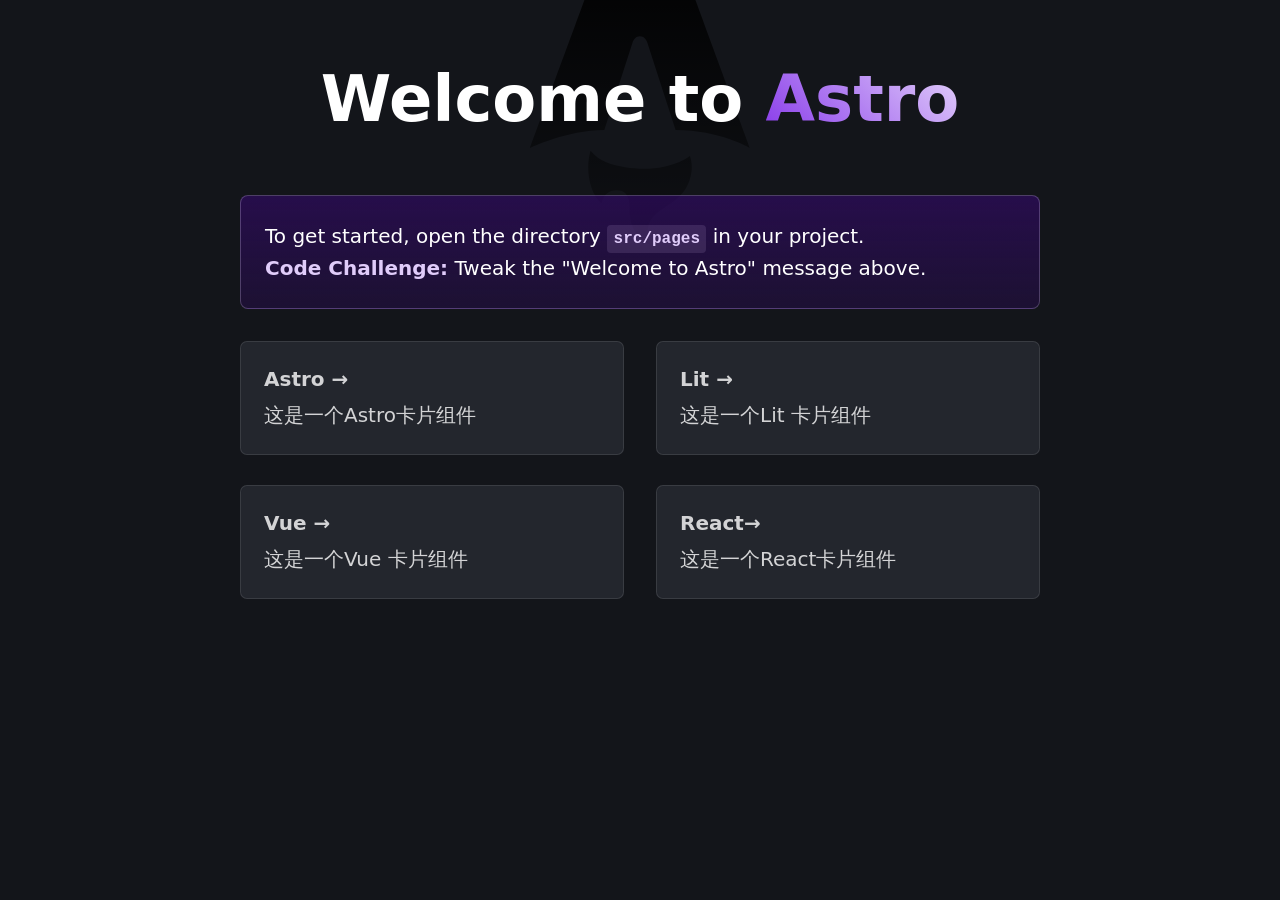
==== index.html @ 99c7bd6e "Create index.html 主页面" ====
<!DOCTYPE html><html lang="en"> <head><meta charset="UTF-8"><meta name="description" content="Astro description"><meta name="viewport" content="width=device-width"><link rel="icon" type="image/svg+xml" href="/favicon.svg"><meta name="generator" content="Astro v4.16.8"><title>Welcome to Astro.</title><style>:root{--accent: 136, 58, 234;--accent-light: 224, 204, 250;--accent-dark: 49, 10, 101;--accent-gradient: linear-gradient( 45deg, rgb(var(--accent)), rgb(var(--accent-light)) 30%, white 60% )}html{font-family:system-ui,sans-serif;background:#13151a}code{font-family:Menlo,Monaco,Lucida Console,Liberation Mono,DejaVu Sans Mono,Bitstream Vera Sans Mono,Courier New,monospace}.link-card{height:100%;list-style:none;display:flex;padding:1px;background-color:#23262d;background-image:none;background-size:400%;border-radius:7px;background-position:100%;transition:background-position .6s cubic-bezier(.22,1,.36,1);box-shadow:inset 0 0 0 1px #ffffff1a}.link-card>a{width:100%;text-decoration:none;line-height:1.4;padding:calc(1.5rem - 1px);border-radius:8px;color:#fff;background-color:#23262d;opacity:.8}h2{margin:0;font-size:1.25rem;transition:color .6s cubic-bezier(.22,1,.36,1)}p{margin-top:.5rem;margin-bottom:0}.link-card:is(:hover,:focus-within){background-position:0;background-image:var(--accent-gradient)}.link-card:is(:hover,:focus-within) h2{color:rgb(var(--accent-light))}.link-card[data-v-045e2a9b]{height:100%;list-style:none;display:flex;padding:1px;background-color:#23262d;background-image:none;background-size:400%;border-radius:7px;background-position:100%;transition:background-position .6s cubic-bezier(.22,1,.36,1);box-shadow:inset 0 0 0 1px #ffffff1a}.link-card>a[data-v-045e2a9b]{width:100%;text-decoration:none;line-height:1.4;padding:calc(1.5rem - 1px);border-radius:8px;color:#fff;background-color:#23262d;opacity:.8}h2[data-v-045e2a9b]{margin:0;font-size:1.25rem;transition:color .6s cubic-bezier(.22,1,.36,1)}p[data-v-045e2a9b]{margin-top:.5rem;margin-bottom:0}.link-card[data-v-045e2a9b]:is(:hover,:focus-within){background-position:0;background-image:var(--accent-gradient)}.link-card:is(:hover,:focus-within) h2[data-v-045e2a9b]{color:rgb(var(--accent-light))}main[data-astro-cid-j7pv25f6]{margin:auto;padding:1rem;width:800px;max-width:calc(100% - 2rem);color:#fff;font-size:20px;line-height:1.6}.astro-a[data-astro-cid-j7pv25f6]{position:absolute;top:-32px;left:50%;transform:translate(-50%);width:220px;height:auto;z-index:-1}h1[data-astro-cid-j7pv25f6]{font-size:4rem;font-weight:700;line-height:1;text-align:center;margin-bottom:1em}.text-gradient[data-astro-cid-j7pv25f6]{background-image:var(--accent-gradient);-webkit-background-clip:text;-webkit-text-fill-color:transparent;background-size:400%;background-position:0%}.instructions[data-astro-cid-j7pv25f6]{margin-bottom:2rem;border:1px solid rgba(var(--accent-light),25%);background:linear-gradient(rgba(var(--accent-dark),66%),rgba(var(--accent-dark),33%));padding:1.5rem;border-radius:8px}.instructions[data-astro-cid-j7pv25f6] code[data-astro-cid-j7pv25f6]{font-size:.8em;font-weight:700;background:rgba(var(--accent-light),12%);color:rgb(var(--accent-light));border-radius:4px;padding:.3em .4em}.instructions[data-astro-cid-j7pv25f6] strong[data-astro-cid-j7pv25f6]{color:rgb(var(--accent-light))}.link-card-grid[data-astro-cid-j7pv25f6]{display:grid;grid-template-columns:repeat(auto-fit,minmax(24ch,1fr));gap:2rem;padding:0}
</style><script>/** @license Copyright 2020 Google LLC (BSD-3-Clause) */
/** Bundled JS generated from "@astrojs/lit/client-shim.js" */
var N = Object.defineProperty;
var i = (t, n) => () => (t && (n = t((t = 0))), n);
var b = (t, n) => {
	for (var a in n) N(t, a, { get: n[a], enumerable: !0 });
};
function s() {
	if (d === void 0) {
		let t = document.createElement('div');
		(t.innerHTML = '<div><template shadowrootmode="open"></template></div>'),
			(d = !!t.firstElementChild.shadowRoot);
	}
	return d;
}
var d,
	m = i(() => {});
var p,
	c,
	f,
	u = i(() => {
		(p = (t) => t.parentElement === null),
			(c = (t) => t.tagName === 'TEMPLATE'),
			(f = (t) => t.nodeType === Node.ELEMENT_NODE);
	});
var h,
	E = i(() => {
		m();
		u();
		h = (t) => {
			var n;
			if (s()) return;
			let a = [],
				e = t.firstElementChild;
			for (; e !== t && e !== null; )
				if (c(e)) a.push(e), (e = e.content);
				else if (e.firstElementChild !== null) e = e.firstElementChild;
				else if (f(e) && e.nextElementSibling !== null) e = e.nextElementSibling;
				else {
					let o;
					for (; e !== t && e !== null; )
						if (p(e)) {
							o = a.pop();
							let r = o.parentElement,
								l = o.getAttribute('shadowroot');
							if (((e = o), l === 'open' || l === 'closed')) {
								let y = o.hasAttribute('shadowrootdelegatesfocus');
								try {
									r.attachShadow({ mode: l, delegatesFocus: y }).append(o.content);
								} catch {}
							} else o = void 0;
						} else {
							let r = e.nextElementSibling;
							if (r != null) {
								(e = r), o !== void 0 && o.parentElement.removeChild(o);
								break;
							}
							let l =
								(n = e.parentElement) === null || n === void 0 ? void 0 : n.nextElementSibling;
							if (l != null) {
								(e = l), o !== void 0 && o.parentElement.removeChild(o);
								break;
							}
							(e = e.parentElement), o !== void 0 && (o.parentElement.removeChild(o), (o = void 0));
						}
				}
		};
	});
var w = i(() => {
	E();
});
var v = {};
b(v, { hasNativeDeclarativeShadowRoots: () => s, hydrateShadowRoots: () => h });
var S = i(() => {
	m();
	w();
});
async function g() {
	let { hydrateShadowRoots: t } = await Promise.resolve().then(() => (S(), v));
	window.addEventListener('DOMContentLoaded', () => t(document.body), { once: true });
}
var x = Document.parseHTMLUnsafe(
	'<p><template shadowrootmode="open"></template></p>'
).querySelector('p');
(!x || !x.shadowRoot) && g();
</script></head> <body>  <main data-astro-cid-j7pv25f6> <svg class="astro-a" width="495" height="623" viewBox="0 0 495 623" fill="none" xmlns="http://www.w3.org/2000/svg" aria-hidden="true" data-astro-cid-j7pv25f6> <path fill-rule="evenodd" clip-rule="evenodd" d="M167.19 364.254C83.4786 364.254 0 404.819 0 404.819C0 404.819 141.781 19.4876 142.087 18.7291C146.434 7.33701 153.027 0 162.289 0H332.441C341.703 0 348.574 7.33701 352.643 18.7291C352.92 19.5022 494.716 404.819 494.716 404.819C494.716 404.819 426.67 364.254 327.525 364.254L264.41 169.408C262.047 159.985 255.147 153.581 247.358 153.581C239.569 153.581 232.669 159.985 230.306 169.408L167.19 364.254ZM160.869 530.172C160.877 530.18 160.885 530.187 160.894 530.195L160.867 530.181C160.868 530.178 160.868 530.175 160.869 530.172ZM136.218 411.348C124.476 450.467 132.698 504.458 160.869 530.172C160.997 529.696 161.125 529.242 161.248 528.804C161.502 527.907 161.737 527.073 161.917 526.233C165.446 509.895 178.754 499.52 195.577 500.01C211.969 500.487 220.67 508.765 223.202 527.254C224.141 534.12 224.23 541.131 224.319 548.105C224.328 548.834 224.337 549.563 224.347 550.291C224.563 566.098 228.657 580.707 237.264 593.914C245.413 606.426 256.108 615.943 270.749 622.478C270.593 621.952 270.463 621.508 270.35 621.126C270.045 620.086 269.872 619.499 269.685 618.911C258.909 585.935 266.668 563.266 295.344 543.933C298.254 541.971 301.187 540.041 304.12 538.112C310.591 533.854 317.059 529.599 323.279 525.007C345.88 508.329 360.09 486.327 363.431 457.844C364.805 446.148 363.781 434.657 359.848 423.275C358.176 424.287 356.587 425.295 355.042 426.275C351.744 428.366 348.647 430.33 345.382 431.934C303.466 452.507 259.152 455.053 214.03 448.245C184.802 443.834 156.584 436.019 136.218 411.348Z" fill="url(#paint0_linear_1805_24383)" data-astro-cid-j7pv25f6></path> <defs data-astro-cid-j7pv25f6> <linearGradient id="paint0_linear_1805_24383" x1="247.358" y1="0" x2="247.358" y2="622.479" gradientUnits="userSpaceOnUse" data-astro-cid-j7pv25f6> <stop stop-opacity="0.9" data-astro-cid-j7pv25f6></stop> <stop offset="1" stop-opacity="0.2" data-astro-cid-j7pv25f6></stop> </linearGradient> </defs> </svg> <h1 data-astro-cid-j7pv25f6>Welcome to <span class="text-gradient" data-astro-cid-j7pv25f6>Astro</span></h1> <p class="instructions" data-astro-cid-j7pv25f6>
To get started, open the directory <code data-astro-cid-j7pv25f6>src/pages</code> in your project.<br data-astro-cid-j7pv25f6> <strong data-astro-cid-j7pv25f6>Code Challenge:</strong> Tweak the "Welcome to Astro" message above.
</p> <ul role="list" class="link-card-grid" data-astro-cid-j7pv25f6> <li class="link-card"> <a href="https://docs.astro.build/"> <h2> Astro <span>&rarr;</span> </h2> <p> 这是一个Astro卡片组件 </p> </a> </li> <!-- 不能将类型“{ href: string; title: string; body: string; }”分配给类型“IntrinsicAttributes”。
  类型“IntrinsicAttributes”上不存在属性“href”。ts(2322) --> <lit-card defer-hydration data-astro-cid-j7pv25f6="true"><template shadowroot="open" shadowrootmode="open"><style>.link-card{height:100%;list-style:none;display:flex;padding:1px;background-color:#23262d;background-image:none;background-size:400%;border-radius:7px;background-position:100%;transition:background-position .6s cubic-bezier(.22,1,.36,1);box-shadow:inset 0 0 0 1px #ffffff1a}.link-card>a{width:100%;text-decoration:none;line-height:1.4;padding:calc(1.5rem - 1px);border-radius:8px;color:#fff;background-color:#23262d;opacity:.8}h2{margin:0;font-size:1.25rem;transition:color .6s cubic-bezier(.22,1,.36,1)}p{margin-top:.5rem;margin-bottom:0}.link-card:is(:hover,:focus-within){background-position:0;background-image:var(--accent-gradient)}.link-card:is(:hover,:focus-within) h2{color:rgb(var(--accent-light))}</style><!--lit-part H5HAldAsXyQ=-->
      <li class="link-card">
        <!--lit-node 1--><a href="https://lit.dev/">
          <h2>
            <!--lit-part-->Lit<!--/lit-part-->
            <span>&rarr;</span>
          </h2>
          <p><!--lit-part-->这是一个Lit  卡片组件<!--/lit-part--></p>
        </a>
      </li>
    <!--/lit-part--></template></lit-card> <li class="link-card" data-astro-cid-j7pv25f6="true" data-v-045e2a9b><a href="https://cn.vuejs.org/https://cn.vuejs.org/" data-v-045e2a9b><h2 data-v-045e2a9b>Vue <span data-v-045e2a9b>→</span></h2><p data-v-045e2a9b>这是一个Vue  卡片组件</p></a></li> <li class="link-card"><a href="https://zh-hans.react.dev/learn"><h2>React<span>→</span></h2><p>这是一个React卡片组件</p></a></li> </ul> </main>  </body></html>
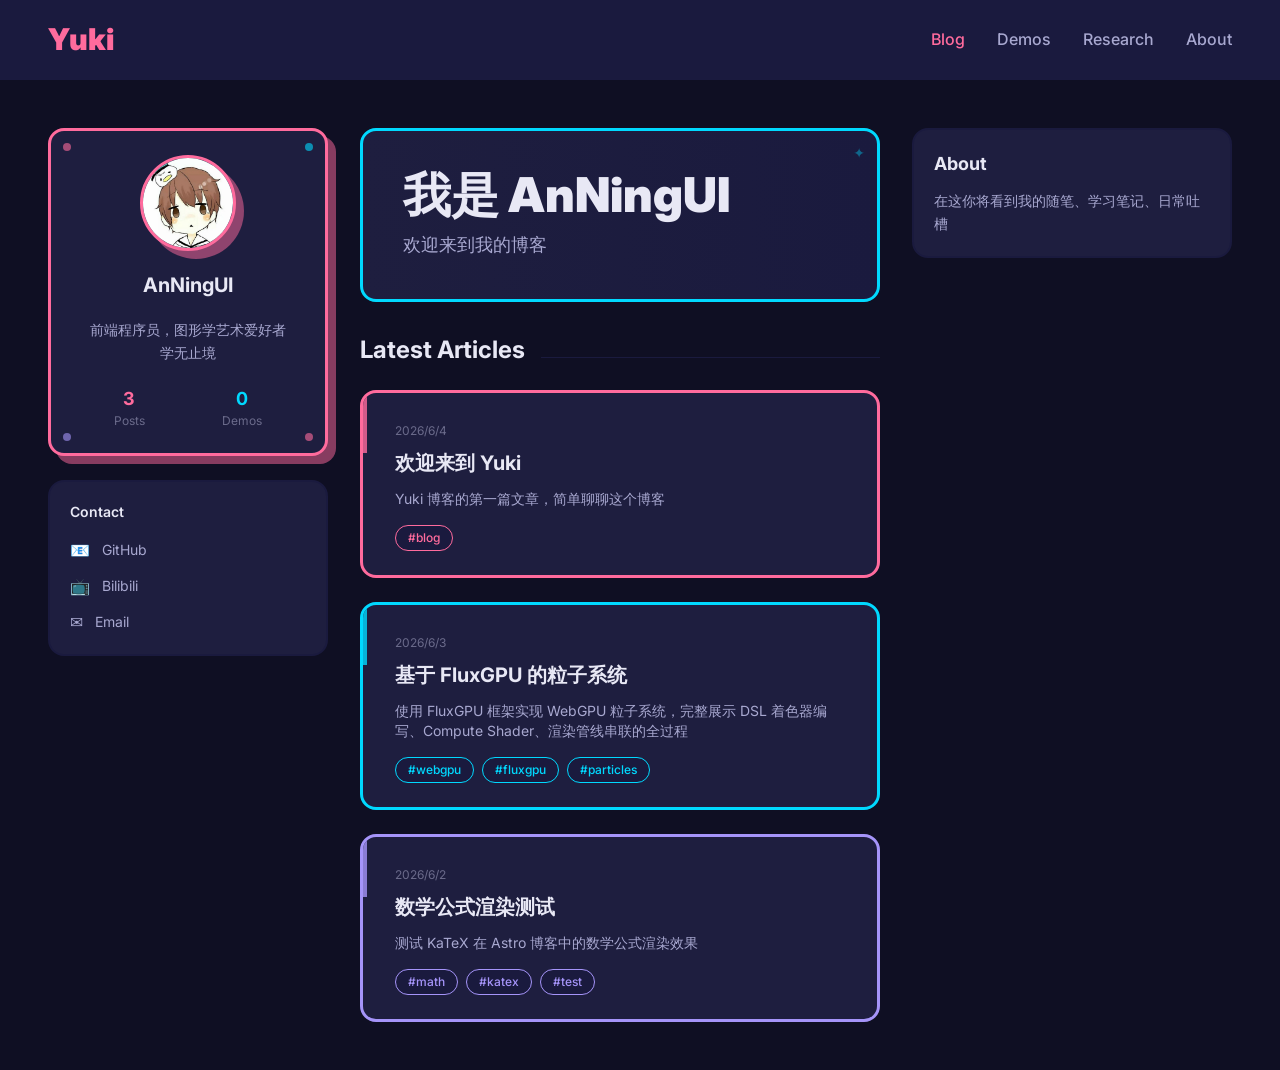
==== commit fa0c49d9: "更新博客" ====
--- a/index.html
+++ b/index.html
@@ -1,100 +1,20 @@
-<!DOCTYPE html><html lang="en"> <head><meta charset="UTF-8"><meta name="description" content="Astro description"><meta name="viewport" content="width=device-width"><link rel="icon" type="image/svg+xml" href="/favicon.svg"><meta name="generator" content="Astro v4.16.8"><title>Welcome to Astro.</title><style>:root{--accent: 136, 58, 234;--accent-light: 224, 204, 250;--accent-dark: 49, 10, 101;--accent-gradient: linear-gradient( 45deg, rgb(var(--accent)), rgb(var(--accent-light)) 30%, white 60% )}html{font-family:system-ui,sans-serif;background:#13151a}code{font-family:Menlo,Monaco,Lucida Console,Liberation Mono,DejaVu Sans Mono,Bitstream Vera Sans Mono,Courier New,monospace}.link-card{height:100%;list-style:none;display:flex;padding:1px;background-color:#23262d;background-image:none;background-size:400%;border-radius:7px;background-position:100%;transition:background-position .6s cubic-bezier(.22,1,.36,1);box-shadow:inset 0 0 0 1px #ffffff1a}.link-card>a{width:100%;text-decoration:none;line-height:1.4;padding:calc(1.5rem - 1px);border-radius:8px;color:#fff;background-color:#23262d;opacity:.8}h2{margin:0;font-size:1.25rem;transition:color .6s cubic-bezier(.22,1,.36,1)}p{margin-top:.5rem;margin-bottom:0}.link-card:is(:hover,:focus-within){background-position:0;background-image:var(--accent-gradient)}.link-card:is(:hover,:focus-within) h2{color:rgb(var(--accent-light))}.link-card[data-v-045e2a9b]{height:100%;list-style:none;display:flex;padding:1px;background-color:#23262d;background-image:none;background-size:400%;border-radius:7px;background-position:100%;transition:background-position .6s cubic-bezier(.22,1,.36,1);box-shadow:inset 0 0 0 1px #ffffff1a}.link-card>a[data-v-045e2a9b]{width:100%;text-decoration:none;line-height:1.4;padding:calc(1.5rem - 1px);border-radius:8px;color:#fff;background-color:#23262d;opacity:.8}h2[data-v-045e2a9b]{margin:0;font-size:1.25rem;transition:color .6s cubic-bezier(.22,1,.36,1)}p[data-v-045e2a9b]{margin-top:.5rem;margin-bottom:0}.link-card[data-v-045e2a9b]:is(:hover,:focus-within){background-position:0;background-image:var(--accent-gradient)}.link-card:is(:hover,:focus-within) h2[data-v-045e2a9b]{color:rgb(var(--accent-light))}main[data-astro-cid-j7pv25f6]{margin:auto;padding:1rem;width:800px;max-width:calc(100% - 2rem);color:#fff;font-size:20px;line-height:1.6}.astro-a[data-astro-cid-j7pv25f6]{position:absolute;top:-32px;left:50%;transform:translate(-50%);width:220px;height:auto;z-index:-1}h1[data-astro-cid-j7pv25f6]{font-size:4rem;font-weight:700;line-height:1;text-align:center;margin-bottom:1em}.text-gradient[data-astro-cid-j7pv25f6]{background-image:var(--accent-gradient);-webkit-background-clip:text;-webkit-text-fill-color:transparent;background-size:400%;background-position:0%}.instructions[data-astro-cid-j7pv25f6]{margin-bottom:2rem;border:1px solid rgba(var(--accent-light),25%);background:linear-gradient(rgba(var(--accent-dark),66%),rgba(var(--accent-dark),33%));padding:1.5rem;border-radius:8px}.instructions[data-astro-cid-j7pv25f6] code[data-astro-cid-j7pv25f6]{font-size:.8em;font-weight:700;background:rgba(var(--accent-light),12%);color:rgb(var(--accent-light));border-radius:4px;padding:.3em .4em}.instructions[data-astro-cid-j7pv25f6] strong[data-astro-cid-j7pv25f6]{color:rgb(var(--accent-light))}.link-card-grid[data-astro-cid-j7pv25f6]{display:grid;grid-template-columns:repeat(auto-fit,minmax(24ch,1fr));gap:2rem;padding:0}
-</style><script>/** @license Copyright 2020 Google LLC (BSD-3-Clause) */
-/** Bundled JS generated from "@astrojs/lit/client-shim.js" */
-var N = Object.defineProperty;
-var i = (t, n) => () => (t && (n = t((t = 0))), n);
-var b = (t, n) => {
-	for (var a in n) N(t, a, { get: n[a], enumerable: !0 });
-};
-function s() {
-	if (d === void 0) {
-		let t = document.createElement('div');
-		(t.innerHTML = '<div><template shadowrootmode="open"></template></div>'),
-			(d = !!t.firstElementChild.shadowRoot);
-	}
-	return d;
-}
-var d,
-	m = i(() => {});
-var p,
-	c,
-	f,
-	u = i(() => {
-		(p = (t) => t.parentElement === null),
-			(c = (t) => t.tagName === 'TEMPLATE'),
-			(f = (t) => t.nodeType === Node.ELEMENT_NODE);
-	});
-var h,
-	E = i(() => {
-		m();
-		u();
-		h = (t) => {
-			var n;
-			if (s()) return;
-			let a = [],
-				e = t.firstElementChild;
-			for (; e !== t && e !== null; )
-				if (c(e)) a.push(e), (e = e.content);
-				else if (e.firstElementChild !== null) e = e.firstElementChild;
-				else if (f(e) && e.nextElementSibling !== null) e = e.nextElementSibling;
-				else {
-					let o;
-					for (; e !== t && e !== null; )
-						if (p(e)) {
-							o = a.pop();
-							let r = o.parentElement,
-								l = o.getAttribute('shadowroot');
-							if (((e = o), l === 'open' || l === 'closed')) {
-								let y = o.hasAttribute('shadowrootdelegatesfocus');
-								try {
-									r.attachShadow({ mode: l, delegatesFocus: y }).append(o.content);
-								} catch {}
-							} else o = void 0;
-						} else {
-							let r = e.nextElementSibling;
-							if (r != null) {
-								(e = r), o !== void 0 && o.parentElement.removeChild(o);
-								break;
-							}
-							let l =
-								(n = e.parentElement) === null || n === void 0 ? void 0 : n.nextElementSibling;
-							if (l != null) {
-								(e = l), o !== void 0 && o.parentElement.removeChild(o);
-								break;
-							}
-							(e = e.parentElement), o !== void 0 && (o.parentElement.removeChild(o), (o = void 0));
-						}
-				}
-		};
-	});
-var w = i(() => {
-	E();
-});
-var v = {};
-b(v, { hasNativeDeclarativeShadowRoots: () => s, hydrateShadowRoots: () => h });
-var S = i(() => {
-	m();
-	w();
-});
-async function g() {
-	let { hydrateShadowRoots: t } = await Promise.resolve().then(() => (S(), v));
-	window.addEventListener('DOMContentLoaded', () => t(document.body), { once: true });
-}
-var x = Document.parseHTMLUnsafe(
-	'<p><template shadowrootmode="open"></template></p>'
-).querySelector('p');
-(!x || !x.shadowRoot) && g();
-</script></head> <body>  <main data-astro-cid-j7pv25f6> <svg class="astro-a" width="495" height="623" viewBox="0 0 495 623" fill="none" xmlns="http://www.w3.org/2000/svg" aria-hidden="true" data-astro-cid-j7pv25f6> <path fill-rule="evenodd" clip-rule="evenodd" d="M167.19 364.254C83.4786 364.254 0 404.819 0 404.819C0 404.819 141.781 19.4876 142.087 18.7291C146.434 7.33701 153.027 0 162.289 0H332.441C341.703 0 348.574 7.33701 352.643 18.7291C352.92 19.5022 494.716 404.819 494.716 404.819C494.716 404.819 426.67 364.254 327.525 364.254L264.41 169.408C262.047 159.985 255.147 153.581 247.358 153.581C239.569 153.581 232.669 159.985 230.306 169.408L167.19 364.254ZM160.869 530.172C160.877 530.18 160.885 530.187 160.894 530.195L160.867 530.181C160.868 530.178 160.868 530.175 160.869 530.172ZM136.218 411.348C124.476 450.467 132.698 504.458 160.869 530.172C160.997 529.696 161.125 529.242 161.248 528.804C161.502 527.907 161.737 527.073 161.917 526.233C165.446 509.895 178.754 499.52 195.577 500.01C211.969 500.487 220.67 508.765 223.202 527.254C224.141 534.12 224.23 541.131 224.319 548.105C224.328 548.834 224.337 549.563 224.347 550.291C224.563 566.098 228.657 580.707 237.264 593.914C245.413 606.426 256.108 615.943 270.749 622.478C270.593 621.952 270.463 621.508 270.35 621.126C270.045 620.086 269.872 619.499 269.685 618.911C258.909 585.935 266.668 563.266 295.344 543.933C298.254 541.971 301.187 540.041 304.12 538.112C310.591 533.854 317.059 529.599 323.279 525.007C345.88 508.329 360.09 486.327 363.431 457.844C364.805 446.148 363.781 434.657 359.848 423.275C358.176 424.287 356.587 425.295 355.042 426.275C351.744 428.366 348.647 430.33 345.382 431.934C303.466 452.507 259.152 455.053 214.03 448.245C184.802 443.834 156.584 436.019 136.218 411.348Z" fill="url(#paint0_linear_1805_24383)" data-astro-cid-j7pv25f6></path> <defs data-astro-cid-j7pv25f6> <linearGradient id="paint0_linear_1805_24383" x1="247.358" y1="0" x2="247.358" y2="622.479" gradientUnits="userSpaceOnUse" data-astro-cid-j7pv25f6> <stop stop-opacity="0.9" data-astro-cid-j7pv25f6></stop> <stop offset="1" stop-opacity="0.2" data-astro-cid-j7pv25f6></stop> </linearGradient> </defs> </svg> <h1 data-astro-cid-j7pv25f6>Welcome to <span class="text-gradient" data-astro-cid-j7pv25f6>Astro</span></h1> <p class="instructions" data-astro-cid-j7pv25f6>
-To get started, open the directory <code data-astro-cid-j7pv25f6>src/pages</code> in your project.<br data-astro-cid-j7pv25f6> <strong data-astro-cid-j7pv25f6>Code Challenge:</strong> Tweak the "Welcome to Astro" message above.
-</p> <ul role="list" class="link-card-grid" data-astro-cid-j7pv25f6> <li class="link-card"> <a href="https://docs.astro.build/"> <h2> Astro <span>&rarr;</span> </h2> <p> 这是一个Astro卡片组件 </p> </a> </li> <!-- 不能将类型“{ href: string; title: string; body: string; }”分配给类型“IntrinsicAttributes”。
-  类型“IntrinsicAttributes”上不存在属性“href”。ts(2322) --> <lit-card defer-hydration data-astro-cid-j7pv25f6="true"><template shadowroot="open" shadowrootmode="open"><style>.link-card{height:100%;list-style:none;display:flex;padding:1px;background-color:#23262d;background-image:none;background-size:400%;border-radius:7px;background-position:100%;transition:background-position .6s cubic-bezier(.22,1,.36,1);box-shadow:inset 0 0 0 1px #ffffff1a}.link-card>a{width:100%;text-decoration:none;line-height:1.4;padding:calc(1.5rem - 1px);border-radius:8px;color:#fff;background-color:#23262d;opacity:.8}h2{margin:0;font-size:1.25rem;transition:color .6s cubic-bezier(.22,1,.36,1)}p{margin-top:.5rem;margin-bottom:0}.link-card:is(:hover,:focus-within){background-position:0;background-image:var(--accent-gradient)}.link-card:is(:hover,:focus-within) h2{color:rgb(var(--accent-light))}</style><!--lit-part H5HAldAsXyQ=-->
-      <li class="link-card">
-        <!--lit-node 1--><a href="https://lit.dev/">
-          <h2>
-            <!--lit-part-->Lit<!--/lit-part-->
-            <span>&rarr;</span>
-          </h2>
-          <p><!--lit-part-->这是一个Lit  卡片组件<!--/lit-part--></p>
-        </a>
-      </li>
-    <!--/lit-part--></template></lit-card> <li class="link-card" data-astro-cid-j7pv25f6="true" data-v-045e2a9b><a href="https://cn.vuejs.org/https://cn.vuejs.org/" data-v-045e2a9b><h2 data-v-045e2a9b>Vue <span data-v-045e2a9b>→</span></h2><p data-v-045e2a9b>这是一个Vue  卡片组件</p></a></li> <li class="link-card"><a href="https://zh-hans.react.dev/learn"><h2>React<span>→</span></h2><p>这是一个React卡片组件</p></a></li> </ul> </main>  </body></html> 
+<!DOCTYPE html><html lang="zh-CN"> <head><meta charset="UTF-8"><meta name="description" content="Yuki - WebGPU Graphics Programming"><meta name="viewport" content="width=device-width"><link rel="icon" type="image/svg+xml" href="/favicon.svg"><meta name="generator" content="Astro v5.18.2"><title>Yuki</title><!-- Inter Font --><link rel="preconnect" href="https://fonts.googleapis.com"><link rel="preconnect" href="https://fonts.gstatic.com" crossorigin><link href="https://fonts.googleapis.com/css2?family=Inter:wght@400;500;600;700;900&display=swap" rel="stylesheet"><link rel="stylesheet" href="/_astro/about.8AnMRzg2.css">
+<link rel="stylesheet" href="/_astro/_slug_.TMcBkz2U.css"></head> <body class="min-h-screen bg-bg-dark text-text-primary"> <header class="w-full h-16 lg:h-20 bg-bg-elevated border-b-2 border-stroke-dark relative"> <div class="h-full px-4 sm:px-8 lg:px-12 flex items-center gap-4 lg:gap-8"> <!-- Logo --> <a href="/" class="text-xl lg:text-3xl font-black text-primary hover:opacity-80 transition-opacity">
+Yuki
+</a> <!-- Spacer --> <div class="flex-1"></div> <!-- Navigation (hidden on mobile) --> <nav class="hidden md:flex gap-6 lg:gap-8"> <a href="/" class="text-sm lg:text-base font-medium transition-colors text-primary"> Blog </a><a href="/demos" class="text-sm lg:text-base font-medium transition-colors text-text-secondary hover:text-text-primary"> Demos </a><a href="/research" class="text-sm lg:text-base font-medium transition-colors text-text-secondary hover:text-text-primary"> Research </a><a href="/about" class="text-sm lg:text-base font-medium transition-colors text-text-secondary hover:text-text-primary"> About </a> </nav> <!-- Mobile Menu Icon --> <button id="mobile-menu-button" class="md:hidden flex flex-col gap-1 w-8 h-8 items-center justify-center" aria-label="Menu"> <div class="w-5 h-0.5 bg-text-primary rounded-full transition-transform duration-200"></div> <div class="w-5 h-0.5 bg-text-primary rounded-full transition-opacity duration-200"></div> <div class="w-5 h-0.5 bg-text-primary rounded-full transition-transform duration-200"></div> </button> </div> <!-- Mobile Menu Dropdown --> <nav id="mobile-menu" class="md:hidden absolute top-full left-0 w-full bg-bg-elevated border-b-2 border-stroke-dark transform origin-top scale-y-0 opacity-0 transition-all duration-200 ease-out z-50"> <div class="flex flex-col py-4"> <a href="/" class="px-6 py-3 text-base font-medium transition-colors text-primary bg-primary bg-opacity-10"> Blog </a><a href="/demos" class="px-6 py-3 text-base font-medium transition-colors text-text-secondary hover:text-text-primary hover:bg-bg-card"> Demos </a><a href="/research" class="px-6 py-3 text-base font-medium transition-colors text-text-secondary hover:text-text-primary hover:bg-bg-card"> Research </a><a href="/about" class="px-6 py-3 text-base font-medium transition-colors text-text-secondary hover:text-text-primary hover:bg-bg-card"> About </a> </div> </nav> </header> <script type="module">const s=document.getElementById("mobile-menu-button"),e=document.getElementById("mobile-menu");let a=!1;s?.addEventListener("click",()=>{if(a=!a,a){e?.classList.remove("scale-y-0","opacity-0"),e?.classList.add("scale-y-100","opacity-100");const t=s.querySelectorAll("div");t[0]?.classList.add("rotate-45","translate-y-[6px]"),t[1]?.classList.add("opacity-0"),t[2]?.classList.add("-rotate-45","-translate-y-[6px]")}else{e?.classList.remove("scale-y-100","opacity-100"),e?.classList.add("scale-y-0","opacity-0");const t=s.querySelectorAll("div");t[0]?.classList.remove("rotate-45","translate-y-[6px]"),t[1]?.classList.remove("opacity-0"),t[2]?.classList.remove("-rotate-45","-translate-y-[6px]")}});document.addEventListener("click",t=>{a&&!s?.contains(t.target)&&!e?.contains(t.target)&&s?.click()});</script>  <main class="w-full flex flex-col lg:flex-row px-4 sm:px-6 lg:px-12 py-6 lg:py-12 gap-6 lg:gap-8"> <!-- Left Sidebar: Profile (hidden on mobile/tablet) --> <div class="hidden lg:block"> <aside class="w-[280px] flex flex-col gap-6"> <!-- Profile Card --> <div class="relative bg-bg-card rounded-2xl border-[3px] border-primary shadow-celluloid-pink p-6 flex flex-col items-center gap-5"> <!-- 四角装饰点 --> <div class="absolute top-3 left-3 w-2 h-2 rounded-full bg-primary opacity-60"></div> <div class="absolute top-3 right-3 w-2 h-2 rounded-full bg-secondary opacity-60"></div> <div class="absolute bottom-3 left-3 w-2 h-2 rounded-full bg-accent opacity-60"></div> <div class="absolute bottom-3 right-3 w-2 h-2 rounded-full bg-primary opacity-60"></div> <!-- Avatar --> <div class="w-24 h-24 rounded-full border-[3px] border-primary shadow-celluloid-pink overflow-hidden bg-bg-elevated"> <img src="/images/avatar.jpg" alt="Avatar" class="w-full h-full object-cover"> </div> <!-- Name --> <h2 class="text-xl font-bold text-text-primary">AnNingUI</h2> <!-- Bio --> <p class="text-sm text-center text-text-secondary leading-relaxed">
+前端程序员，图形学艺术爱好者<br>
+学无止境
+</p> <!-- Stats --> <div class="w-full flex justify-around text-center"> <div> <div class="text-lg font-bold text-primary">3</div> <div class="text-xs text-text-muted">Posts</div> </div> <div> <div class="text-lg font-bold text-secondary">0</div> <div class="text-xs text-text-muted">Demos</div> </div> </div> </div> <!-- Social Links --> <div class="bg-bg-card rounded-2xl border-2 border-stroke-dark p-5 flex flex-col gap-3"> <h3 class="text-sm font-semibold text-text-primary mb-1">Contact</h3> <a href="https://github.com/AnNingUI" target="_blank" rel="noopener noreferrer" class="flex items-center gap-3 text-sm text-text-secondary hover:text-primary transition-colors"> <span class="text-base">📧</span> <span>GitHub</span> </a> <a href="https://space.bilibili.com/605013808" target="_blank" rel="noopener noreferrer" class="flex items-center gap-3 text-sm text-text-secondary hover:text-secondary transition-colors"> <span class="text-base">📺</span> <span>Bilibili</span> </a> <a href="mailto:an3533581512@gmail.com" class="flex items-center gap-3 text-sm text-text-secondary hover:text-accent transition-colors"> <span class="text-base">✉️</span> <span>Email</span> </a> </div> </aside> </div> <!-- Center Column: Main Content --> <div class="flex-1 flex flex-col gap-5 lg:gap-8 min-w-0"> <!-- Hero Banner --> <section class="relative bg-gradient-to-r from-bg-card to-bg-elevated rounded-2xl border-2 lg:border-[3px] border-secondary p-6 lg:p-10"> <div class="absolute top-3 right-3 text-secondary opacity-40 text-sm hidden sm:block">✦</div> <h1 class="text-3xl sm:text-4xl lg:text-5xl font-black text-text-primary mb-3 leading-tight">
+我是 AnNingUI
+</h1> <p class="text-base lg:text-lg text-text-secondary">
+欢迎来到我的博客
+</p> </section> <!-- Articles --> <section class="flex flex-col gap-4 lg:gap-6"> <div class="flex items-baseline gap-3 lg:gap-4"> <h2 class="text-lg lg:text-2xl font-bold text-text-primary">Latest Articles</h2> <div class="flex-1 h-px bg-stroke-dark"></div> </div> <div class="grid gap-3 lg:gap-6"> <article class="relative bg-bg-card rounded-2xl border-2 lg:border-[3px] overflow-hidden transition-shadow hover:shadow-celluloid-pink border-primary"> <!-- 左侧色块标记 --> <div class="absolute left-0 top-0 w-0.5 lg:w-1 h-[50px] lg:h-[60px] bg-primary opacity-80"></div> <a href="/posts/yuki-intro" class="block p-4 lg:p-6 pl-6 lg:pl-8"> <!-- Date --> <time class="text-xs text-text-muted">2026/6/4</time> <!-- Title --> <h3 class="text-base lg:text-xl font-bold text-text-primary mt-2 mb-2 lg:mb-3 hover:text-primary transition-colors line-clamp-2"> 欢迎来到 Yuki </h3> <!-- Description --> <p class="text-xs lg:text-sm text-text-secondary leading-relaxed mb-3 lg:mb-4 line-clamp-2"> Yuki 博客的第一篇文章，简单聊聊这个博客 </p> <!-- Tags --> <div class="flex flex-wrap gap-1.5 lg:gap-2"> <span class="px-2 lg:px-3 py-0.5 lg:py-1 text-[10px] lg:text-xs font-medium bg-bg-elevated rounded-full border text-primary border-primary">
+#blog </span> </div> </a> </article><article class="relative bg-bg-card rounded-2xl border-2 lg:border-[3px] overflow-hidden transition-shadow hover:shadow-celluloid-pink border-secondary"> <!-- 左侧色块标记 --> <div class="absolute left-0 top-0 w-0.5 lg:w-1 h-[50px] lg:h-[60px] bg-secondary opacity-80"></div> <a href="/posts/fluxgpu-particle-demo" class="block p-4 lg:p-6 pl-6 lg:pl-8"> <!-- Date --> <time class="text-xs text-text-muted">2026/6/3</time> <!-- Title --> <h3 class="text-base lg:text-xl font-bold text-text-primary mt-2 mb-2 lg:mb-3 hover:text-primary transition-colors line-clamp-2"> 基于 FluxGPU 的粒子系统 </h3> <!-- Description --> <p class="text-xs lg:text-sm text-text-secondary leading-relaxed mb-3 lg:mb-4 line-clamp-2"> 使用 FluxGPU 框架实现 WebGPU 粒子系统，完整展示 DSL 着色器编写、Compute Shader、渲染管线串联的全过程 </p> <!-- Tags --> <div class="flex flex-wrap gap-1.5 lg:gap-2"> <span class="px-2 lg:px-3 py-0.5 lg:py-1 text-[10px] lg:text-xs font-medium bg-bg-elevated rounded-full border text-secondary border-secondary">
+#webgpu </span><span class="px-2 lg:px-3 py-0.5 lg:py-1 text-[10px] lg:text-xs font-medium bg-bg-elevated rounded-full border text-secondary border-secondary">
+#fluxgpu </span><span class="px-2 lg:px-3 py-0.5 lg:py-1 text-[10px] lg:text-xs font-medium bg-bg-elevated rounded-full border text-secondary border-secondary">
+#particles </span> </div> </a> </article><article class="relative bg-bg-card rounded-2xl border-2 lg:border-[3px] overflow-hidden transition-shadow hover:shadow-celluloid-pink border-accent"> <!-- 左侧色块标记 --> <div class="absolute left-0 top-0 w-0.5 lg:w-1 h-[50px] lg:h-[60px] bg-accent opacity-80"></div> <a href="/posts/math-test" class="block p-4 lg:p-6 pl-6 lg:pl-8"> <!-- Date --> <time class="text-xs text-text-muted">2026/6/2</time> <!-- Title --> <h3 class="text-base lg:text-xl font-bold text-text-primary mt-2 mb-2 lg:mb-3 hover:text-primary transition-colors line-clamp-2"> 数学公式渲染测试 </h3> <!-- Description --> <p class="text-xs lg:text-sm text-text-secondary leading-relaxed mb-3 lg:mb-4 line-clamp-2"> 测试 KaTeX 在 Astro 博客中的数学公式渲染效果 </p> <!-- Tags --> <div class="flex flex-wrap gap-1.5 lg:gap-2"> <span class="px-2 lg:px-3 py-0.5 lg:py-1 text-[10px] lg:text-xs font-medium bg-bg-elevated rounded-full border text-accent border-accent">
+#math </span><span class="px-2 lg:px-3 py-0.5 lg:py-1 text-[10px] lg:text-xs font-medium bg-bg-elevated rounded-full border text-accent border-accent">
+#katex </span><span class="px-2 lg:px-3 py-0.5 lg:py-1 text-[10px] lg:text-xs font-medium bg-bg-elevated rounded-full border text-accent border-accent">
+#test </span> </div> </a> </article> </div> </section>  </div> <!-- Right Sidebar (hidden on mobile/tablet) --> <aside class="hidden xl:flex w-[320px] flex-col gap-6"> <div class="bg-bg-card rounded-2xl border-2 border-stroke-dark p-5"> <h3 class="text-lg font-bold text-text-primary mb-3">About</h3> <p class="text-sm text-text-secondary leading-relaxed">
+在这你将看到我的随笔、学习笔记、日常吐槽
+</p> </div> </aside> </main>  </body></html>
--- a/_astro/about.8AnMRzg2.css
+++ b/_astro/about.8AnMRzg2.css
@@ -0,0 +1 @@
+*,:before,:after{--tw-border-spacing-x: 0;--tw-border-spacing-y: 0;--tw-translate-x: 0;--tw-translate-y: 0;--tw-rotate: 0;--tw-skew-x: 0;--tw-skew-y: 0;--tw-scale-x: 1;--tw-scale-y: 1;--tw-pan-x: ;--tw-pan-y: ;--tw-pinch-zoom: ;--tw-scroll-snap-strictness: proximity;--tw-gradient-from-position: ;--tw-gradient-via-position: ;--tw-gradient-to-position: ;--tw-ordinal: ;--tw-slashed-zero: ;--tw-numeric-figure: ;--tw-numeric-spacing: ;--tw-numeric-fraction: ;--tw-ring-inset: ;--tw-ring-offset-width: 0px;--tw-ring-offset-color: #fff;--tw-ring-color: rgb(59 130 246 / .5);--tw-ring-offset-shadow: 0 0 #0000;--tw-ring-shadow: 0 0 #0000;--tw-shadow: 0 0 #0000;--tw-shadow-colored: 0 0 #0000;--tw-blur: ;--tw-brightness: ;--tw-contrast: ;--tw-grayscale: ;--tw-hue-rotate: ;--tw-invert: ;--tw-saturate: ;--tw-sepia: ;--tw-drop-shadow: ;--tw-backdrop-blur: ;--tw-backdrop-brightness: ;--tw-backdrop-contrast: ;--tw-backdrop-grayscale: ;--tw-backdrop-hue-rotate: ;--tw-backdrop-invert: ;--tw-backdrop-opacity: ;--tw-backdrop-saturate: ;--tw-backdrop-sepia: ;--tw-contain-size: ;--tw-contain-layout: ;--tw-contain-paint: ;--tw-contain-style: }::backdrop{--tw-border-spacing-x: 0;--tw-border-spacing-y: 0;--tw-translate-x: 0;--tw-translate-y: 0;--tw-rotate: 0;--tw-skew-x: 0;--tw-skew-y: 0;--tw-scale-x: 1;--tw-scale-y: 1;--tw-pan-x: ;--tw-pan-y: ;--tw-pinch-zoom: ;--tw-scroll-snap-strictness: proximity;--tw-gradient-from-position: ;--tw-gradient-via-position: ;--tw-gradient-to-position: ;--tw-ordinal: ;--tw-slashed-zero: ;--tw-numeric-figure: ;--tw-numeric-spacing: ;--tw-numeric-fraction: ;--tw-ring-inset: ;--tw-ring-offset-width: 0px;--tw-ring-offset-color: #fff;--tw-ring-color: rgb(59 130 246 / .5);--tw-ring-offset-shadow: 0 0 #0000;--tw-ring-shadow: 0 0 #0000;--tw-shadow: 0 0 #0000;--tw-shadow-colored: 0 0 #0000;--tw-blur: ;--tw-brightness: ;--tw-contrast: ;--tw-grayscale: ;--tw-hue-rotate: ;--tw-invert: ;--tw-saturate: ;--tw-sepia: ;--tw-drop-shadow: ;--tw-backdrop-blur: ;--tw-backdrop-brightness: ;--tw-backdrop-contrast: ;--tw-backdrop-grayscale: ;--tw-backdrop-hue-rotate: ;--tw-backdrop-invert: ;--tw-backdrop-opacity: ;--tw-backdrop-saturate: ;--tw-backdrop-sepia: ;--tw-contain-size: ;--tw-contain-layout: ;--tw-contain-paint: ;--tw-contain-style: }*,:before,:after{box-sizing:border-box;border-width:0;border-style:solid;border-color:#e5e7eb}:before,:after{--tw-content: ""}html,:host{line-height:1.5;-webkit-text-size-adjust:100%;-moz-tab-size:4;-o-tab-size:4;tab-size:4;font-family:Inter,system-ui,sans-serif;font-feature-settings:normal;font-variation-settings:normal;-webkit-tap-highlight-color:transparent}body{margin:0;line-height:inherit}hr{height:0;color:inherit;border-top-width:1px}abbr:where([title]){-webkit-text-decoration:underline dotted;text-decoration:underline dotted}h1,h2,h3,h4,h5,h6{font-size:inherit;font-weight:inherit}a{color:inherit;text-decoration:inherit}b,strong{font-weight:bolder}code,kbd,samp,pre{font-family:ui-monospace,SFMono-Regular,Menlo,Monaco,Consolas,Liberation Mono,Courier New,monospace;font-feature-settings:normal;font-variation-settings:normal;font-size:1em}small{font-size:80%}sub,sup{font-size:75%;line-height:0;position:relative;vertical-align:baseline}sub{bottom:-.25em}sup{top:-.5em}table{text-indent:0;border-color:inherit;border-collapse:collapse}button,input,optgroup,select,textarea{font-family:inherit;font-feature-settings:inherit;font-variation-settings:inherit;font-size:100%;font-weight:inherit;line-height:inherit;letter-spacing:inherit;color:inherit;margin:0;padding:0}button,select{text-transform:none}button,input:where([type=button]),input:where([type=reset]),input:where([type=submit]){-webkit-appearance:button;background-color:transparent;background-image:none}:-moz-focusring{outline:auto}:-moz-ui-invalid{box-shadow:none}progress{vertical-align:baseline}::-webkit-inner-spin-button,::-webkit-outer-spin-button{height:auto}[type=search]{-webkit-appearance:textfield;outline-offset:-2px}::-webkit-search-decoration{-webkit-appearance:none}::-webkit-file-upload-button{-webkit-appearance:button;font:inherit}summary{display:list-item}blockquote,dl,dd,h1,h2,h3,h4,h5,h6,hr,figure,p,pre{margin:0}fieldset{margin:0;padding:0}legend{padding:0}ol,ul,menu{list-style:none;margin:0;padding:0}dialog{padding:0}textarea{resize:vertical}input::-moz-placeholder,textarea::-moz-placeholder{opacity:1;color:#9ca3af}input::placeholder,textarea::placeholder{opacity:1;color:#9ca3af}button,[role=button]{cursor:pointer}:disabled{cursor:default}img,svg,video,canvas,audio,iframe,embed,object{display:block;vertical-align:middle}img,video{max-width:100%;height:auto}[hidden]:where(:not([hidden=until-found])){display:none}.absolute{position:absolute}.relative{position:relative}.bottom-3{bottom:.75rem}.left-0{left:0}.left-3{left:.75rem}.right-3{right:.75rem}.top-0{top:0}.top-3{top:.75rem}.top-full{top:100%}.z-50{z-index:50}.mx-auto{margin-left:auto;margin-right:auto}.my-4{margin-top:1rem;margin-bottom:1rem}.my-6{margin-top:1.5rem;margin-bottom:1.5rem}.mb-1{margin-bottom:.25rem}.mb-2{margin-bottom:.5rem}.mb-3{margin-bottom:.75rem}.mb-4{margin-bottom:1rem}.mb-6{margin-bottom:1.5rem}.mb-8{margin-bottom:2rem}.mr-2{margin-right:.5rem}.mt-1{margin-top:.25rem}.mt-10{margin-top:2.5rem}.mt-2{margin-top:.5rem}.mt-4{margin-top:1rem}.mt-6{margin-top:1.5rem}.mt-8{margin-top:2rem}.line-clamp-2{overflow:hidden;display:-webkit-box;-webkit-box-orient:vertical;-webkit-line-clamp:2}.block{display:block}.flex{display:flex}.table{display:table}.grid{display:grid}.hidden{display:none}.h-0\.5{height:.125rem}.h-16{height:4rem}.h-2{height:.5rem}.h-24{height:6rem}.h-3{height:.75rem}.h-32{height:8rem}.h-8{height:2rem}.h-\[160px\]{height:160px}.h-\[450px\]{height:450px}.h-\[50px\]{height:50px}.h-full{height:100%}.h-px{height:1px}.min-h-screen{min-height:100vh}.w-0\.5{width:.125rem}.w-2{width:.5rem}.w-24{width:6rem}.w-3{width:.75rem}.w-32{width:8rem}.w-5{width:1.25rem}.w-6{width:1.5rem}.w-8{width:2rem}.w-\[280px\]{width:280px}.w-\[320px\]{width:320px}.w-full{width:100%}.min-w-0{min-width:0px}.max-w-4xl{max-width:56rem}.max-w-\[800px\]{max-width:800px}.max-w-full{max-width:100%}.max-w-none{max-width:none}.flex-1{flex:1 1 0%}.shrink-0{flex-shrink:0}.origin-top{transform-origin:top}.-translate-y-\[6px\]{--tw-translate-y: -6px;transform:translate(var(--tw-translate-x),var(--tw-translate-y)) rotate(var(--tw-rotate)) skew(var(--tw-skew-x)) skewY(var(--tw-skew-y)) scaleX(var(--tw-scale-x)) scaleY(var(--tw-scale-y))}.translate-y-\[6px\]{--tw-translate-y: 6px;transform:translate(var(--tw-translate-x),var(--tw-translate-y)) rotate(var(--tw-rotate)) skew(var(--tw-skew-x)) skewY(var(--tw-skew-y)) scaleX(var(--tw-scale-x)) scaleY(var(--tw-scale-y))}.-rotate-45{--tw-rotate: -45deg;transform:translate(var(--tw-translate-x),var(--tw-translate-y)) rotate(var(--tw-rotate)) skew(var(--tw-skew-x)) skewY(var(--tw-skew-y)) scaleX(var(--tw-scale-x)) scaleY(var(--tw-scale-y))}.rotate-45{--tw-rotate: 45deg;transform:translate(var(--tw-translate-x),var(--tw-translate-y)) rotate(var(--tw-rotate)) skew(var(--tw-skew-x)) skewY(var(--tw-skew-y)) scaleX(var(--tw-scale-x)) scaleY(var(--tw-scale-y))}.scale-y-0{--tw-scale-y: 0;transform:translate(var(--tw-translate-x),var(--tw-translate-y)) rotate(var(--tw-rotate)) skew(var(--tw-skew-x)) skewY(var(--tw-skew-y)) scaleX(var(--tw-scale-x)) scaleY(var(--tw-scale-y))}.scale-y-100{--tw-scale-y: 1;transform:translate(var(--tw-translate-x),var(--tw-translate-y)) rotate(var(--tw-rotate)) skew(var(--tw-skew-x)) skewY(var(--tw-skew-y)) scaleX(var(--tw-scale-x)) scaleY(var(--tw-scale-y))}.transform{transform:translate(var(--tw-translate-x),var(--tw-translate-y)) rotate(var(--tw-rotate)) skew(var(--tw-skew-x)) skewY(var(--tw-skew-y)) scaleX(var(--tw-scale-x)) scaleY(var(--tw-scale-y))}.grid-cols-1{grid-template-columns:repeat(1,minmax(0,1fr))}.grid-cols-2{grid-template-columns:repeat(2,minmax(0,1fr))}.grid-cols-\[160px_1fr\]{grid-template-columns:160px 1fr}.flex-col{flex-direction:column}.flex-wrap{flex-wrap:wrap}.items-center{align-items:center}.items-baseline{align-items:baseline}.justify-center{justify-content:center}.justify-around{justify-content:space-around}.gap-1{gap:.25rem}.gap-1\.5{gap:.375rem}.gap-2{gap:.5rem}.gap-3{gap:.75rem}.gap-4{gap:1rem}.gap-5{gap:1.25rem}.gap-6{gap:1.5rem}.gap-8{gap:2rem}.space-y-0>:not([hidden])~:not([hidden]){--tw-space-y-reverse: 0;margin-top:calc(0px * calc(1 - var(--tw-space-y-reverse)));margin-bottom:calc(0px * var(--tw-space-y-reverse))}.space-y-0\.5>:not([hidden])~:not([hidden]){--tw-space-y-reverse: 0;margin-top:calc(.125rem * calc(1 - var(--tw-space-y-reverse)));margin-bottom:calc(.125rem * var(--tw-space-y-reverse))}.space-y-3>:not([hidden])~:not([hidden]){--tw-space-y-reverse: 0;margin-top:calc(.75rem * calc(1 - var(--tw-space-y-reverse)));margin-bottom:calc(.75rem * var(--tw-space-y-reverse))}.overflow-hidden{overflow:hidden}.overflow-x-auto{overflow-x:auto}.break-all{word-break:break-all}.rounded{border-radius:.25rem}.rounded-2xl{border-radius:1rem}.rounded-full{border-radius:9999px}.rounded-lg{border-radius:.5rem}.rounded-xl{border-radius:.75rem}.rounded-r-xl{border-top-right-radius:.75rem;border-bottom-right-radius:.75rem}.border{border-width:1px}.border-0{border-width:0px}.border-2{border-width:2px}.border-4{border-width:4px}.border-\[3px\]{border-width:3px}.border-b{border-bottom-width:1px}.border-b-2{border-bottom-width:2px}.border-l-4{border-left-width:4px}.border-t{border-top-width:1px}.border-accent{--tw-border-opacity: 1;border-color:rgb(165 148 249 / var(--tw-border-opacity, 1))}.border-accent\/30{border-color:#a594f94d}.border-primary{--tw-border-opacity: 1;border-color:rgb(255 107 157 / var(--tw-border-opacity, 1))}.border-secondary{--tw-border-opacity: 1;border-color:rgb(0 217 255 / var(--tw-border-opacity, 1))}.border-stroke-dark{--tw-border-opacity: 1;border-color:rgb(26 26 62 / var(--tw-border-opacity, 1))}.bg-accent{--tw-bg-opacity: 1;background-color:rgb(165 148 249 / var(--tw-bg-opacity, 1))}.bg-accent\/20{background-color:#a594f933}.bg-bg-card{--tw-bg-opacity: 1;background-color:rgb(30 30 63 / var(--tw-bg-opacity, 1))}.bg-bg-dark{--tw-bg-opacity: 1;background-color:rgb(15 15 35 / var(--tw-bg-opacity, 1))}.bg-bg-dark\/80{background-color:#0f0f23cc}.bg-bg-elevated{--tw-bg-opacity: 1;background-color:rgb(26 26 62 / var(--tw-bg-opacity, 1))}.bg-primary{--tw-bg-opacity: 1;background-color:rgb(255 107 157 / var(--tw-bg-opacity, 1))}.bg-primary\/30{background-color:#ff6b9d4d}.bg-secondary{--tw-bg-opacity: 1;background-color:rgb(0 217 255 / var(--tw-bg-opacity, 1))}.bg-stroke-dark{--tw-bg-opacity: 1;background-color:rgb(26 26 62 / var(--tw-bg-opacity, 1))}.bg-text-primary{--tw-bg-opacity: 1;background-color:rgb(232 232 245 / var(--tw-bg-opacity, 1))}.bg-transparent{background-color:transparent}.bg-opacity-10{--tw-bg-opacity: .1}.bg-gradient-to-r{background-image:linear-gradient(to right,var(--tw-gradient-stops))}.from-bg-card{--tw-gradient-from: #1E1E3F var(--tw-gradient-from-position);--tw-gradient-to: rgb(30 30 63 / 0) var(--tw-gradient-to-position);--tw-gradient-stops: var(--tw-gradient-from), var(--tw-gradient-to)}.to-bg-elevated{--tw-gradient-to: #1A1A3E var(--tw-gradient-to-position)}.object-cover{-o-object-fit:cover;object-fit:cover}.p-0{padding:0}.p-4{padding:1rem}.p-5{padding:1.25rem}.p-6{padding:1.5rem}.px-1\.5{padding-left:.375rem;padding-right:.375rem}.px-2{padding-left:.5rem;padding-right:.5rem}.px-2\.5{padding-left:.625rem;padding-right:.625rem}.px-3{padding-left:.75rem;padding-right:.75rem}.px-4{padding-left:1rem;padding-right:1rem}.px-6{padding-left:1.5rem;padding-right:1.5rem}.py-0\.5{padding-top:.125rem;padding-bottom:.125rem}.py-1{padding-top:.25rem;padding-bottom:.25rem}.py-1\.5{padding-top:.375rem;padding-bottom:.375rem}.py-16{padding-top:4rem;padding-bottom:4rem}.py-2{padding-top:.5rem;padding-bottom:.5rem}.py-2\.5{padding-top:.625rem;padding-bottom:.625rem}.py-20{padding-top:5rem;padding-bottom:5rem}.py-3{padding-top:.75rem;padding-bottom:.75rem}.py-4{padding-top:1rem;padding-bottom:1rem}.py-6{padding-top:1.5rem;padding-bottom:1.5rem}.py-8{padding-top:2rem;padding-bottom:2rem}.pb-2{padding-bottom:.5rem}.pb-5{padding-bottom:1.25rem}.pb-6{padding-bottom:1.5rem}.pl-3{padding-left:.75rem}.pl-4{padding-left:1rem}.pl-6{padding-left:1.5rem}.pl-8{padding-left:2rem}.text-left{text-align:left}.text-center{text-align:center}.font-mono{font-family:ui-monospace,SFMono-Regular,Menlo,Monaco,Consolas,Liberation Mono,Courier New,monospace}.text-2xl{font-size:1.5rem;line-height:2rem}.text-3xl{font-size:1.875rem;line-height:2.25rem}.text-5xl{font-size:3rem;line-height:1}.text-6xl{font-size:3.75rem;line-height:1}.text-\[10px\]{font-size:10px}.text-base{font-size:1rem;line-height:1.5rem}.text-lg{font-size:1.125rem;line-height:1.75rem}.text-sm{font-size:.875rem;line-height:1.25rem}.text-xl{font-size:1.25rem;line-height:1.75rem}.text-xs{font-size:.75rem;line-height:1rem}.font-black{font-weight:900}.font-bold{font-weight:700}.font-medium{font-weight:500}.font-semibold{font-weight:600}.italic{font-style:italic}.leading-relaxed{line-height:1.625}.leading-tight{line-height:1.25}.text-accent{--tw-text-opacity: 1;color:rgb(165 148 249 / var(--tw-text-opacity, 1))}.text-bg-dark{--tw-text-opacity: 1;color:rgb(15 15 35 / var(--tw-text-opacity, 1))}.text-primary{--tw-text-opacity: 1;color:rgb(255 107 157 / var(--tw-text-opacity, 1))}.text-secondary{--tw-text-opacity: 1;color:rgb(0 217 255 / var(--tw-text-opacity, 1))}.text-text-muted{--tw-text-opacity: 1;color:rgb(107 107 139 / var(--tw-text-opacity, 1))}.text-text-primary{--tw-text-opacity: 1;color:rgb(232 232 245 / var(--tw-text-opacity, 1))}.text-text-secondary{--tw-text-opacity: 1;color:rgb(168 168 208 / var(--tw-text-opacity, 1))}.underline{text-decoration-line:underline}.decoration-secondary\/50{text-decoration-color:#00d9ff80}.decoration-2{text-decoration-thickness:2px}.accent-accent{accent-color:#A594F9}.accent-secondary{accent-color:#00D9FF}.opacity-0{opacity:0}.opacity-100{opacity:1}.opacity-40{opacity:.4}.opacity-60{opacity:.6}.opacity-80{opacity:.8}.shadow{--tw-shadow: 0 1px 3px 0 rgb(0 0 0 / .1), 0 1px 2px -1px rgb(0 0 0 / .1);--tw-shadow-colored: 0 1px 3px 0 var(--tw-shadow-color), 0 1px 2px -1px var(--tw-shadow-color);box-shadow:var(--tw-ring-offset-shadow, 0 0 #0000),var(--tw-ring-shadow, 0 0 #0000),var(--tw-shadow)}.shadow-celluloid-cyan{--tw-shadow: 8px 8px 0 0 rgba(0, 217, 255, .5);--tw-shadow-colored: 8px 8px 0 0 var(--tw-shadow-color);box-shadow:var(--tw-ring-offset-shadow, 0 0 #0000),var(--tw-ring-shadow, 0 0 #0000),var(--tw-shadow)}.shadow-celluloid-pink{--tw-shadow: 8px 8px 0 0 rgba(255, 107, 157, .5);--tw-shadow-colored: 8px 8px 0 0 var(--tw-shadow-color);box-shadow:var(--tw-ring-offset-shadow, 0 0 #0000),var(--tw-ring-shadow, 0 0 #0000),var(--tw-shadow)}.shadow-celluloid-pink-lg{--tw-shadow: 12px 12px 0 0 rgba(255, 107, 157, .5);--tw-shadow-colored: 12px 12px 0 0 var(--tw-shadow-color);box-shadow:var(--tw-ring-offset-shadow, 0 0 #0000),var(--tw-ring-shadow, 0 0 #0000),var(--tw-shadow)}.filter{filter:var(--tw-blur) var(--tw-brightness) var(--tw-contrast) var(--tw-grayscale) var(--tw-hue-rotate) var(--tw-invert) var(--tw-saturate) var(--tw-sepia) var(--tw-drop-shadow)}.backdrop-blur{--tw-backdrop-blur: blur(8px);backdrop-filter:var(--tw-backdrop-blur) var(--tw-backdrop-brightness) var(--tw-backdrop-contrast) var(--tw-backdrop-grayscale) var(--tw-backdrop-hue-rotate) var(--tw-backdrop-invert) var(--tw-backdrop-opacity) var(--tw-backdrop-saturate) var(--tw-backdrop-sepia)}.transition-all{transition-property:all;transition-timing-function:cubic-bezier(.4,0,.2,1);transition-duration:.15s}.transition-colors{transition-property:color,background-color,border-color,text-decoration-color,fill,stroke;transition-timing-function:cubic-bezier(.4,0,.2,1);transition-duration:.15s}.transition-opacity{transition-property:opacity;transition-timing-function:cubic-bezier(.4,0,.2,1);transition-duration:.15s}.transition-shadow{transition-property:box-shadow;transition-timing-function:cubic-bezier(.4,0,.2,1);transition-duration:.15s}.transition-transform{transition-property:transform;transition-timing-function:cubic-bezier(.4,0,.2,1);transition-duration:.15s}.duration-200{transition-duration:.2s}.ease-out{transition-timing-function:cubic-bezier(0,0,.2,1)}.hover\:scale-\[1\.02\]:hover{--tw-scale-x: 1.02;--tw-scale-y: 1.02;transform:translate(var(--tw-translate-x),var(--tw-translate-y)) rotate(var(--tw-rotate)) skew(var(--tw-skew-x)) skewY(var(--tw-skew-y)) scaleX(var(--tw-scale-x)) scaleY(var(--tw-scale-y))}.hover\:bg-accent:hover{--tw-bg-opacity: 1;background-color:rgb(165 148 249 / var(--tw-bg-opacity, 1))}.hover\:bg-bg-card:hover{--tw-bg-opacity: 1;background-color:rgb(30 30 63 / var(--tw-bg-opacity, 1))}.hover\:bg-primary:hover{--tw-bg-opacity: 1;background-color:rgb(255 107 157 / var(--tw-bg-opacity, 1))}.hover\:bg-opacity-10:hover{--tw-bg-opacity: .1}.hover\:text-accent:hover{--tw-text-opacity: 1;color:rgb(165 148 249 / var(--tw-text-opacity, 1))}.hover\:text-bg-dark:hover{--tw-text-opacity: 1;color:rgb(15 15 35 / var(--tw-text-opacity, 1))}.hover\:text-primary:hover{--tw-text-opacity: 1;color:rgb(255 107 157 / var(--tw-text-opacity, 1))}.hover\:text-secondary:hover{--tw-text-opacity: 1;color:rgb(0 217 255 / var(--tw-text-opacity, 1))}.hover\:text-text-primary:hover{--tw-text-opacity: 1;color:rgb(232 232 245 / var(--tw-text-opacity, 1))}.hover\:underline:hover{text-decoration-line:underline}.hover\:decoration-secondary:hover{text-decoration-color:#00d9ff}.hover\:opacity-80:hover{opacity:.8}.hover\:opacity-90:hover{opacity:.9}.hover\:shadow-celluloid-pink:hover{--tw-shadow: 8px 8px 0 0 rgba(255, 107, 157, .5);--tw-shadow-colored: 8px 8px 0 0 var(--tw-shadow-color);box-shadow:var(--tw-ring-offset-shadow, 0 0 #0000),var(--tw-ring-shadow, 0 0 #0000),var(--tw-shadow)}@media(min-width:640px){.sm\:block{display:block}.sm\:grid-cols-2{grid-template-columns:repeat(2,minmax(0,1fr))}.sm\:flex-row{flex-direction:row}.sm\:items-center{align-items:center}.sm\:justify-between{justify-content:space-between}.sm\:gap-4{gap:1rem}.sm\:px-6{padding-left:1.5rem;padding-right:1.5rem}.sm\:px-8{padding-left:2rem;padding-right:2rem}.sm\:pl-0{padding-left:0}.sm\:text-4xl{font-size:2.25rem;line-height:2.5rem}.sm\:text-lg{font-size:1.125rem;line-height:1.75rem}}@media(min-width:768px){.md\:flex{display:flex}.md\:hidden{display:none}}@media(min-width:1024px){.lg\:mb-12{margin-bottom:3rem}.lg\:mb-3{margin-bottom:.75rem}.lg\:mb-4{margin-bottom:1rem}.lg\:mb-6{margin-bottom:1.5rem}.lg\:mb-8{margin-bottom:2rem}.lg\:block{display:block}.lg\:h-20{height:5rem}.lg\:h-40{height:10rem}.lg\:h-\[180px\]{height:180px}.lg\:h-\[60px\]{height:60px}.lg\:w-1{width:.25rem}.lg\:w-40{width:10rem}.lg\:w-\[380px\]{width:380px}.lg\:grid-cols-3{grid-template-columns:repeat(3,minmax(0,1fr))}.lg\:flex-row{flex-direction:row}.lg\:gap-12{gap:3rem}.lg\:gap-2{gap:.5rem}.lg\:gap-4{gap:1rem}.lg\:gap-5{gap:1.25rem}.lg\:gap-6{gap:1.5rem}.lg\:gap-8{gap:2rem}.lg\:space-y-4>:not([hidden])~:not([hidden]){--tw-space-y-reverse: 0;margin-top:calc(1rem * calc(1 - var(--tw-space-y-reverse)));margin-bottom:calc(1rem * var(--tw-space-y-reverse))}.lg\:border-\[3px\]{border-width:3px}.lg\:p-10{padding:2.5rem}.lg\:p-6{padding:1.5rem}.lg\:p-8{padding:2rem}.lg\:px-12{padding-left:3rem;padding-right:3rem}.lg\:px-3{padding-left:.75rem;padding-right:.75rem}.lg\:px-4{padding-left:1rem;padding-right:1rem}.lg\:px-5{padding-left:1.25rem;padding-right:1.25rem}.lg\:px-6{padding-left:1.5rem;padding-right:1.5rem}.lg\:px-8{padding-left:2rem;padding-right:2rem}.lg\:py-1{padding-top:.25rem;padding-bottom:.25rem}.lg\:py-1\.5{padding-top:.375rem;padding-bottom:.375rem}.lg\:py-12{padding-top:3rem;padding-bottom:3rem}.lg\:py-16{padding-top:4rem;padding-bottom:4rem}.lg\:py-2{padding-top:.5rem;padding-bottom:.5rem}.lg\:py-2\.5{padding-top:.625rem;padding-bottom:.625rem}.lg\:py-20{padding-top:5rem;padding-bottom:5rem}.lg\:py-3{padding-top:.75rem;padding-bottom:.75rem}.lg\:py-32{padding-top:8rem;padding-bottom:8rem}.lg\:py-4{padding-top:1rem;padding-bottom:1rem}.lg\:pb-8{padding-bottom:2rem}.lg\:pl-8{padding-left:2rem}.lg\:text-2xl{font-size:1.5rem;line-height:2rem}.lg\:text-3xl{font-size:1.875rem;line-height:2.25rem}.lg\:text-5xl{font-size:3rem;line-height:1}.lg\:text-6xl{font-size:3.75rem;line-height:1}.lg\:text-7xl{font-size:4.5rem;line-height:1}.lg\:text-8xl{font-size:6rem;line-height:1}.lg\:text-base{font-size:1rem;line-height:1.5rem}.lg\:text-lg{font-size:1.125rem;line-height:1.75rem}.lg\:text-sm{font-size:.875rem;line-height:1.25rem}.lg\:text-xl{font-size:1.25rem;line-height:1.75rem}.lg\:text-xs{font-size:.75rem;line-height:1rem}}@media(min-width:1280px){.xl\:flex{display:flex}}
--- a/_astro/_slug_.TMcBkz2U.css
+++ b/_astro/_slug_.TMcBkz2U.css
@@ -0,0 +1 @@
+*,:before,:after{--tw-border-spacing-x: 0;--tw-border-spacing-y: 0;--tw-translate-x: 0;--tw-translate-y: 0;--tw-rotate: 0;--tw-skew-x: 0;--tw-skew-y: 0;--tw-scale-x: 1;--tw-scale-y: 1;--tw-pan-x: ;--tw-pan-y: ;--tw-pinch-zoom: ;--tw-scroll-snap-strictness: proximity;--tw-gradient-from-position: ;--tw-gradient-via-position: ;--tw-gradient-to-position: ;--tw-ordinal: ;--tw-slashed-zero: ;--tw-numeric-figure: ;--tw-numeric-spacing: ;--tw-numeric-fraction: ;--tw-ring-inset: ;--tw-ring-offset-width: 0px;--tw-ring-offset-color: #fff;--tw-ring-color: rgb(59 130 246 / .5);--tw-ring-offset-shadow: 0 0 #0000;--tw-ring-shadow: 0 0 #0000;--tw-shadow: 0 0 #0000;--tw-shadow-colored: 0 0 #0000;--tw-blur: ;--tw-brightness: ;--tw-contrast: ;--tw-grayscale: ;--tw-hue-rotate: ;--tw-invert: ;--tw-saturate: ;--tw-sepia: ;--tw-drop-shadow: ;--tw-backdrop-blur: ;--tw-backdrop-brightness: ;--tw-backdrop-contrast: ;--tw-backdrop-grayscale: ;--tw-backdrop-hue-rotate: ;--tw-backdrop-invert: ;--tw-backdrop-opacity: ;--tw-backdrop-saturate: ;--tw-backdrop-sepia: ;--tw-contain-size: ;--tw-contain-layout: ;--tw-contain-paint: ;--tw-contain-style: }::backdrop{--tw-border-spacing-x: 0;--tw-border-spacing-y: 0;--tw-translate-x: 0;--tw-translate-y: 0;--tw-rotate: 0;--tw-skew-x: 0;--tw-skew-y: 0;--tw-scale-x: 1;--tw-scale-y: 1;--tw-pan-x: ;--tw-pan-y: ;--tw-pinch-zoom: ;--tw-scroll-snap-strictness: proximity;--tw-gradient-from-position: ;--tw-gradient-via-position: ;--tw-gradient-to-position: ;--tw-ordinal: ;--tw-slashed-zero: ;--tw-numeric-figure: ;--tw-numeric-spacing: ;--tw-numeric-fraction: ;--tw-ring-inset: ;--tw-ring-offset-width: 0px;--tw-ring-offset-color: #fff;--tw-ring-color: rgb(59 130 246 / .5);--tw-ring-offset-shadow: 0 0 #0000;--tw-ring-shadow: 0 0 #0000;--tw-shadow: 0 0 #0000;--tw-shadow-colored: 0 0 #0000;--tw-blur: ;--tw-brightness: ;--tw-contrast: ;--tw-grayscale: ;--tw-hue-rotate: ;--tw-invert: ;--tw-saturate: ;--tw-sepia: ;--tw-drop-shadow: ;--tw-backdrop-blur: ;--tw-backdrop-brightness: ;--tw-backdrop-contrast: ;--tw-backdrop-grayscale: ;--tw-backdrop-hue-rotate: ;--tw-backdrop-invert: ;--tw-backdrop-opacity: ;--tw-backdrop-saturate: ;--tw-backdrop-sepia: ;--tw-contain-size: ;--tw-contain-layout: ;--tw-contain-paint: ;--tw-contain-style: }*,:before,:after{box-sizing:border-box;border-width:0;border-style:solid;border-color:#e5e7eb}:before,:after{--tw-content: ""}html,:host{line-height:1.5;-webkit-text-size-adjust:100%;-moz-tab-size:4;-o-tab-size:4;tab-size:4;font-family:Inter,system-ui,sans-serif;font-feature-settings:normal;font-variation-settings:normal;-webkit-tap-highlight-color:transparent}body{margin:0;line-height:inherit}hr{height:0;color:inherit;border-top-width:1px}abbr:where([title]){-webkit-text-decoration:underline dotted;text-decoration:underline dotted}h1,h2,h3,h4,h5,h6{font-size:inherit;font-weight:inherit}a{color:inherit;text-decoration:inherit}b,strong{font-weight:bolder}code,kbd,samp,pre{font-family:ui-monospace,SFMono-Regular,Menlo,Monaco,Consolas,Liberation Mono,Courier New,monospace;font-feature-settings:normal;font-variation-settings:normal;font-size:1em}small{font-size:80%}sub,sup{font-size:75%;line-height:0;position:relative;vertical-align:baseline}sub{bottom:-.25em}sup{top:-.5em}table{text-indent:0;border-color:inherit;border-collapse:collapse}button,input,optgroup,select,textarea{font-family:inherit;font-feature-settings:inherit;font-variation-settings:inherit;font-size:100%;font-weight:inherit;line-height:inherit;letter-spacing:inherit;color:inherit;margin:0;padding:0}button,select{text-transform:none}button,input:where([type=button]),input:where([type=reset]),input:where([type=submit]){-webkit-appearance:button;background-color:transparent;background-image:none}:-moz-focusring{outline:auto}:-moz-ui-invalid{box-shadow:none}progress{vertical-align:baseline}::-webkit-inner-spin-button,::-webkit-outer-spin-button{height:auto}[type=search]{-webkit-appearance:textfield;outline-offset:-2px}::-webkit-search-decoration{-webkit-appearance:none}::-webkit-file-upload-button{-webkit-appearance:button;font:inherit}summary{display:list-item}blockquote,dl,dd,h1,h2,h3,h4,h5,h6,hr,figure,p,pre{margin:0}fieldset{margin:0;padding:0}legend{padding:0}ol,ul,menu{list-style:none;margin:0;padding:0}dialog{padding:0}textarea{resize:vertical}input::-moz-placeholder,textarea::-moz-placeholder{opacity:1;color:#9ca3af}input::placeholder,textarea::placeholder{opacity:1;color:#9ca3af}button,[role=button]{cursor:pointer}:disabled{cursor:default}img,svg,video,canvas,audio,iframe,embed,object{display:block;vertical-align:middle}img,video{max-width:100%;height:auto}[hidden]:where(:not([hidden=until-found])){display:none}body{--tw-bg-opacity: 1;background-color:rgb(15 15 35 / var(--tw-bg-opacity, 1));--tw-text-opacity: 1;color:rgb(232 232 245 / var(--tw-text-opacity, 1));-webkit-font-smoothing:antialiased;-moz-osx-font-smoothing:grayscale}*{box-sizing:border-box}.absolute{position:absolute}.relative{position:relative}.bottom-3{bottom:.75rem}.left-0{left:0}.left-3{left:.75rem}.right-3{right:.75rem}.top-0{top:0}.top-3{top:.75rem}.top-full{top:100%}.z-50{z-index:50}.mx-auto{margin-left:auto;margin-right:auto}.my-4{margin-top:1rem;margin-bottom:1rem}.my-6{margin-top:1.5rem;margin-bottom:1.5rem}.mb-1{margin-bottom:.25rem}.mb-2{margin-bottom:.5rem}.mb-3{margin-bottom:.75rem}.mb-4{margin-bottom:1rem}.mb-6{margin-bottom:1.5rem}.mb-8{margin-bottom:2rem}.mr-2{margin-right:.5rem}.mt-1{margin-top:.25rem}.mt-10{margin-top:2.5rem}.mt-2{margin-top:.5rem}.mt-4{margin-top:1rem}.mt-6{margin-top:1.5rem}.mt-8{margin-top:2rem}.line-clamp-2{overflow:hidden;display:-webkit-box;-webkit-box-orient:vertical;-webkit-line-clamp:2}.block{display:block}.flex{display:flex}.table{display:table}.grid{display:grid}.hidden{display:none}.h-0\.5{height:.125rem}.h-16{height:4rem}.h-2{height:.5rem}.h-24{height:6rem}.h-3{height:.75rem}.h-32{height:8rem}.h-8{height:2rem}.h-\[160px\]{height:160px}.h-\[450px\]{height:450px}.h-\[50px\]{height:50px}.h-full{height:100%}.h-px{height:1px}.min-h-screen{min-height:100vh}.w-0\.5{width:.125rem}.w-2{width:.5rem}.w-24{width:6rem}.w-3{width:.75rem}.w-32{width:8rem}.w-5{width:1.25rem}.w-6{width:1.5rem}.w-8{width:2rem}.w-\[280px\]{width:280px}.w-\[320px\]{width:320px}.w-full{width:100%}.min-w-0{min-width:0px}.max-w-4xl{max-width:56rem}.max-w-\[800px\]{max-width:800px}.max-w-full{max-width:100%}.max-w-none{max-width:none}.flex-1{flex:1 1 0%}.shrink-0{flex-shrink:0}.origin-top{transform-origin:top}.-translate-y-\[6px\]{--tw-translate-y: -6px;transform:translate(var(--tw-translate-x),var(--tw-translate-y)) rotate(var(--tw-rotate)) skew(var(--tw-skew-x)) skewY(var(--tw-skew-y)) scaleX(var(--tw-scale-x)) scaleY(var(--tw-scale-y))}.translate-y-\[6px\]{--tw-translate-y: 6px;transform:translate(var(--tw-translate-x),var(--tw-translate-y)) rotate(var(--tw-rotate)) skew(var(--tw-skew-x)) skewY(var(--tw-skew-y)) scaleX(var(--tw-scale-x)) scaleY(var(--tw-scale-y))}.-rotate-45{--tw-rotate: -45deg;transform:translate(var(--tw-translate-x),var(--tw-translate-y)) rotate(var(--tw-rotate)) skew(var(--tw-skew-x)) skewY(var(--tw-skew-y)) scaleX(var(--tw-scale-x)) scaleY(var(--tw-scale-y))}.rotate-45{--tw-rotate: 45deg;transform:translate(var(--tw-translate-x),var(--tw-translate-y)) rotate(var(--tw-rotate)) skew(var(--tw-skew-x)) skewY(var(--tw-skew-y)) scaleX(var(--tw-scale-x)) scaleY(var(--tw-scale-y))}.scale-y-0{--tw-scale-y: 0;transform:translate(var(--tw-translate-x),var(--tw-translate-y)) rotate(var(--tw-rotate)) skew(var(--tw-skew-x)) skewY(var(--tw-skew-y)) scaleX(var(--tw-scale-x)) scaleY(var(--tw-scale-y))}.scale-y-100{--tw-scale-y: 1;transform:translate(var(--tw-translate-x),var(--tw-translate-y)) rotate(var(--tw-rotate)) skew(var(--tw-skew-x)) skewY(var(--tw-skew-y)) scaleX(var(--tw-scale-x)) scaleY(var(--tw-scale-y))}.transform{transform:translate(var(--tw-translate-x),var(--tw-translate-y)) rotate(var(--tw-rotate)) skew(var(--tw-skew-x)) skewY(var(--tw-skew-y)) scaleX(var(--tw-scale-x)) scaleY(var(--tw-scale-y))}.grid-cols-1{grid-template-columns:repeat(1,minmax(0,1fr))}.grid-cols-2{grid-template-columns:repeat(2,minmax(0,1fr))}.grid-cols-\[160px_1fr\]{grid-template-columns:160px 1fr}.flex-col{flex-direction:column}.flex-wrap{flex-wrap:wrap}.items-center{align-items:center}.items-baseline{align-items:baseline}.justify-center{justify-content:center}.justify-around{justify-content:space-around}.gap-1{gap:.25rem}.gap-1\.5{gap:.375rem}.gap-2{gap:.5rem}.gap-3{gap:.75rem}.gap-4{gap:1rem}.gap-5{gap:1.25rem}.gap-6{gap:1.5rem}.gap-8{gap:2rem}.space-y-0>:not([hidden])~:not([hidden]){--tw-space-y-reverse: 0;margin-top:calc(0px * calc(1 - var(--tw-space-y-reverse)));margin-bottom:calc(0px * var(--tw-space-y-reverse))}.space-y-0\.5>:not([hidden])~:not([hidden]){--tw-space-y-reverse: 0;margin-top:calc(.125rem * calc(1 - var(--tw-space-y-reverse)));margin-bottom:calc(.125rem * var(--tw-space-y-reverse))}.space-y-3>:not([hidden])~:not([hidden]){--tw-space-y-reverse: 0;margin-top:calc(.75rem * calc(1 - var(--tw-space-y-reverse)));margin-bottom:calc(.75rem * var(--tw-space-y-reverse))}.overflow-hidden{overflow:hidden}.overflow-x-auto{overflow-x:auto}.break-all{word-break:break-all}.rounded{border-radius:.25rem}.rounded-2xl{border-radius:1rem}.rounded-full{border-radius:9999px}.rounded-lg{border-radius:.5rem}.rounded-xl{border-radius:.75rem}.rounded-r-xl{border-top-right-radius:.75rem;border-bottom-right-radius:.75rem}.border{border-width:1px}.border-0{border-width:0px}.border-2{border-width:2px}.border-4{border-width:4px}.border-\[3px\]{border-width:3px}.border-b{border-bottom-width:1px}.border-b-2{border-bottom-width:2px}.border-l-4{border-left-width:4px}.border-t{border-top-width:1px}.border-accent{--tw-border-opacity: 1;border-color:rgb(165 148 249 / var(--tw-border-opacity, 1))}.border-accent\/30{border-color:#a594f94d}.border-primary{--tw-border-opacity: 1;border-color:rgb(255 107 157 / var(--tw-border-opacity, 1))}.border-secondary{--tw-border-opacity: 1;border-color:rgb(0 217 255 / var(--tw-border-opacity, 1))}.border-stroke-dark{--tw-border-opacity: 1;border-color:rgb(26 26 62 / var(--tw-border-opacity, 1))}.bg-accent{--tw-bg-opacity: 1;background-color:rgb(165 148 249 / var(--tw-bg-opacity, 1))}.bg-accent\/20{background-color:#a594f933}.bg-bg-card{--tw-bg-opacity: 1;background-color:rgb(30 30 63 / var(--tw-bg-opacity, 1))}.bg-bg-dark{--tw-bg-opacity: 1;background-color:rgb(15 15 35 / var(--tw-bg-opacity, 1))}.bg-bg-dark\/80{background-color:#0f0f23cc}.bg-bg-elevated{--tw-bg-opacity: 1;background-color:rgb(26 26 62 / var(--tw-bg-opacity, 1))}.bg-primary{--tw-bg-opacity: 1;background-color:rgb(255 107 157 / var(--tw-bg-opacity, 1))}.bg-primary\/30{background-color:#ff6b9d4d}.bg-secondary{--tw-bg-opacity: 1;background-color:rgb(0 217 255 / var(--tw-bg-opacity, 1))}.bg-stroke-dark{--tw-bg-opacity: 1;background-color:rgb(26 26 62 / var(--tw-bg-opacity, 1))}.bg-text-primary{--tw-bg-opacity: 1;background-color:rgb(232 232 245 / var(--tw-bg-opacity, 1))}.bg-transparent{background-color:transparent}.bg-opacity-10{--tw-bg-opacity: .1}.bg-gradient-to-r{background-image:linear-gradient(to right,var(--tw-gradient-stops))}.from-bg-card{--tw-gradient-from: #1E1E3F var(--tw-gradient-from-position);--tw-gradient-to: rgb(30 30 63 / 0) var(--tw-gradient-to-position);--tw-gradient-stops: var(--tw-gradient-from), var(--tw-gradient-to)}.to-bg-elevated{--tw-gradient-to: #1A1A3E var(--tw-gradient-to-position)}.object-cover{-o-object-fit:cover;object-fit:cover}.p-0{padding:0}.p-4{padding:1rem}.p-5{padding:1.25rem}.p-6{padding:1.5rem}.px-1\.5{padding-left:.375rem;padding-right:.375rem}.px-2{padding-left:.5rem;padding-right:.5rem}.px-2\.5{padding-left:.625rem;padding-right:.625rem}.px-3{padding-left:.75rem;padding-right:.75rem}.px-4{padding-left:1rem;padding-right:1rem}.px-6{padding-left:1.5rem;padding-right:1.5rem}.py-0\.5{padding-top:.125rem;padding-bottom:.125rem}.py-1{padding-top:.25rem;padding-bottom:.25rem}.py-1\.5{padding-top:.375rem;padding-bottom:.375rem}.py-16{padding-top:4rem;padding-bottom:4rem}.py-2{padding-top:.5rem;padding-bottom:.5rem}.py-2\.5{padding-top:.625rem;padding-bottom:.625rem}.py-20{padding-top:5rem;padding-bottom:5rem}.py-3{padding-top:.75rem;padding-bottom:.75rem}.py-4{padding-top:1rem;padding-bottom:1rem}.py-6{padding-top:1.5rem;padding-bottom:1.5rem}.py-8{padding-top:2rem;padding-bottom:2rem}.pb-2{padding-bottom:.5rem}.pb-5{padding-bottom:1.25rem}.pb-6{padding-bottom:1.5rem}.pl-3{padding-left:.75rem}.pl-4{padding-left:1rem}.pl-6{padding-left:1.5rem}.pl-8{padding-left:2rem}.text-left{text-align:left}.text-center{text-align:center}.font-mono{font-family:ui-monospace,SFMono-Regular,Menlo,Monaco,Consolas,Liberation Mono,Courier New,monospace}.text-2xl{font-size:1.5rem;line-height:2rem}.text-3xl{font-size:1.875rem;line-height:2.25rem}.text-5xl{font-size:3rem;line-height:1}.text-6xl{font-size:3.75rem;line-height:1}.text-\[10px\]{font-size:10px}.text-base{font-size:1rem;line-height:1.5rem}.text-lg{font-size:1.125rem;line-height:1.75rem}.text-sm{font-size:.875rem;line-height:1.25rem}.text-xl{font-size:1.25rem;line-height:1.75rem}.text-xs{font-size:.75rem;line-height:1rem}.font-black{font-weight:900}.font-bold{font-weight:700}.font-medium{font-weight:500}.font-semibold{font-weight:600}.italic{font-style:italic}.leading-relaxed{line-height:1.625}.leading-tight{line-height:1.25}.text-accent{--tw-text-opacity: 1;color:rgb(165 148 249 / var(--tw-text-opacity, 1))}.text-bg-dark{--tw-text-opacity: 1;color:rgb(15 15 35 / var(--tw-text-opacity, 1))}.text-primary{--tw-text-opacity: 1;color:rgb(255 107 157 / var(--tw-text-opacity, 1))}.text-secondary{--tw-text-opacity: 1;color:rgb(0 217 255 / var(--tw-text-opacity, 1))}.text-text-muted{--tw-text-opacity: 1;color:rgb(107 107 139 / var(--tw-text-opacity, 1))}.text-text-primary{--tw-text-opacity: 1;color:rgb(232 232 245 / var(--tw-text-opacity, 1))}.text-text-secondary{--tw-text-opacity: 1;color:rgb(168 168 208 / var(--tw-text-opacity, 1))}.underline{text-decoration-line:underline}.decoration-secondary\/50{text-decoration-color:#00d9ff80}.decoration-2{text-decoration-thickness:2px}.accent-accent{accent-color:#A594F9}.accent-secondary{accent-color:#00D9FF}.opacity-0{opacity:0}.opacity-100{opacity:1}.opacity-40{opacity:.4}.opacity-60{opacity:.6}.opacity-80{opacity:.8}.shadow{--tw-shadow: 0 1px 3px 0 rgb(0 0 0 / .1), 0 1px 2px -1px rgb(0 0 0 / .1);--tw-shadow-colored: 0 1px 3px 0 var(--tw-shadow-color), 0 1px 2px -1px var(--tw-shadow-color);box-shadow:var(--tw-ring-offset-shadow, 0 0 #0000),var(--tw-ring-shadow, 0 0 #0000),var(--tw-shadow)}.shadow-celluloid-cyan{--tw-shadow: 8px 8px 0 0 rgba(0, 217, 255, .5);--tw-shadow-colored: 8px 8px 0 0 var(--tw-shadow-color);box-shadow:var(--tw-ring-offset-shadow, 0 0 #0000),var(--tw-ring-shadow, 0 0 #0000),var(--tw-shadow)}.shadow-celluloid-pink{--tw-shadow: 8px 8px 0 0 rgba(255, 107, 157, .5);--tw-shadow-colored: 8px 8px 0 0 var(--tw-shadow-color);box-shadow:var(--tw-ring-offset-shadow, 0 0 #0000),var(--tw-ring-shadow, 0 0 #0000),var(--tw-shadow)}.shadow-celluloid-pink-lg{--tw-shadow: 12px 12px 0 0 rgba(255, 107, 157, .5);--tw-shadow-colored: 12px 12px 0 0 var(--tw-shadow-color);box-shadow:var(--tw-ring-offset-shadow, 0 0 #0000),var(--tw-ring-shadow, 0 0 #0000),var(--tw-shadow)}.filter{filter:var(--tw-blur) var(--tw-brightness) var(--tw-contrast) var(--tw-grayscale) var(--tw-hue-rotate) var(--tw-invert) var(--tw-saturate) var(--tw-sepia) var(--tw-drop-shadow)}.backdrop-blur{--tw-backdrop-blur: blur(8px);backdrop-filter:var(--tw-backdrop-blur) var(--tw-backdrop-brightness) var(--tw-backdrop-contrast) var(--tw-backdrop-grayscale) var(--tw-backdrop-hue-rotate) var(--tw-backdrop-invert) var(--tw-backdrop-opacity) var(--tw-backdrop-saturate) var(--tw-backdrop-sepia)}.transition-all{transition-property:all;transition-timing-function:cubic-bezier(.4,0,.2,1);transition-duration:.15s}.transition-colors{transition-property:color,background-color,border-color,text-decoration-color,fill,stroke;transition-timing-function:cubic-bezier(.4,0,.2,1);transition-duration:.15s}.transition-opacity{transition-property:opacity;transition-timing-function:cubic-bezier(.4,0,.2,1);transition-duration:.15s}.transition-shadow{transition-property:box-shadow;transition-timing-function:cubic-bezier(.4,0,.2,1);transition-duration:.15s}.transition-transform{transition-property:transform;transition-timing-function:cubic-bezier(.4,0,.2,1);transition-duration:.15s}.duration-200{transition-duration:.2s}.ease-out{transition-timing-function:cubic-bezier(0,0,.2,1)}.hover\:scale-\[1\.02\]:hover{--tw-scale-x: 1.02;--tw-scale-y: 1.02;transform:translate(var(--tw-translate-x),var(--tw-translate-y)) rotate(var(--tw-rotate)) skew(var(--tw-skew-x)) skewY(var(--tw-skew-y)) scaleX(var(--tw-scale-x)) scaleY(var(--tw-scale-y))}.hover\:bg-accent:hover{--tw-bg-opacity: 1;background-color:rgb(165 148 249 / var(--tw-bg-opacity, 1))}.hover\:bg-bg-card:hover{--tw-bg-opacity: 1;background-color:rgb(30 30 63 / var(--tw-bg-opacity, 1))}.hover\:bg-primary:hover{--tw-bg-opacity: 1;background-color:rgb(255 107 157 / var(--tw-bg-opacity, 1))}.hover\:bg-opacity-10:hover{--tw-bg-opacity: .1}.hover\:text-accent:hover{--tw-text-opacity: 1;color:rgb(165 148 249 / var(--tw-text-opacity, 1))}.hover\:text-bg-dark:hover{--tw-text-opacity: 1;color:rgb(15 15 35 / var(--tw-text-opacity, 1))}.hover\:text-primary:hover{--tw-text-opacity: 1;color:rgb(255 107 157 / var(--tw-text-opacity, 1))}.hover\:text-secondary:hover{--tw-text-opacity: 1;color:rgb(0 217 255 / var(--tw-text-opacity, 1))}.hover\:text-text-primary:hover{--tw-text-opacity: 1;color:rgb(232 232 245 / var(--tw-text-opacity, 1))}.hover\:underline:hover{text-decoration-line:underline}.hover\:decoration-secondary:hover{text-decoration-color:#00d9ff}.hover\:opacity-80:hover{opacity:.8}.hover\:opacity-90:hover{opacity:.9}.hover\:shadow-celluloid-pink:hover{--tw-shadow: 8px 8px 0 0 rgba(255, 107, 157, .5);--tw-shadow-colored: 8px 8px 0 0 var(--tw-shadow-color);box-shadow:var(--tw-ring-offset-shadow, 0 0 #0000),var(--tw-ring-shadow, 0 0 #0000),var(--tw-shadow)}@media(min-width:640px){.sm\:block{display:block}.sm\:grid-cols-2{grid-template-columns:repeat(2,minmax(0,1fr))}.sm\:flex-row{flex-direction:row}.sm\:items-center{align-items:center}.sm\:justify-between{justify-content:space-between}.sm\:gap-4{gap:1rem}.sm\:px-6{padding-left:1.5rem;padding-right:1.5rem}.sm\:px-8{padding-left:2rem;padding-right:2rem}.sm\:pl-0{padding-left:0}.sm\:text-4xl{font-size:2.25rem;line-height:2.5rem}.sm\:text-lg{font-size:1.125rem;line-height:1.75rem}}@media(min-width:768px){.md\:flex{display:flex}.md\:hidden{display:none}}@media(min-width:1024px){.lg\:mb-12{margin-bottom:3rem}.lg\:mb-3{margin-bottom:.75rem}.lg\:mb-4{margin-bottom:1rem}.lg\:mb-6{margin-bottom:1.5rem}.lg\:mb-8{margin-bottom:2rem}.lg\:block{display:block}.lg\:h-20{height:5rem}.lg\:h-40{height:10rem}.lg\:h-\[180px\]{height:180px}.lg\:h-\[60px\]{height:60px}.lg\:w-1{width:.25rem}.lg\:w-40{width:10rem}.lg\:w-\[380px\]{width:380px}.lg\:grid-cols-3{grid-template-columns:repeat(3,minmax(0,1fr))}.lg\:flex-row{flex-direction:row}.lg\:gap-12{gap:3rem}.lg\:gap-2{gap:.5rem}.lg\:gap-4{gap:1rem}.lg\:gap-5{gap:1.25rem}.lg\:gap-6{gap:1.5rem}.lg\:gap-8{gap:2rem}.lg\:space-y-4>:not([hidden])~:not([hidden]){--tw-space-y-reverse: 0;margin-top:calc(1rem * calc(1 - var(--tw-space-y-reverse)));margin-bottom:calc(1rem * var(--tw-space-y-reverse))}.lg\:border-\[3px\]{border-width:3px}.lg\:p-10{padding:2.5rem}.lg\:p-6{padding:1.5rem}.lg\:p-8{padding:2rem}.lg\:px-12{padding-left:3rem;padding-right:3rem}.lg\:px-3{padding-left:.75rem;padding-right:.75rem}.lg\:px-4{padding-left:1rem;padding-right:1rem}.lg\:px-5{padding-left:1.25rem;padding-right:1.25rem}.lg\:px-6{padding-left:1.5rem;padding-right:1.5rem}.lg\:px-8{padding-left:2rem;padding-right:2rem}.lg\:py-1{padding-top:.25rem;padding-bottom:.25rem}.lg\:py-1\.5{padding-top:.375rem;padding-bottom:.375rem}.lg\:py-12{padding-top:3rem;padding-bottom:3rem}.lg\:py-16{padding-top:4rem;padding-bottom:4rem}.lg\:py-2{padding-top:.5rem;padding-bottom:.5rem}.lg\:py-2\.5{padding-top:.625rem;padding-bottom:.625rem}.lg\:py-20{padding-top:5rem;padding-bottom:5rem}.lg\:py-3{padding-top:.75rem;padding-bottom:.75rem}.lg\:py-32{padding-top:8rem;padding-bottom:8rem}.lg\:py-4{padding-top:1rem;padding-bottom:1rem}.lg\:pb-8{padding-bottom:2rem}.lg\:pl-8{padding-left:2rem}.lg\:text-2xl{font-size:1.5rem;line-height:2rem}.lg\:text-3xl{font-size:1.875rem;line-height:2.25rem}.lg\:text-5xl{font-size:3rem;line-height:1}.lg\:text-6xl{font-size:3.75rem;line-height:1}.lg\:text-7xl{font-size:4.5rem;line-height:1}.lg\:text-8xl{font-size:6rem;line-height:1}.lg\:text-base{font-size:1rem;line-height:1.5rem}.lg\:text-lg{font-size:1.125rem;line-height:1.75rem}.lg\:text-sm{font-size:.875rem;line-height:1.25rem}.lg\:text-xl{font-size:1.25rem;line-height:1.75rem}.lg\:text-xs{font-size:.75rem;line-height:1rem}}@media(min-width:1280px){.xl\:flex{display:flex}}
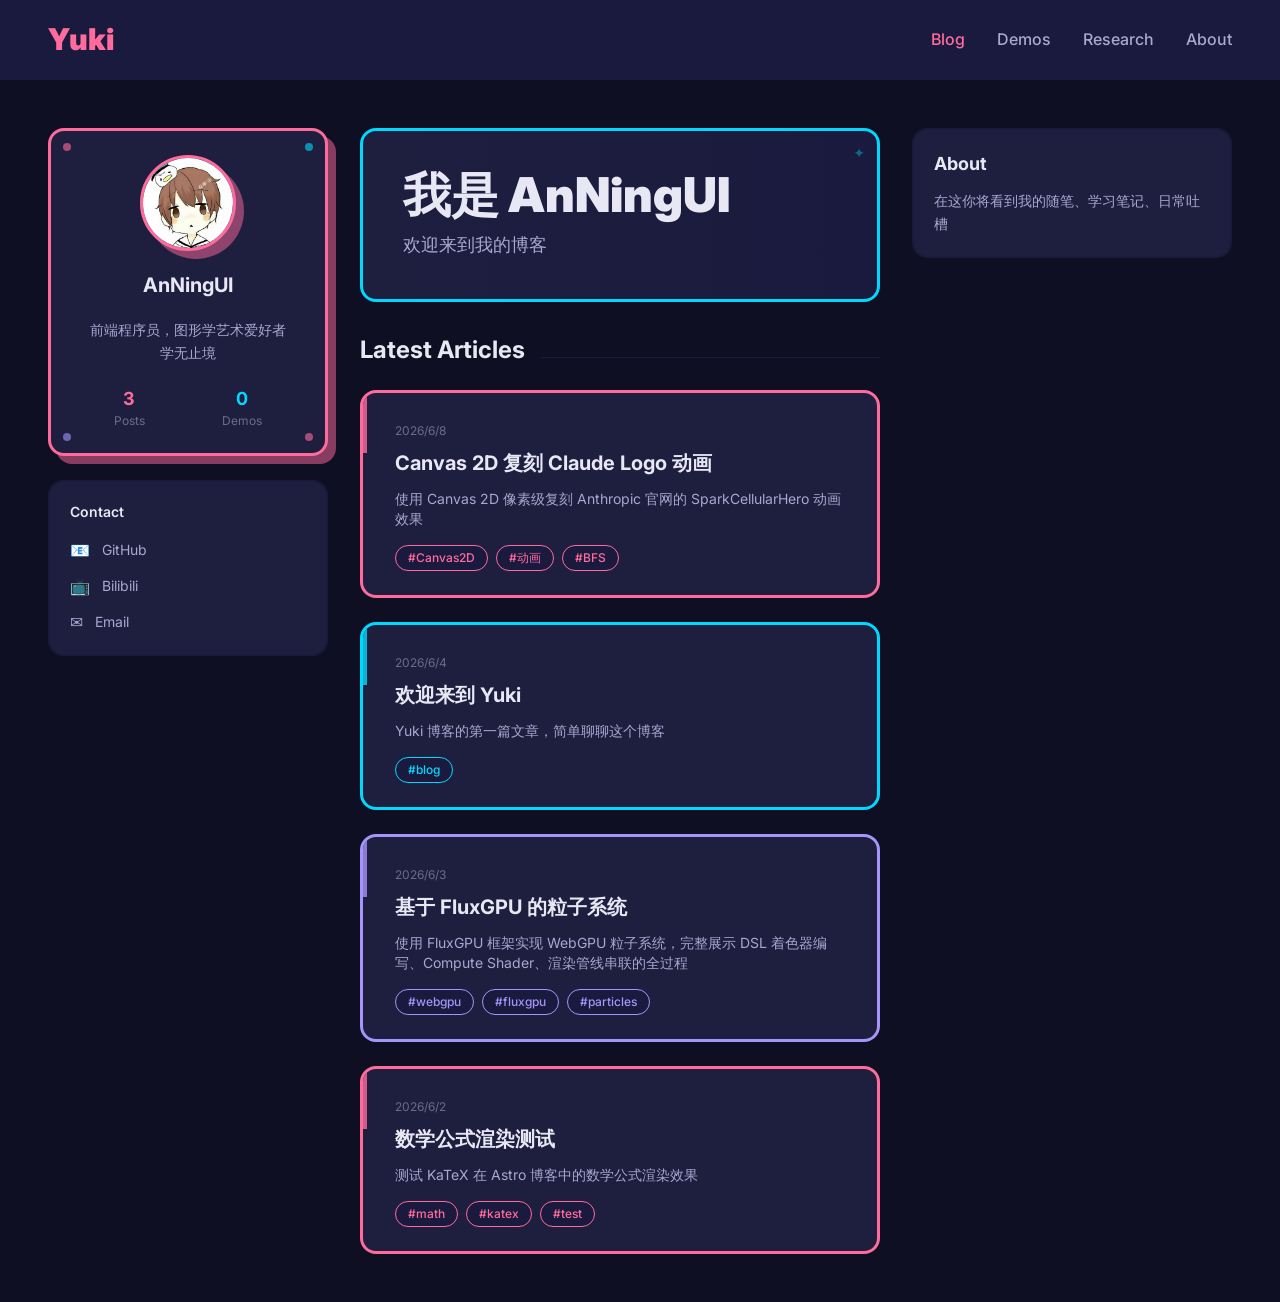
==== commit 7d580287: "sync" ====
--- a/index.html
+++ b/index.html
@@ -1,5 +1,5 @@
-<!DOCTYPE html><html lang="zh-CN"> <head><meta charset="UTF-8"><meta name="description" content="Yuki - WebGPU Graphics Programming"><meta name="viewport" content="width=device-width"><link rel="icon" type="image/svg+xml" href="/favicon.svg"><meta name="generator" content="Astro v5.18.2"><title>Yuki</title><!-- Inter Font --><link rel="preconnect" href="https://fonts.googleapis.com"><link rel="preconnect" href="https://fonts.gstatic.com" crossorigin><link href="https://fonts.googleapis.com/css2?family=Inter:wght@400;500;600;700;900&display=swap" rel="stylesheet"><link rel="stylesheet" href="/_astro/about.8AnMRzg2.css">
-<link rel="stylesheet" href="/_astro/_slug_.TMcBkz2U.css"></head> <body class="min-h-screen bg-bg-dark text-text-primary"> <header class="w-full h-16 lg:h-20 bg-bg-elevated border-b-2 border-stroke-dark relative"> <div class="h-full px-4 sm:px-8 lg:px-12 flex items-center gap-4 lg:gap-8"> <!-- Logo --> <a href="/" class="text-xl lg:text-3xl font-black text-primary hover:opacity-80 transition-opacity">
+<!DOCTYPE html><html lang="zh-CN"> <head><meta charset="UTF-8"><meta name="description" content="Yuki - WebGPU Graphics Programming"><meta name="viewport" content="width=device-width"><link rel="icon" type="image/svg+xml" href="/favicon.svg"><meta name="generator" content="Astro v5.18.2"><title>Yuki</title><!-- Inter & Playfair Display Fonts --><link rel="preconnect" href="https://fonts.googleapis.com"><link rel="preconnect" href="https://fonts.gstatic.com" crossorigin><link href="https://fonts.googleapis.com/css2?family=Inter:wght@400;500;600;700;900&family=Playfair+Display:wght@400;500;600&display=swap" rel="stylesheet"><link rel="stylesheet" href="/_astro/about.BjN6mKFt.css">
+<link rel="stylesheet" href="/_astro/_slug_.UOOrHIZd.css"></head> <body class="min-h-screen bg-bg-dark text-text-primary"> <header class="w-full h-16 lg:h-20 bg-bg-elevated border-b-2 border-stroke-dark relative"> <div class="h-full px-4 sm:px-8 lg:px-12 flex items-center gap-4 lg:gap-8"> <!-- Logo --> <a href="/" class="text-xl lg:text-3xl font-black text-primary hover:opacity-80 transition-opacity">
 Yuki
 </a> <!-- Spacer --> <div class="flex-1"></div> <!-- Navigation (hidden on mobile) --> <nav class="hidden md:flex gap-6 lg:gap-8"> <a href="/" class="text-sm lg:text-base font-medium transition-colors text-primary"> Blog </a><a href="/demos" class="text-sm lg:text-base font-medium transition-colors text-text-secondary hover:text-text-primary"> Demos </a><a href="/research" class="text-sm lg:text-base font-medium transition-colors text-text-secondary hover:text-text-primary"> Research </a><a href="/about" class="text-sm lg:text-base font-medium transition-colors text-text-secondary hover:text-text-primary"> About </a> </nav> <!-- Mobile Menu Icon --> <button id="mobile-menu-button" class="md:hidden flex flex-col gap-1 w-8 h-8 items-center justify-center" aria-label="Menu"> <div class="w-5 h-0.5 bg-text-primary rounded-full transition-transform duration-200"></div> <div class="w-5 h-0.5 bg-text-primary rounded-full transition-opacity duration-200"></div> <div class="w-5 h-0.5 bg-text-primary rounded-full transition-transform duration-200"></div> </button> </div> <!-- Mobile Menu Dropdown --> <nav id="mobile-menu" class="md:hidden absolute top-full left-0 w-full bg-bg-elevated border-b-2 border-stroke-dark transform origin-top scale-y-0 opacity-0 transition-all duration-200 ease-out z-50"> <div class="flex flex-col py-4"> <a href="/" class="px-6 py-3 text-base font-medium transition-colors text-primary bg-primary bg-opacity-10"> Blog </a><a href="/demos" class="px-6 py-3 text-base font-medium transition-colors text-text-secondary hover:text-text-primary hover:bg-bg-card"> Demos </a><a href="/research" class="px-6 py-3 text-base font-medium transition-colors text-text-secondary hover:text-text-primary hover:bg-bg-card"> Research </a><a href="/about" class="px-6 py-3 text-base font-medium transition-colors text-text-secondary hover:text-text-primary hover:bg-bg-card"> About </a> </div> </nav> </header> <script type="module">const s=document.getElementById("mobile-menu-button"),e=document.getElementById("mobile-menu");let a=!1;s?.addEventListener("click",()=>{if(a=!a,a){e?.classList.remove("scale-y-0","opacity-0"),e?.classList.add("scale-y-100","opacity-100");const t=s.querySelectorAll("div");t[0]?.classList.add("rotate-45","translate-y-[6px]"),t[1]?.classList.add("opacity-0"),t[2]?.classList.add("-rotate-45","-translate-y-[6px]")}else{e?.classList.remove("scale-y-100","opacity-100"),e?.classList.add("scale-y-0","opacity-0");const t=s.querySelectorAll("div");t[0]?.classList.remove("rotate-45","translate-y-[6px]"),t[1]?.classList.remove("opacity-0"),t[2]?.classList.remove("-rotate-45","-translate-y-[6px]")}});document.addEventListener("click",t=>{a&&!s?.contains(t.target)&&!e?.contains(t.target)&&s?.click()});</script>  <main class="w-full flex flex-col lg:flex-row px-4 sm:px-6 lg:px-12 py-6 lg:py-12 gap-6 lg:gap-8"> <!-- Left Sidebar: Profile (hidden on mobile/tablet) --> <div class="hidden lg:block"> <aside class="w-[280px] flex flex-col gap-6"> <!-- Profile Card --> <div class="relative bg-bg-card rounded-2xl border-[3px] border-primary shadow-celluloid-pink p-6 flex flex-col items-center gap-5"> <!-- 四角装饰点 --> <div class="absolute top-3 left-3 w-2 h-2 rounded-full bg-primary opacity-60"></div> <div class="absolute top-3 right-3 w-2 h-2 rounded-full bg-secondary opacity-60"></div> <div class="absolute bottom-3 left-3 w-2 h-2 rounded-full bg-accent opacity-60"></div> <div class="absolute bottom-3 right-3 w-2 h-2 rounded-full bg-primary opacity-60"></div> <!-- Avatar --> <div class="w-24 h-24 rounded-full border-[3px] border-primary shadow-celluloid-pink overflow-hidden bg-bg-elevated"> <img src="/images/avatar.jpg" alt="Avatar" class="w-full h-full object-cover"> </div> <!-- Name --> <h2 class="text-xl font-bold text-text-primary">AnNingUI</h2> <!-- Bio --> <p class="text-sm text-center text-text-secondary leading-relaxed">
 前端程序员，图形学艺术爱好者<br>
@@ -8,13 +8,16 @@
 我是 AnNingUI
 </h1> <p class="text-base lg:text-lg text-text-secondary">
 欢迎来到我的博客
-</p> </section> <!-- Articles --> <section class="flex flex-col gap-4 lg:gap-6"> <div class="flex items-baseline gap-3 lg:gap-4"> <h2 class="text-lg lg:text-2xl font-bold text-text-primary">Latest Articles</h2> <div class="flex-1 h-px bg-stroke-dark"></div> </div> <div class="grid gap-3 lg:gap-6"> <article class="relative bg-bg-card rounded-2xl border-2 lg:border-[3px] overflow-hidden transition-shadow hover:shadow-celluloid-pink border-primary"> <!-- 左侧色块标记 --> <div class="absolute left-0 top-0 w-0.5 lg:w-1 h-[50px] lg:h-[60px] bg-primary opacity-80"></div> <a href="/posts/yuki-intro" class="block p-4 lg:p-6 pl-6 lg:pl-8"> <!-- Date --> <time class="text-xs text-text-muted">2026/6/4</time> <!-- Title --> <h3 class="text-base lg:text-xl font-bold text-text-primary mt-2 mb-2 lg:mb-3 hover:text-primary transition-colors line-clamp-2"> 欢迎来到 Yuki </h3> <!-- Description --> <p class="text-xs lg:text-sm text-text-secondary leading-relaxed mb-3 lg:mb-4 line-clamp-2"> Yuki 博客的第一篇文章，简单聊聊这个博客 </p> <!-- Tags --> <div class="flex flex-wrap gap-1.5 lg:gap-2"> <span class="px-2 lg:px-3 py-0.5 lg:py-1 text-[10px] lg:text-xs font-medium bg-bg-elevated rounded-full border text-primary border-primary">
-#blog </span> </div> </a> </article><article class="relative bg-bg-card rounded-2xl border-2 lg:border-[3px] overflow-hidden transition-shadow hover:shadow-celluloid-pink border-secondary"> <!-- 左侧色块标记 --> <div class="absolute left-0 top-0 w-0.5 lg:w-1 h-[50px] lg:h-[60px] bg-secondary opacity-80"></div> <a href="/posts/fluxgpu-particle-demo" class="block p-4 lg:p-6 pl-6 lg:pl-8"> <!-- Date --> <time class="text-xs text-text-muted">2026/6/3</time> <!-- Title --> <h3 class="text-base lg:text-xl font-bold text-text-primary mt-2 mb-2 lg:mb-3 hover:text-primary transition-colors line-clamp-2"> 基于 FluxGPU 的粒子系统 </h3> <!-- Description --> <p class="text-xs lg:text-sm text-text-secondary leading-relaxed mb-3 lg:mb-4 line-clamp-2"> 使用 FluxGPU 框架实现 WebGPU 粒子系统，完整展示 DSL 着色器编写、Compute Shader、渲染管线串联的全过程 </p> <!-- Tags --> <div class="flex flex-wrap gap-1.5 lg:gap-2"> <span class="px-2 lg:px-3 py-0.5 lg:py-1 text-[10px] lg:text-xs font-medium bg-bg-elevated rounded-full border text-secondary border-secondary">
-#webgpu </span><span class="px-2 lg:px-3 py-0.5 lg:py-1 text-[10px] lg:text-xs font-medium bg-bg-elevated rounded-full border text-secondary border-secondary">
-#fluxgpu </span><span class="px-2 lg:px-3 py-0.5 lg:py-1 text-[10px] lg:text-xs font-medium bg-bg-elevated rounded-full border text-secondary border-secondary">
-#particles </span> </div> </a> </article><article class="relative bg-bg-card rounded-2xl border-2 lg:border-[3px] overflow-hidden transition-shadow hover:shadow-celluloid-pink border-accent"> <!-- 左侧色块标记 --> <div class="absolute left-0 top-0 w-0.5 lg:w-1 h-[50px] lg:h-[60px] bg-accent opacity-80"></div> <a href="/posts/math-test" class="block p-4 lg:p-6 pl-6 lg:pl-8"> <!-- Date --> <time class="text-xs text-text-muted">2026/6/2</time> <!-- Title --> <h3 class="text-base lg:text-xl font-bold text-text-primary mt-2 mb-2 lg:mb-3 hover:text-primary transition-colors line-clamp-2"> 数学公式渲染测试 </h3> <!-- Description --> <p class="text-xs lg:text-sm text-text-secondary leading-relaxed mb-3 lg:mb-4 line-clamp-2"> 测试 KaTeX 在 Astro 博客中的数学公式渲染效果 </p> <!-- Tags --> <div class="flex flex-wrap gap-1.5 lg:gap-2"> <span class="px-2 lg:px-3 py-0.5 lg:py-1 text-[10px] lg:text-xs font-medium bg-bg-elevated rounded-full border text-accent border-accent">
-#math </span><span class="px-2 lg:px-3 py-0.5 lg:py-1 text-[10px] lg:text-xs font-medium bg-bg-elevated rounded-full border text-accent border-accent">
-#katex </span><span class="px-2 lg:px-3 py-0.5 lg:py-1 text-[10px] lg:text-xs font-medium bg-bg-elevated rounded-full border text-accent border-accent">
+</p> </section> <!-- Articles --> <section class="flex flex-col gap-4 lg:gap-6"> <div class="flex items-baseline gap-3 lg:gap-4"> <h2 class="text-lg lg:text-2xl font-bold text-text-primary">Latest Articles</h2> <div class="flex-1 h-px bg-stroke-dark"></div> </div> <div class="grid gap-3 lg:gap-6"> <article class="relative bg-bg-card rounded-2xl border-2 lg:border-[3px] overflow-hidden transition-shadow hover:shadow-celluloid-pink border-primary"> <!-- 左侧色块标记 --> <div class="absolute left-0 top-0 w-0.5 lg:w-1 h-[50px] lg:h-[60px] bg-primary opacity-80"></div> <a href="/posts/claude-logo-animation" class="block p-4 lg:p-6 pl-6 lg:pl-8"> <!-- Date --> <time class="text-xs text-text-muted">2026/6/8</time> <!-- Title --> <h3 class="text-base lg:text-xl font-bold text-text-primary mt-2 mb-2 lg:mb-3 hover:text-primary transition-colors line-clamp-2"> Canvas 2D 复刻 Claude Logo 动画 </h3> <!-- Description --> <p class="text-xs lg:text-sm text-text-secondary leading-relaxed mb-3 lg:mb-4 line-clamp-2"> 使用 Canvas 2D 像素级复刻 Anthropic 官网的 SparkCellularHero 动画效果 </p> <!-- Tags --> <div class="flex flex-wrap gap-1.5 lg:gap-2"> <span class="px-2 lg:px-3 py-0.5 lg:py-1 text-[10px] lg:text-xs font-medium bg-bg-elevated rounded-full border text-primary border-primary">
+#Canvas2D </span><span class="px-2 lg:px-3 py-0.5 lg:py-1 text-[10px] lg:text-xs font-medium bg-bg-elevated rounded-full border text-primary border-primary">
+#动画 </span><span class="px-2 lg:px-3 py-0.5 lg:py-1 text-[10px] lg:text-xs font-medium bg-bg-elevated rounded-full border text-primary border-primary">
+#BFS </span> </div> </a> </article><article class="relative bg-bg-card rounded-2xl border-2 lg:border-[3px] overflow-hidden transition-shadow hover:shadow-celluloid-pink border-secondary"> <!-- 左侧色块标记 --> <div class="absolute left-0 top-0 w-0.5 lg:w-1 h-[50px] lg:h-[60px] bg-secondary opacity-80"></div> <a href="/posts/yuki-intro" class="block p-4 lg:p-6 pl-6 lg:pl-8"> <!-- Date --> <time class="text-xs text-text-muted">2026/6/4</time> <!-- Title --> <h3 class="text-base lg:text-xl font-bold text-text-primary mt-2 mb-2 lg:mb-3 hover:text-primary transition-colors line-clamp-2"> 欢迎来到 Yuki </h3> <!-- Description --> <p class="text-xs lg:text-sm text-text-secondary leading-relaxed mb-3 lg:mb-4 line-clamp-2"> Yuki 博客的第一篇文章，简单聊聊这个博客 </p> <!-- Tags --> <div class="flex flex-wrap gap-1.5 lg:gap-2"> <span class="px-2 lg:px-3 py-0.5 lg:py-1 text-[10px] lg:text-xs font-medium bg-bg-elevated rounded-full border text-secondary border-secondary">
+#blog </span> </div> </a> </article><article class="relative bg-bg-card rounded-2xl border-2 lg:border-[3px] overflow-hidden transition-shadow hover:shadow-celluloid-pink border-accent"> <!-- 左侧色块标记 --> <div class="absolute left-0 top-0 w-0.5 lg:w-1 h-[50px] lg:h-[60px] bg-accent opacity-80"></div> <a href="/posts/fluxgpu-particle-demo" class="block p-4 lg:p-6 pl-6 lg:pl-8"> <!-- Date --> <time class="text-xs text-text-muted">2026/6/3</time> <!-- Title --> <h3 class="text-base lg:text-xl font-bold text-text-primary mt-2 mb-2 lg:mb-3 hover:text-primary transition-colors line-clamp-2"> 基于 FluxGPU 的粒子系统 </h3> <!-- Description --> <p class="text-xs lg:text-sm text-text-secondary leading-relaxed mb-3 lg:mb-4 line-clamp-2"> 使用 FluxGPU 框架实现 WebGPU 粒子系统，完整展示 DSL 着色器编写、Compute Shader、渲染管线串联的全过程 </p> <!-- Tags --> <div class="flex flex-wrap gap-1.5 lg:gap-2"> <span class="px-2 lg:px-3 py-0.5 lg:py-1 text-[10px] lg:text-xs font-medium bg-bg-elevated rounded-full border text-accent border-accent">
+#webgpu </span><span class="px-2 lg:px-3 py-0.5 lg:py-1 text-[10px] lg:text-xs font-medium bg-bg-elevated rounded-full border text-accent border-accent">
+#fluxgpu </span><span class="px-2 lg:px-3 py-0.5 lg:py-1 text-[10px] lg:text-xs font-medium bg-bg-elevated rounded-full border text-accent border-accent">
+#particles </span> </div> </a> </article><article class="relative bg-bg-card rounded-2xl border-2 lg:border-[3px] overflow-hidden transition-shadow hover:shadow-celluloid-pink border-primary"> <!-- 左侧色块标记 --> <div class="absolute left-0 top-0 w-0.5 lg:w-1 h-[50px] lg:h-[60px] bg-primary opacity-80"></div> <a href="/posts/math-test" class="block p-4 lg:p-6 pl-6 lg:pl-8"> <!-- Date --> <time class="text-xs text-text-muted">2026/6/2</time> <!-- Title --> <h3 class="text-base lg:text-xl font-bold text-text-primary mt-2 mb-2 lg:mb-3 hover:text-primary transition-colors line-clamp-2"> 数学公式渲染测试 </h3> <!-- Description --> <p class="text-xs lg:text-sm text-text-secondary leading-relaxed mb-3 lg:mb-4 line-clamp-2"> 测试 KaTeX 在 Astro 博客中的数学公式渲染效果 </p> <!-- Tags --> <div class="flex flex-wrap gap-1.5 lg:gap-2"> <span class="px-2 lg:px-3 py-0.5 lg:py-1 text-[10px] lg:text-xs font-medium bg-bg-elevated rounded-full border text-primary border-primary">
+#math </span><span class="px-2 lg:px-3 py-0.5 lg:py-1 text-[10px] lg:text-xs font-medium bg-bg-elevated rounded-full border text-primary border-primary">
+#katex </span><span class="px-2 lg:px-3 py-0.5 lg:py-1 text-[10px] lg:text-xs font-medium bg-bg-elevated rounded-full border text-primary border-primary">
 #test </span> </div> </a> </article> </div> </section>  </div> <!-- Right Sidebar (hidden on mobile/tablet) --> <aside class="hidden xl:flex w-[320px] flex-col gap-6"> <div class="bg-bg-card rounded-2xl border-2 border-stroke-dark p-5"> <h3 class="text-lg font-bold text-text-primary mb-3">About</h3> <p class="text-sm text-text-secondary leading-relaxed">
 在这你将看到我的随笔、学习笔记、日常吐槽
 </p> </div> </aside> </main>  </body></html>
--- a/_astro/about.BjN6mKFt.css
+++ b/_astro/about.BjN6mKFt.css
@@ -0,0 +1 @@
+*,:before,:after{--tw-border-spacing-x: 0;--tw-border-spacing-y: 0;--tw-translate-x: 0;--tw-translate-y: 0;--tw-rotate: 0;--tw-skew-x: 0;--tw-skew-y: 0;--tw-scale-x: 1;--tw-scale-y: 1;--tw-pan-x: ;--tw-pan-y: ;--tw-pinch-zoom: ;--tw-scroll-snap-strictness: proximity;--tw-gradient-from-position: ;--tw-gradient-via-position: ;--tw-gradient-to-position: ;--tw-ordinal: ;--tw-slashed-zero: ;--tw-numeric-figure: ;--tw-numeric-spacing: ;--tw-numeric-fraction: ;--tw-ring-inset: ;--tw-ring-offset-width: 0px;--tw-ring-offset-color: #fff;--tw-ring-color: rgb(59 130 246 / .5);--tw-ring-offset-shadow: 0 0 #0000;--tw-ring-shadow: 0 0 #0000;--tw-shadow: 0 0 #0000;--tw-shadow-colored: 0 0 #0000;--tw-blur: ;--tw-brightness: ;--tw-contrast: ;--tw-grayscale: ;--tw-hue-rotate: ;--tw-invert: ;--tw-saturate: ;--tw-sepia: ;--tw-drop-shadow: ;--tw-backdrop-blur: ;--tw-backdrop-brightness: ;--tw-backdrop-contrast: ;--tw-backdrop-grayscale: ;--tw-backdrop-hue-rotate: ;--tw-backdrop-invert: ;--tw-backdrop-opacity: ;--tw-backdrop-saturate: ;--tw-backdrop-sepia: ;--tw-contain-size: ;--tw-contain-layout: ;--tw-contain-paint: ;--tw-contain-style: }::backdrop{--tw-border-spacing-x: 0;--tw-border-spacing-y: 0;--tw-translate-x: 0;--tw-translate-y: 0;--tw-rotate: 0;--tw-skew-x: 0;--tw-skew-y: 0;--tw-scale-x: 1;--tw-scale-y: 1;--tw-pan-x: ;--tw-pan-y: ;--tw-pinch-zoom: ;--tw-scroll-snap-strictness: proximity;--tw-gradient-from-position: ;--tw-gradient-via-position: ;--tw-gradient-to-position: ;--tw-ordinal: ;--tw-slashed-zero: ;--tw-numeric-figure: ;--tw-numeric-spacing: ;--tw-numeric-fraction: ;--tw-ring-inset: ;--tw-ring-offset-width: 0px;--tw-ring-offset-color: #fff;--tw-ring-color: rgb(59 130 246 / .5);--tw-ring-offset-shadow: 0 0 #0000;--tw-ring-shadow: 0 0 #0000;--tw-shadow: 0 0 #0000;--tw-shadow-colored: 0 0 #0000;--tw-blur: ;--tw-brightness: ;--tw-contrast: ;--tw-grayscale: ;--tw-hue-rotate: ;--tw-invert: ;--tw-saturate: ;--tw-sepia: ;--tw-drop-shadow: ;--tw-backdrop-blur: ;--tw-backdrop-brightness: ;--tw-backdrop-contrast: ;--tw-backdrop-grayscale: ;--tw-backdrop-hue-rotate: ;--tw-backdrop-invert: ;--tw-backdrop-opacity: ;--tw-backdrop-saturate: ;--tw-backdrop-sepia: ;--tw-contain-size: ;--tw-contain-layout: ;--tw-contain-paint: ;--tw-contain-style: }*,:before,:after{box-sizing:border-box;border-width:0;border-style:solid;border-color:#e5e7eb}:before,:after{--tw-content: ""}html,:host{line-height:1.5;-webkit-text-size-adjust:100%;-moz-tab-size:4;-o-tab-size:4;tab-size:4;font-family:Inter,system-ui,sans-serif;font-feature-settings:normal;font-variation-settings:normal;-webkit-tap-highlight-color:transparent}body{margin:0;line-height:inherit}hr{height:0;color:inherit;border-top-width:1px}abbr:where([title]){-webkit-text-decoration:underline dotted;text-decoration:underline dotted}h1,h2,h3,h4,h5,h6{font-size:inherit;font-weight:inherit}a{color:inherit;text-decoration:inherit}b,strong{font-weight:bolder}code,kbd,samp,pre{font-family:ui-monospace,SFMono-Regular,Menlo,Monaco,Consolas,Liberation Mono,Courier New,monospace;font-feature-settings:normal;font-variation-settings:normal;font-size:1em}small{font-size:80%}sub,sup{font-size:75%;line-height:0;position:relative;vertical-align:baseline}sub{bottom:-.25em}sup{top:-.5em}table{text-indent:0;border-color:inherit;border-collapse:collapse}button,input,optgroup,select,textarea{font-family:inherit;font-feature-settings:inherit;font-variation-settings:inherit;font-size:100%;font-weight:inherit;line-height:inherit;letter-spacing:inherit;color:inherit;margin:0;padding:0}button,select{text-transform:none}button,input:where([type=button]),input:where([type=reset]),input:where([type=submit]){-webkit-appearance:button;background-color:transparent;background-image:none}:-moz-focusring{outline:auto}:-moz-ui-invalid{box-shadow:none}progress{vertical-align:baseline}::-webkit-inner-spin-button,::-webkit-outer-spin-button{height:auto}[type=search]{-webkit-appearance:textfield;outline-offset:-2px}::-webkit-search-decoration{-webkit-appearance:none}::-webkit-file-upload-button{-webkit-appearance:button;font:inherit}summary{display:list-item}blockquote,dl,dd,h1,h2,h3,h4,h5,h6,hr,figure,p,pre{margin:0}fieldset{margin:0;padding:0}legend{padding:0}ol,ul,menu{list-style:none;margin:0;padding:0}dialog{padding:0}textarea{resize:vertical}input::-moz-placeholder,textarea::-moz-placeholder{opacity:1;color:#9ca3af}input::placeholder,textarea::placeholder{opacity:1;color:#9ca3af}button,[role=button]{cursor:pointer}:disabled{cursor:default}img,svg,video,canvas,audio,iframe,embed,object{display:block;vertical-align:middle}img,video{max-width:100%;height:auto}[hidden]:where(:not([hidden=until-found])){display:none}.\!container{width:100%!important}.container{width:100%}@media(min-width:640px){.\!container{max-width:640px!important}.container{max-width:640px}}@media(min-width:768px){.\!container{max-width:768px!important}.container{max-width:768px}}@media(min-width:1024px){.\!container{max-width:1024px!important}.container{max-width:1024px}}@media(min-width:1280px){.\!container{max-width:1280px!important}.container{max-width:1280px}}@media(min-width:1536px){.\!container{max-width:1536px!important}.container{max-width:1536px}}.absolute{position:absolute}.relative{position:relative}.bottom-3{bottom:.75rem}.left-0{left:0}.left-3{left:.75rem}.right-3{right:.75rem}.top-0{top:0}.top-3{top:.75rem}.top-full{top:100%}.z-50{z-index:50}.mx-auto{margin-left:auto;margin-right:auto}.my-4{margin-top:1rem;margin-bottom:1rem}.my-6{margin-top:1.5rem;margin-bottom:1.5rem}.mb-1{margin-bottom:.25rem}.mb-2{margin-bottom:.5rem}.mb-3{margin-bottom:.75rem}.mb-4{margin-bottom:1rem}.mb-6{margin-bottom:1.5rem}.mb-8{margin-bottom:2rem}.mr-2{margin-right:.5rem}.mt-1{margin-top:.25rem}.mt-10{margin-top:2.5rem}.mt-2{margin-top:.5rem}.mt-4{margin-top:1rem}.mt-6{margin-top:1.5rem}.mt-8{margin-top:2rem}.line-clamp-2{overflow:hidden;display:-webkit-box;-webkit-box-orient:vertical;-webkit-line-clamp:2}.block{display:block}.flex{display:flex}.table{display:table}.grid{display:grid}.hidden{display:none}.h-0\.5{height:.125rem}.h-16{height:4rem}.h-2{height:.5rem}.h-24{height:6rem}.h-3{height:.75rem}.h-32{height:8rem}.h-8{height:2rem}.h-\[160px\]{height:160px}.h-\[450px\]{height:450px}.h-\[50px\]{height:50px}.h-full{height:100%}.h-px{height:1px}.min-h-screen{min-height:100vh}.w-0\.5{width:.125rem}.w-2{width:.5rem}.w-24{width:6rem}.w-3{width:.75rem}.w-32{width:8rem}.w-5{width:1.25rem}.w-6{width:1.5rem}.w-8{width:2rem}.w-\[280px\]{width:280px}.w-\[320px\]{width:320px}.w-full{width:100%}.min-w-0{min-width:0px}.max-w-4xl{max-width:56rem}.max-w-\[800px\]{max-width:800px}.max-w-full{max-width:100%}.max-w-none{max-width:none}.flex-1{flex:1 1 0%}.shrink-0{flex-shrink:0}.origin-top{transform-origin:top}.-translate-y-\[6px\]{--tw-translate-y: -6px;transform:translate(var(--tw-translate-x),var(--tw-translate-y)) rotate(var(--tw-rotate)) skew(var(--tw-skew-x)) skewY(var(--tw-skew-y)) scaleX(var(--tw-scale-x)) scaleY(var(--tw-scale-y))}.translate-y-\[6px\]{--tw-translate-y: 6px;transform:translate(var(--tw-translate-x),var(--tw-translate-y)) rotate(var(--tw-rotate)) skew(var(--tw-skew-x)) skewY(var(--tw-skew-y)) scaleX(var(--tw-scale-x)) scaleY(var(--tw-scale-y))}.-rotate-45{--tw-rotate: -45deg;transform:translate(var(--tw-translate-x),var(--tw-translate-y)) rotate(var(--tw-rotate)) skew(var(--tw-skew-x)) skewY(var(--tw-skew-y)) scaleX(var(--tw-scale-x)) scaleY(var(--tw-scale-y))}.rotate-45{--tw-rotate: 45deg;transform:translate(var(--tw-translate-x),var(--tw-translate-y)) rotate(var(--tw-rotate)) skew(var(--tw-skew-x)) skewY(var(--tw-skew-y)) scaleX(var(--tw-scale-x)) scaleY(var(--tw-scale-y))}.scale-y-0{--tw-scale-y: 0;transform:translate(var(--tw-translate-x),var(--tw-translate-y)) rotate(var(--tw-rotate)) skew(var(--tw-skew-x)) skewY(var(--tw-skew-y)) scaleX(var(--tw-scale-x)) scaleY(var(--tw-scale-y))}.scale-y-100{--tw-scale-y: 1;transform:translate(var(--tw-translate-x),var(--tw-translate-y)) rotate(var(--tw-rotate)) skew(var(--tw-skew-x)) skewY(var(--tw-skew-y)) scaleX(var(--tw-scale-x)) scaleY(var(--tw-scale-y))}.transform{transform:translate(var(--tw-translate-x),var(--tw-translate-y)) rotate(var(--tw-rotate)) skew(var(--tw-skew-x)) skewY(var(--tw-skew-y)) scaleX(var(--tw-scale-x)) scaleY(var(--tw-scale-y))}.resize{resize:both}.grid-cols-1{grid-template-columns:repeat(1,minmax(0,1fr))}.grid-cols-2{grid-template-columns:repeat(2,minmax(0,1fr))}.grid-cols-\[160px_1fr\]{grid-template-columns:160px 1fr}.flex-col{flex-direction:column}.flex-wrap{flex-wrap:wrap}.items-center{align-items:center}.items-baseline{align-items:baseline}.justify-center{justify-content:center}.justify-around{justify-content:space-around}.gap-1{gap:.25rem}.gap-1\.5{gap:.375rem}.gap-2{gap:.5rem}.gap-3{gap:.75rem}.gap-4{gap:1rem}.gap-5{gap:1.25rem}.gap-6{gap:1.5rem}.gap-8{gap:2rem}.space-y-0>:not([hidden])~:not([hidden]){--tw-space-y-reverse: 0;margin-top:calc(0px * calc(1 - var(--tw-space-y-reverse)));margin-bottom:calc(0px * var(--tw-space-y-reverse))}.space-y-0\.5>:not([hidden])~:not([hidden]){--tw-space-y-reverse: 0;margin-top:calc(.125rem * calc(1 - var(--tw-space-y-reverse)));margin-bottom:calc(.125rem * var(--tw-space-y-reverse))}.space-y-3>:not([hidden])~:not([hidden]){--tw-space-y-reverse: 0;margin-top:calc(.75rem * calc(1 - var(--tw-space-y-reverse)));margin-bottom:calc(.75rem * var(--tw-space-y-reverse))}.overflow-hidden{overflow:hidden}.overflow-x-auto{overflow-x:auto}.break-all{word-break:break-all}.rounded{border-radius:.25rem}.rounded-2xl{border-radius:1rem}.rounded-full{border-radius:9999px}.rounded-lg{border-radius:.5rem}.rounded-xl{border-radius:.75rem}.rounded-r-xl{border-top-right-radius:.75rem;border-bottom-right-radius:.75rem}.border{border-width:1px}.border-0{border-width:0px}.border-2{border-width:2px}.border-4{border-width:4px}.border-\[3px\]{border-width:3px}.border-b{border-bottom-width:1px}.border-b-2{border-bottom-width:2px}.border-l-4{border-left-width:4px}.border-t{border-top-width:1px}.border-accent{--tw-border-opacity: 1;border-color:rgb(165 148 249 / var(--tw-border-opacity, 1))}.border-accent\/30{border-color:#a594f94d}.border-primary{--tw-border-opacity: 1;border-color:rgb(255 107 157 / var(--tw-border-opacity, 1))}.border-secondary{--tw-border-opacity: 1;border-color:rgb(0 217 255 / var(--tw-border-opacity, 1))}.border-stroke-dark{--tw-border-opacity: 1;border-color:rgb(26 26 62 / var(--tw-border-opacity, 1))}.bg-accent{--tw-bg-opacity: 1;background-color:rgb(165 148 249 / var(--tw-bg-opacity, 1))}.bg-accent\/20{background-color:#a594f933}.bg-bg-card{--tw-bg-opacity: 1;background-color:rgb(30 30 63 / var(--tw-bg-opacity, 1))}.bg-bg-dark{--tw-bg-opacity: 1;background-color:rgb(15 15 35 / var(--tw-bg-opacity, 1))}.bg-bg-dark\/80{background-color:#0f0f23cc}.bg-bg-elevated{--tw-bg-opacity: 1;background-color:rgb(26 26 62 / var(--tw-bg-opacity, 1))}.bg-primary{--tw-bg-opacity: 1;background-color:rgb(255 107 157 / var(--tw-bg-opacity, 1))}.bg-primary\/30{background-color:#ff6b9d4d}.bg-secondary{--tw-bg-opacity: 1;background-color:rgb(0 217 255 / var(--tw-bg-opacity, 1))}.bg-stroke-dark{--tw-bg-opacity: 1;background-color:rgb(26 26 62 / var(--tw-bg-opacity, 1))}.bg-text-primary{--tw-bg-opacity: 1;background-color:rgb(232 232 245 / var(--tw-bg-opacity, 1))}.bg-transparent{background-color:transparent}.bg-opacity-10{--tw-bg-opacity: .1}.bg-gradient-to-r{background-image:linear-gradient(to right,var(--tw-gradient-stops))}.from-bg-card{--tw-gradient-from: #1E1E3F var(--tw-gradient-from-position);--tw-gradient-to: rgb(30 30 63 / 0) var(--tw-gradient-to-position);--tw-gradient-stops: var(--tw-gradient-from), var(--tw-gradient-to)}.to-bg-elevated{--tw-gradient-to: #1A1A3E var(--tw-gradient-to-position)}.object-cover{-o-object-fit:cover;object-fit:cover}.p-0{padding:0}.p-4{padding:1rem}.p-5{padding:1.25rem}.p-6{padding:1.5rem}.px-1\.5{padding-left:.375rem;padding-right:.375rem}.px-2{padding-left:.5rem;padding-right:.5rem}.px-2\.5{padding-left:.625rem;padding-right:.625rem}.px-3{padding-left:.75rem;padding-right:.75rem}.px-4{padding-left:1rem;padding-right:1rem}.px-6{padding-left:1.5rem;padding-right:1.5rem}.py-0\.5{padding-top:.125rem;padding-bottom:.125rem}.py-1{padding-top:.25rem;padding-bottom:.25rem}.py-1\.5{padding-top:.375rem;padding-bottom:.375rem}.py-16{padding-top:4rem;padding-bottom:4rem}.py-2{padding-top:.5rem;padding-bottom:.5rem}.py-2\.5{padding-top:.625rem;padding-bottom:.625rem}.py-20{padding-top:5rem;padding-bottom:5rem}.py-3{padding-top:.75rem;padding-bottom:.75rem}.py-4{padding-top:1rem;padding-bottom:1rem}.py-6{padding-top:1.5rem;padding-bottom:1.5rem}.py-8{padding-top:2rem;padding-bottom:2rem}.pb-2{padding-bottom:.5rem}.pb-5{padding-bottom:1.25rem}.pb-6{padding-bottom:1.5rem}.pl-3{padding-left:.75rem}.pl-4{padding-left:1rem}.pl-6{padding-left:1.5rem}.pl-8{padding-left:2rem}.text-left{text-align:left}.text-center{text-align:center}.font-mono{font-family:ui-monospace,SFMono-Regular,Menlo,Monaco,Consolas,Liberation Mono,Courier New,monospace}.text-2xl{font-size:1.5rem;line-height:2rem}.text-3xl{font-size:1.875rem;line-height:2.25rem}.text-5xl{font-size:3rem;line-height:1}.text-6xl{font-size:3.75rem;line-height:1}.text-\[10px\]{font-size:10px}.text-base{font-size:1rem;line-height:1.5rem}.text-lg{font-size:1.125rem;line-height:1.75rem}.text-sm{font-size:.875rem;line-height:1.25rem}.text-xl{font-size:1.25rem;line-height:1.75rem}.text-xs{font-size:.75rem;line-height:1rem}.font-black{font-weight:900}.font-bold{font-weight:700}.font-medium{font-weight:500}.font-semibold{font-weight:600}.italic{font-style:italic}.leading-relaxed{line-height:1.625}.leading-tight{line-height:1.25}.text-accent{--tw-text-opacity: 1;color:rgb(165 148 249 / var(--tw-text-opacity, 1))}.text-bg-dark{--tw-text-opacity: 1;color:rgb(15 15 35 / var(--tw-text-opacity, 1))}.text-primary{--tw-text-opacity: 1;color:rgb(255 107 157 / var(--tw-text-opacity, 1))}.text-secondary{--tw-text-opacity: 1;color:rgb(0 217 255 / var(--tw-text-opacity, 1))}.text-text-muted{--tw-text-opacity: 1;color:rgb(107 107 139 / var(--tw-text-opacity, 1))}.text-text-primary{--tw-text-opacity: 1;color:rgb(232 232 245 / var(--tw-text-opacity, 1))}.text-text-secondary{--tw-text-opacity: 1;color:rgb(168 168 208 / var(--tw-text-opacity, 1))}.underline{text-decoration-line:underline}.decoration-secondary\/50{text-decoration-color:#00d9ff80}.decoration-2{text-decoration-thickness:2px}.accent-accent{accent-color:#A594F9}.accent-secondary{accent-color:#00D9FF}.opacity-0{opacity:0}.opacity-100{opacity:1}.opacity-40{opacity:.4}.opacity-60{opacity:.6}.opacity-80{opacity:.8}.shadow{--tw-shadow: 0 1px 3px 0 rgb(0 0 0 / .1), 0 1px 2px -1px rgb(0 0 0 / .1);--tw-shadow-colored: 0 1px 3px 0 var(--tw-shadow-color), 0 1px 2px -1px var(--tw-shadow-color);box-shadow:var(--tw-ring-offset-shadow, 0 0 #0000),var(--tw-ring-shadow, 0 0 #0000),var(--tw-shadow)}.shadow-celluloid-cyan{--tw-shadow: 8px 8px 0 0 rgba(0, 217, 255, .5);--tw-shadow-colored: 8px 8px 0 0 var(--tw-shadow-color);box-shadow:var(--tw-ring-offset-shadow, 0 0 #0000),var(--tw-ring-shadow, 0 0 #0000),var(--tw-shadow)}.shadow-celluloid-pink{--tw-shadow: 8px 8px 0 0 rgba(255, 107, 157, .5);--tw-shadow-colored: 8px 8px 0 0 var(--tw-shadow-color);box-shadow:var(--tw-ring-offset-shadow, 0 0 #0000),var(--tw-ring-shadow, 0 0 #0000),var(--tw-shadow)}.shadow-celluloid-pink-lg{--tw-shadow: 12px 12px 0 0 rgba(255, 107, 157, .5);--tw-shadow-colored: 12px 12px 0 0 var(--tw-shadow-color);box-shadow:var(--tw-ring-offset-shadow, 0 0 #0000),var(--tw-ring-shadow, 0 0 #0000),var(--tw-shadow)}.filter{filter:var(--tw-blur) var(--tw-brightness) var(--tw-contrast) var(--tw-grayscale) var(--tw-hue-rotate) var(--tw-invert) var(--tw-saturate) var(--tw-sepia) var(--tw-drop-shadow)}.backdrop-blur{--tw-backdrop-blur: blur(8px);backdrop-filter:var(--tw-backdrop-blur) var(--tw-backdrop-brightness) var(--tw-backdrop-contrast) var(--tw-backdrop-grayscale) var(--tw-backdrop-hue-rotate) var(--tw-backdrop-invert) var(--tw-backdrop-opacity) var(--tw-backdrop-saturate) var(--tw-backdrop-sepia)}.transition-all{transition-property:all;transition-timing-function:cubic-bezier(.4,0,.2,1);transition-duration:.15s}.transition-colors{transition-property:color,background-color,border-color,text-decoration-color,fill,stroke;transition-timing-function:cubic-bezier(.4,0,.2,1);transition-duration:.15s}.transition-opacity{transition-property:opacity;transition-timing-function:cubic-bezier(.4,0,.2,1);transition-duration:.15s}.transition-shadow{transition-property:box-shadow;transition-timing-function:cubic-bezier(.4,0,.2,1);transition-duration:.15s}.transition-transform{transition-property:transform;transition-timing-function:cubic-bezier(.4,0,.2,1);transition-duration:.15s}.duration-200{transition-duration:.2s}.ease-out{transition-timing-function:cubic-bezier(0,0,.2,1)}.hover\:scale-\[1\.02\]:hover{--tw-scale-x: 1.02;--tw-scale-y: 1.02;transform:translate(var(--tw-translate-x),var(--tw-translate-y)) rotate(var(--tw-rotate)) skew(var(--tw-skew-x)) skewY(var(--tw-skew-y)) scaleX(var(--tw-scale-x)) scaleY(var(--tw-scale-y))}.hover\:bg-accent:hover{--tw-bg-opacity: 1;background-color:rgb(165 148 249 / var(--tw-bg-opacity, 1))}.hover\:bg-bg-card:hover{--tw-bg-opacity: 1;background-color:rgb(30 30 63 / var(--tw-bg-opacity, 1))}.hover\:bg-primary:hover{--tw-bg-opacity: 1;background-color:rgb(255 107 157 / var(--tw-bg-opacity, 1))}.hover\:bg-opacity-10:hover{--tw-bg-opacity: .1}.hover\:text-accent:hover{--tw-text-opacity: 1;color:rgb(165 148 249 / var(--tw-text-opacity, 1))}.hover\:text-bg-dark:hover{--tw-text-opacity: 1;color:rgb(15 15 35 / var(--tw-text-opacity, 1))}.hover\:text-primary:hover{--tw-text-opacity: 1;color:rgb(255 107 157 / var(--tw-text-opacity, 1))}.hover\:text-secondary:hover{--tw-text-opacity: 1;color:rgb(0 217 255 / var(--tw-text-opacity, 1))}.hover\:text-text-primary:hover{--tw-text-opacity: 1;color:rgb(232 232 245 / var(--tw-text-opacity, 1))}.hover\:underline:hover{text-decoration-line:underline}.hover\:decoration-secondary:hover{text-decoration-color:#00d9ff}.hover\:opacity-80:hover{opacity:.8}.hover\:opacity-90:hover{opacity:.9}.hover\:shadow-celluloid-pink:hover{--tw-shadow: 8px 8px 0 0 rgba(255, 107, 157, .5);--tw-shadow-colored: 8px 8px 0 0 var(--tw-shadow-color);box-shadow:var(--tw-ring-offset-shadow, 0 0 #0000),var(--tw-ring-shadow, 0 0 #0000),var(--tw-shadow)}@media(min-width:640px){.sm\:block{display:block}.sm\:grid-cols-2{grid-template-columns:repeat(2,minmax(0,1fr))}.sm\:flex-row{flex-direction:row}.sm\:items-center{align-items:center}.sm\:justify-between{justify-content:space-between}.sm\:gap-4{gap:1rem}.sm\:px-6{padding-left:1.5rem;padding-right:1.5rem}.sm\:px-8{padding-left:2rem;padding-right:2rem}.sm\:pl-0{padding-left:0}.sm\:text-4xl{font-size:2.25rem;line-height:2.5rem}.sm\:text-lg{font-size:1.125rem;line-height:1.75rem}}@media(min-width:768px){.md\:flex{display:flex}.md\:hidden{display:none}}@media(min-width:1024px){.lg\:mb-12{margin-bottom:3rem}.lg\:mb-3{margin-bottom:.75rem}.lg\:mb-4{margin-bottom:1rem}.lg\:mb-6{margin-bottom:1.5rem}.lg\:mb-8{margin-bottom:2rem}.lg\:block{display:block}.lg\:h-20{height:5rem}.lg\:h-40{height:10rem}.lg\:h-\[180px\]{height:180px}.lg\:h-\[60px\]{height:60px}.lg\:w-1{width:.25rem}.lg\:w-40{width:10rem}.lg\:w-\[380px\]{width:380px}.lg\:grid-cols-3{grid-template-columns:repeat(3,minmax(0,1fr))}.lg\:flex-row{flex-direction:row}.lg\:gap-12{gap:3rem}.lg\:gap-2{gap:.5rem}.lg\:gap-4{gap:1rem}.lg\:gap-5{gap:1.25rem}.lg\:gap-6{gap:1.5rem}.lg\:gap-8{gap:2rem}.lg\:space-y-4>:not([hidden])~:not([hidden]){--tw-space-y-reverse: 0;margin-top:calc(1rem * calc(1 - var(--tw-space-y-reverse)));margin-bottom:calc(1rem * var(--tw-space-y-reverse))}.lg\:border-\[3px\]{border-width:3px}.lg\:p-10{padding:2.5rem}.lg\:p-6{padding:1.5rem}.lg\:p-8{padding:2rem}.lg\:px-12{padding-left:3rem;padding-right:3rem}.lg\:px-3{padding-left:.75rem;padding-right:.75rem}.lg\:px-4{padding-left:1rem;padding-right:1rem}.lg\:px-5{padding-left:1.25rem;padding-right:1.25rem}.lg\:px-6{padding-left:1.5rem;padding-right:1.5rem}.lg\:px-8{padding-left:2rem;padding-right:2rem}.lg\:py-1{padding-top:.25rem;padding-bottom:.25rem}.lg\:py-1\.5{padding-top:.375rem;padding-bottom:.375rem}.lg\:py-12{padding-top:3rem;padding-bottom:3rem}.lg\:py-16{padding-top:4rem;padding-bottom:4rem}.lg\:py-2{padding-top:.5rem;padding-bottom:.5rem}.lg\:py-2\.5{padding-top:.625rem;padding-bottom:.625rem}.lg\:py-20{padding-top:5rem;padding-bottom:5rem}.lg\:py-3{padding-top:.75rem;padding-bottom:.75rem}.lg\:py-32{padding-top:8rem;padding-bottom:8rem}.lg\:py-4{padding-top:1rem;padding-bottom:1rem}.lg\:pb-8{padding-bottom:2rem}.lg\:pl-8{padding-left:2rem}.lg\:text-2xl{font-size:1.5rem;line-height:2rem}.lg\:text-3xl{font-size:1.875rem;line-height:2.25rem}.lg\:text-5xl{font-size:3rem;line-height:1}.lg\:text-6xl{font-size:3.75rem;line-height:1}.lg\:text-7xl{font-size:4.5rem;line-height:1}.lg\:text-8xl{font-size:6rem;line-height:1}.lg\:text-base{font-size:1rem;line-height:1.5rem}.lg\:text-lg{font-size:1.125rem;line-height:1.75rem}.lg\:text-sm{font-size:.875rem;line-height:1.25rem}.lg\:text-xl{font-size:1.25rem;line-height:1.75rem}.lg\:text-xs{font-size:.75rem;line-height:1rem}}@media(min-width:1280px){.xl\:flex{display:flex}}
--- a/_astro/_slug_.UOOrHIZd.css
+++ b/_astro/_slug_.UOOrHIZd.css
@@ -0,0 +1 @@
+*,:before,:after{--tw-border-spacing-x: 0;--tw-border-spacing-y: 0;--tw-translate-x: 0;--tw-translate-y: 0;--tw-rotate: 0;--tw-skew-x: 0;--tw-skew-y: 0;--tw-scale-x: 1;--tw-scale-y: 1;--tw-pan-x: ;--tw-pan-y: ;--tw-pinch-zoom: ;--tw-scroll-snap-strictness: proximity;--tw-gradient-from-position: ;--tw-gradient-via-position: ;--tw-gradient-to-position: ;--tw-ordinal: ;--tw-slashed-zero: ;--tw-numeric-figure: ;--tw-numeric-spacing: ;--tw-numeric-fraction: ;--tw-ring-inset: ;--tw-ring-offset-width: 0px;--tw-ring-offset-color: #fff;--tw-ring-color: rgb(59 130 246 / .5);--tw-ring-offset-shadow: 0 0 #0000;--tw-ring-shadow: 0 0 #0000;--tw-shadow: 0 0 #0000;--tw-shadow-colored: 0 0 #0000;--tw-blur: ;--tw-brightness: ;--tw-contrast: ;--tw-grayscale: ;--tw-hue-rotate: ;--tw-invert: ;--tw-saturate: ;--tw-sepia: ;--tw-drop-shadow: ;--tw-backdrop-blur: ;--tw-backdrop-brightness: ;--tw-backdrop-contrast: ;--tw-backdrop-grayscale: ;--tw-backdrop-hue-rotate: ;--tw-backdrop-invert: ;--tw-backdrop-opacity: ;--tw-backdrop-saturate: ;--tw-backdrop-sepia: ;--tw-contain-size: ;--tw-contain-layout: ;--tw-contain-paint: ;--tw-contain-style: }::backdrop{--tw-border-spacing-x: 0;--tw-border-spacing-y: 0;--tw-translate-x: 0;--tw-translate-y: 0;--tw-rotate: 0;--tw-skew-x: 0;--tw-skew-y: 0;--tw-scale-x: 1;--tw-scale-y: 1;--tw-pan-x: ;--tw-pan-y: ;--tw-pinch-zoom: ;--tw-scroll-snap-strictness: proximity;--tw-gradient-from-position: ;--tw-gradient-via-position: ;--tw-gradient-to-position: ;--tw-ordinal: ;--tw-slashed-zero: ;--tw-numeric-figure: ;--tw-numeric-spacing: ;--tw-numeric-fraction: ;--tw-ring-inset: ;--tw-ring-offset-width: 0px;--tw-ring-offset-color: #fff;--tw-ring-color: rgb(59 130 246 / .5);--tw-ring-offset-shadow: 0 0 #0000;--tw-ring-shadow: 0 0 #0000;--tw-shadow: 0 0 #0000;--tw-shadow-colored: 0 0 #0000;--tw-blur: ;--tw-brightness: ;--tw-contrast: ;--tw-grayscale: ;--tw-hue-rotate: ;--tw-invert: ;--tw-saturate: ;--tw-sepia: ;--tw-drop-shadow: ;--tw-backdrop-blur: ;--tw-backdrop-brightness: ;--tw-backdrop-contrast: ;--tw-backdrop-grayscale: ;--tw-backdrop-hue-rotate: ;--tw-backdrop-invert: ;--tw-backdrop-opacity: ;--tw-backdrop-saturate: ;--tw-backdrop-sepia: ;--tw-contain-size: ;--tw-contain-layout: ;--tw-contain-paint: ;--tw-contain-style: }*,:before,:after{box-sizing:border-box;border-width:0;border-style:solid;border-color:#e5e7eb}:before,:after{--tw-content: ""}html,:host{line-height:1.5;-webkit-text-size-adjust:100%;-moz-tab-size:4;-o-tab-size:4;tab-size:4;font-family:Inter,system-ui,sans-serif;font-feature-settings:normal;font-variation-settings:normal;-webkit-tap-highlight-color:transparent}body{margin:0;line-height:inherit}hr{height:0;color:inherit;border-top-width:1px}abbr:where([title]){-webkit-text-decoration:underline dotted;text-decoration:underline dotted}h1,h2,h3,h4,h5,h6{font-size:inherit;font-weight:inherit}a{color:inherit;text-decoration:inherit}b,strong{font-weight:bolder}code,kbd,samp,pre{font-family:ui-monospace,SFMono-Regular,Menlo,Monaco,Consolas,Liberation Mono,Courier New,monospace;font-feature-settings:normal;font-variation-settings:normal;font-size:1em}small{font-size:80%}sub,sup{font-size:75%;line-height:0;position:relative;vertical-align:baseline}sub{bottom:-.25em}sup{top:-.5em}table{text-indent:0;border-color:inherit;border-collapse:collapse}button,input,optgroup,select,textarea{font-family:inherit;font-feature-settings:inherit;font-variation-settings:inherit;font-size:100%;font-weight:inherit;line-height:inherit;letter-spacing:inherit;color:inherit;margin:0;padding:0}button,select{text-transform:none}button,input:where([type=button]),input:where([type=reset]),input:where([type=submit]){-webkit-appearance:button;background-color:transparent;background-image:none}:-moz-focusring{outline:auto}:-moz-ui-invalid{box-shadow:none}progress{vertical-align:baseline}::-webkit-inner-spin-button,::-webkit-outer-spin-button{height:auto}[type=search]{-webkit-appearance:textfield;outline-offset:-2px}::-webkit-search-decoration{-webkit-appearance:none}::-webkit-file-upload-button{-webkit-appearance:button;font:inherit}summary{display:list-item}blockquote,dl,dd,h1,h2,h3,h4,h5,h6,hr,figure,p,pre{margin:0}fieldset{margin:0;padding:0}legend{padding:0}ol,ul,menu{list-style:none;margin:0;padding:0}dialog{padding:0}textarea{resize:vertical}input::-moz-placeholder,textarea::-moz-placeholder{opacity:1;color:#9ca3af}input::placeholder,textarea::placeholder{opacity:1;color:#9ca3af}button,[role=button]{cursor:pointer}:disabled{cursor:default}img,svg,video,canvas,audio,iframe,embed,object{display:block;vertical-align:middle}img,video{max-width:100%;height:auto}[hidden]:where(:not([hidden=until-found])){display:none}body{--tw-bg-opacity: 1;background-color:rgb(15 15 35 / var(--tw-bg-opacity, 1));--tw-text-opacity: 1;color:rgb(232 232 245 / var(--tw-text-opacity, 1));-webkit-font-smoothing:antialiased;-moz-osx-font-smoothing:grayscale}*{box-sizing:border-box}.\!container{width:100%!important}.container{width:100%}@media(min-width:640px){.\!container{max-width:640px!important}.container{max-width:640px}}@media(min-width:768px){.\!container{max-width:768px!important}.container{max-width:768px}}@media(min-width:1024px){.\!container{max-width:1024px!important}.container{max-width:1024px}}@media(min-width:1280px){.\!container{max-width:1280px!important}.container{max-width:1280px}}@media(min-width:1536px){.\!container{max-width:1536px!important}.container{max-width:1536px}}.absolute{position:absolute}.relative{position:relative}.bottom-3{bottom:.75rem}.left-0{left:0}.left-3{left:.75rem}.right-3{right:.75rem}.top-0{top:0}.top-3{top:.75rem}.top-full{top:100%}.z-50{z-index:50}.mx-auto{margin-left:auto;margin-right:auto}.my-4{margin-top:1rem;margin-bottom:1rem}.my-6{margin-top:1.5rem;margin-bottom:1.5rem}.mb-1{margin-bottom:.25rem}.mb-2{margin-bottom:.5rem}.mb-3{margin-bottom:.75rem}.mb-4{margin-bottom:1rem}.mb-6{margin-bottom:1.5rem}.mb-8{margin-bottom:2rem}.mr-2{margin-right:.5rem}.mt-1{margin-top:.25rem}.mt-10{margin-top:2.5rem}.mt-2{margin-top:.5rem}.mt-4{margin-top:1rem}.mt-6{margin-top:1.5rem}.mt-8{margin-top:2rem}.line-clamp-2{overflow:hidden;display:-webkit-box;-webkit-box-orient:vertical;-webkit-line-clamp:2}.block{display:block}.flex{display:flex}.table{display:table}.grid{display:grid}.hidden{display:none}.h-0\.5{height:.125rem}.h-16{height:4rem}.h-2{height:.5rem}.h-24{height:6rem}.h-3{height:.75rem}.h-32{height:8rem}.h-8{height:2rem}.h-\[160px\]{height:160px}.h-\[450px\]{height:450px}.h-\[50px\]{height:50px}.h-full{height:100%}.h-px{height:1px}.min-h-screen{min-height:100vh}.w-0\.5{width:.125rem}.w-2{width:.5rem}.w-24{width:6rem}.w-3{width:.75rem}.w-32{width:8rem}.w-5{width:1.25rem}.w-6{width:1.5rem}.w-8{width:2rem}.w-\[280px\]{width:280px}.w-\[320px\]{width:320px}.w-full{width:100%}.min-w-0{min-width:0px}.max-w-4xl{max-width:56rem}.max-w-\[800px\]{max-width:800px}.max-w-full{max-width:100%}.max-w-none{max-width:none}.flex-1{flex:1 1 0%}.shrink-0{flex-shrink:0}.origin-top{transform-origin:top}.-translate-y-\[6px\]{--tw-translate-y: -6px;transform:translate(var(--tw-translate-x),var(--tw-translate-y)) rotate(var(--tw-rotate)) skew(var(--tw-skew-x)) skewY(var(--tw-skew-y)) scaleX(var(--tw-scale-x)) scaleY(var(--tw-scale-y))}.translate-y-\[6px\]{--tw-translate-y: 6px;transform:translate(var(--tw-translate-x),var(--tw-translate-y)) rotate(var(--tw-rotate)) skew(var(--tw-skew-x)) skewY(var(--tw-skew-y)) scaleX(var(--tw-scale-x)) scaleY(var(--tw-scale-y))}.-rotate-45{--tw-rotate: -45deg;transform:translate(var(--tw-translate-x),var(--tw-translate-y)) rotate(var(--tw-rotate)) skew(var(--tw-skew-x)) skewY(var(--tw-skew-y)) scaleX(var(--tw-scale-x)) scaleY(var(--tw-scale-y))}.rotate-45{--tw-rotate: 45deg;transform:translate(var(--tw-translate-x),var(--tw-translate-y)) rotate(var(--tw-rotate)) skew(var(--tw-skew-x)) skewY(var(--tw-skew-y)) scaleX(var(--tw-scale-x)) scaleY(var(--tw-scale-y))}.scale-y-0{--tw-scale-y: 0;transform:translate(var(--tw-translate-x),var(--tw-translate-y)) rotate(var(--tw-rotate)) skew(var(--tw-skew-x)) skewY(var(--tw-skew-y)) scaleX(var(--tw-scale-x)) scaleY(var(--tw-scale-y))}.scale-y-100{--tw-scale-y: 1;transform:translate(var(--tw-translate-x),var(--tw-translate-y)) rotate(var(--tw-rotate)) skew(var(--tw-skew-x)) skewY(var(--tw-skew-y)) scaleX(var(--tw-scale-x)) scaleY(var(--tw-scale-y))}.transform{transform:translate(var(--tw-translate-x),var(--tw-translate-y)) rotate(var(--tw-rotate)) skew(var(--tw-skew-x)) skewY(var(--tw-skew-y)) scaleX(var(--tw-scale-x)) scaleY(var(--tw-scale-y))}.resize{resize:both}.grid-cols-1{grid-template-columns:repeat(1,minmax(0,1fr))}.grid-cols-2{grid-template-columns:repeat(2,minmax(0,1fr))}.grid-cols-\[160px_1fr\]{grid-template-columns:160px 1fr}.flex-col{flex-direction:column}.flex-wrap{flex-wrap:wrap}.items-center{align-items:center}.items-baseline{align-items:baseline}.justify-center{justify-content:center}.justify-around{justify-content:space-around}.gap-1{gap:.25rem}.gap-1\.5{gap:.375rem}.gap-2{gap:.5rem}.gap-3{gap:.75rem}.gap-4{gap:1rem}.gap-5{gap:1.25rem}.gap-6{gap:1.5rem}.gap-8{gap:2rem}.space-y-0>:not([hidden])~:not([hidden]){--tw-space-y-reverse: 0;margin-top:calc(0px * calc(1 - var(--tw-space-y-reverse)));margin-bottom:calc(0px * var(--tw-space-y-reverse))}.space-y-0\.5>:not([hidden])~:not([hidden]){--tw-space-y-reverse: 0;margin-top:calc(.125rem * calc(1 - var(--tw-space-y-reverse)));margin-bottom:calc(.125rem * var(--tw-space-y-reverse))}.space-y-3>:not([hidden])~:not([hidden]){--tw-space-y-reverse: 0;margin-top:calc(.75rem * calc(1 - var(--tw-space-y-reverse)));margin-bottom:calc(.75rem * var(--tw-space-y-reverse))}.overflow-hidden{overflow:hidden}.overflow-x-auto{overflow-x:auto}.break-all{word-break:break-all}.rounded{border-radius:.25rem}.rounded-2xl{border-radius:1rem}.rounded-full{border-radius:9999px}.rounded-lg{border-radius:.5rem}.rounded-xl{border-radius:.75rem}.rounded-r-xl{border-top-right-radius:.75rem;border-bottom-right-radius:.75rem}.border{border-width:1px}.border-0{border-width:0px}.border-2{border-width:2px}.border-4{border-width:4px}.border-\[3px\]{border-width:3px}.border-b{border-bottom-width:1px}.border-b-2{border-bottom-width:2px}.border-l-4{border-left-width:4px}.border-t{border-top-width:1px}.border-accent{--tw-border-opacity: 1;border-color:rgb(165 148 249 / var(--tw-border-opacity, 1))}.border-accent\/30{border-color:#a594f94d}.border-primary{--tw-border-opacity: 1;border-color:rgb(255 107 157 / var(--tw-border-opacity, 1))}.border-secondary{--tw-border-opacity: 1;border-color:rgb(0 217 255 / var(--tw-border-opacity, 1))}.border-stroke-dark{--tw-border-opacity: 1;border-color:rgb(26 26 62 / var(--tw-border-opacity, 1))}.bg-accent{--tw-bg-opacity: 1;background-color:rgb(165 148 249 / var(--tw-bg-opacity, 1))}.bg-accent\/20{background-color:#a594f933}.bg-bg-card{--tw-bg-opacity: 1;background-color:rgb(30 30 63 / var(--tw-bg-opacity, 1))}.bg-bg-dark{--tw-bg-opacity: 1;background-color:rgb(15 15 35 / var(--tw-bg-opacity, 1))}.bg-bg-dark\/80{background-color:#0f0f23cc}.bg-bg-elevated{--tw-bg-opacity: 1;background-color:rgb(26 26 62 / var(--tw-bg-opacity, 1))}.bg-primary{--tw-bg-opacity: 1;background-color:rgb(255 107 157 / var(--tw-bg-opacity, 1))}.bg-primary\/30{background-color:#ff6b9d4d}.bg-secondary{--tw-bg-opacity: 1;background-color:rgb(0 217 255 / var(--tw-bg-opacity, 1))}.bg-stroke-dark{--tw-bg-opacity: 1;background-color:rgb(26 26 62 / var(--tw-bg-opacity, 1))}.bg-text-primary{--tw-bg-opacity: 1;background-color:rgb(232 232 245 / var(--tw-bg-opacity, 1))}.bg-transparent{background-color:transparent}.bg-opacity-10{--tw-bg-opacity: .1}.bg-gradient-to-r{background-image:linear-gradient(to right,var(--tw-gradient-stops))}.from-bg-card{--tw-gradient-from: #1E1E3F var(--tw-gradient-from-position);--tw-gradient-to: rgb(30 30 63 / 0) var(--tw-gradient-to-position);--tw-gradient-stops: var(--tw-gradient-from), var(--tw-gradient-to)}.to-bg-elevated{--tw-gradient-to: #1A1A3E var(--tw-gradient-to-position)}.object-cover{-o-object-fit:cover;object-fit:cover}.p-0{padding:0}.p-4{padding:1rem}.p-5{padding:1.25rem}.p-6{padding:1.5rem}.px-1\.5{padding-left:.375rem;padding-right:.375rem}.px-2{padding-left:.5rem;padding-right:.5rem}.px-2\.5{padding-left:.625rem;padding-right:.625rem}.px-3{padding-left:.75rem;padding-right:.75rem}.px-4{padding-left:1rem;padding-right:1rem}.px-6{padding-left:1.5rem;padding-right:1.5rem}.py-0\.5{padding-top:.125rem;padding-bottom:.125rem}.py-1{padding-top:.25rem;padding-bottom:.25rem}.py-1\.5{padding-top:.375rem;padding-bottom:.375rem}.py-16{padding-top:4rem;padding-bottom:4rem}.py-2{padding-top:.5rem;padding-bottom:.5rem}.py-2\.5{padding-top:.625rem;padding-bottom:.625rem}.py-20{padding-top:5rem;padding-bottom:5rem}.py-3{padding-top:.75rem;padding-bottom:.75rem}.py-4{padding-top:1rem;padding-bottom:1rem}.py-6{padding-top:1.5rem;padding-bottom:1.5rem}.py-8{padding-top:2rem;padding-bottom:2rem}.pb-2{padding-bottom:.5rem}.pb-5{padding-bottom:1.25rem}.pb-6{padding-bottom:1.5rem}.pl-3{padding-left:.75rem}.pl-4{padding-left:1rem}.pl-6{padding-left:1.5rem}.pl-8{padding-left:2rem}.text-left{text-align:left}.text-center{text-align:center}.font-mono{font-family:ui-monospace,SFMono-Regular,Menlo,Monaco,Consolas,Liberation Mono,Courier New,monospace}.text-2xl{font-size:1.5rem;line-height:2rem}.text-3xl{font-size:1.875rem;line-height:2.25rem}.text-5xl{font-size:3rem;line-height:1}.text-6xl{font-size:3.75rem;line-height:1}.text-\[10px\]{font-size:10px}.text-base{font-size:1rem;line-height:1.5rem}.text-lg{font-size:1.125rem;line-height:1.75rem}.text-sm{font-size:.875rem;line-height:1.25rem}.text-xl{font-size:1.25rem;line-height:1.75rem}.text-xs{font-size:.75rem;line-height:1rem}.font-black{font-weight:900}.font-bold{font-weight:700}.font-medium{font-weight:500}.font-semibold{font-weight:600}.italic{font-style:italic}.leading-relaxed{line-height:1.625}.leading-tight{line-height:1.25}.text-accent{--tw-text-opacity: 1;color:rgb(165 148 249 / var(--tw-text-opacity, 1))}.text-bg-dark{--tw-text-opacity: 1;color:rgb(15 15 35 / var(--tw-text-opacity, 1))}.text-primary{--tw-text-opacity: 1;color:rgb(255 107 157 / var(--tw-text-opacity, 1))}.text-secondary{--tw-text-opacity: 1;color:rgb(0 217 255 / var(--tw-text-opacity, 1))}.text-text-muted{--tw-text-opacity: 1;color:rgb(107 107 139 / var(--tw-text-opacity, 1))}.text-text-primary{--tw-text-opacity: 1;color:rgb(232 232 245 / var(--tw-text-opacity, 1))}.text-text-secondary{--tw-text-opacity: 1;color:rgb(168 168 208 / var(--tw-text-opacity, 1))}.underline{text-decoration-line:underline}.decoration-secondary\/50{text-decoration-color:#00d9ff80}.decoration-2{text-decoration-thickness:2px}.accent-accent{accent-color:#A594F9}.accent-secondary{accent-color:#00D9FF}.opacity-0{opacity:0}.opacity-100{opacity:1}.opacity-40{opacity:.4}.opacity-60{opacity:.6}.opacity-80{opacity:.8}.shadow{--tw-shadow: 0 1px 3px 0 rgb(0 0 0 / .1), 0 1px 2px -1px rgb(0 0 0 / .1);--tw-shadow-colored: 0 1px 3px 0 var(--tw-shadow-color), 0 1px 2px -1px var(--tw-shadow-color);box-shadow:var(--tw-ring-offset-shadow, 0 0 #0000),var(--tw-ring-shadow, 0 0 #0000),var(--tw-shadow)}.shadow-celluloid-cyan{--tw-shadow: 8px 8px 0 0 rgba(0, 217, 255, .5);--tw-shadow-colored: 8px 8px 0 0 var(--tw-shadow-color);box-shadow:var(--tw-ring-offset-shadow, 0 0 #0000),var(--tw-ring-shadow, 0 0 #0000),var(--tw-shadow)}.shadow-celluloid-pink{--tw-shadow: 8px 8px 0 0 rgba(255, 107, 157, .5);--tw-shadow-colored: 8px 8px 0 0 var(--tw-shadow-color);box-shadow:var(--tw-ring-offset-shadow, 0 0 #0000),var(--tw-ring-shadow, 0 0 #0000),var(--tw-shadow)}.shadow-celluloid-pink-lg{--tw-shadow: 12px 12px 0 0 rgba(255, 107, 157, .5);--tw-shadow-colored: 12px 12px 0 0 var(--tw-shadow-color);box-shadow:var(--tw-ring-offset-shadow, 0 0 #0000),var(--tw-ring-shadow, 0 0 #0000),var(--tw-shadow)}.filter{filter:var(--tw-blur) var(--tw-brightness) var(--tw-contrast) var(--tw-grayscale) var(--tw-hue-rotate) var(--tw-invert) var(--tw-saturate) var(--tw-sepia) var(--tw-drop-shadow)}.backdrop-blur{--tw-backdrop-blur: blur(8px);backdrop-filter:var(--tw-backdrop-blur) var(--tw-backdrop-brightness) var(--tw-backdrop-contrast) var(--tw-backdrop-grayscale) var(--tw-backdrop-hue-rotate) var(--tw-backdrop-invert) var(--tw-backdrop-opacity) var(--tw-backdrop-saturate) var(--tw-backdrop-sepia)}.transition-all{transition-property:all;transition-timing-function:cubic-bezier(.4,0,.2,1);transition-duration:.15s}.transition-colors{transition-property:color,background-color,border-color,text-decoration-color,fill,stroke;transition-timing-function:cubic-bezier(.4,0,.2,1);transition-duration:.15s}.transition-opacity{transition-property:opacity;transition-timing-function:cubic-bezier(.4,0,.2,1);transition-duration:.15s}.transition-shadow{transition-property:box-shadow;transition-timing-function:cubic-bezier(.4,0,.2,1);transition-duration:.15s}.transition-transform{transition-property:transform;transition-timing-function:cubic-bezier(.4,0,.2,1);transition-duration:.15s}.duration-200{transition-duration:.2s}.ease-out{transition-timing-function:cubic-bezier(0,0,.2,1)}.hover\:scale-\[1\.02\]:hover{--tw-scale-x: 1.02;--tw-scale-y: 1.02;transform:translate(var(--tw-translate-x),var(--tw-translate-y)) rotate(var(--tw-rotate)) skew(var(--tw-skew-x)) skewY(var(--tw-skew-y)) scaleX(var(--tw-scale-x)) scaleY(var(--tw-scale-y))}.hover\:bg-accent:hover{--tw-bg-opacity: 1;background-color:rgb(165 148 249 / var(--tw-bg-opacity, 1))}.hover\:bg-bg-card:hover{--tw-bg-opacity: 1;background-color:rgb(30 30 63 / var(--tw-bg-opacity, 1))}.hover\:bg-primary:hover{--tw-bg-opacity: 1;background-color:rgb(255 107 157 / var(--tw-bg-opacity, 1))}.hover\:bg-opacity-10:hover{--tw-bg-opacity: .1}.hover\:text-accent:hover{--tw-text-opacity: 1;color:rgb(165 148 249 / var(--tw-text-opacity, 1))}.hover\:text-bg-dark:hover{--tw-text-opacity: 1;color:rgb(15 15 35 / var(--tw-text-opacity, 1))}.hover\:text-primary:hover{--tw-text-opacity: 1;color:rgb(255 107 157 / var(--tw-text-opacity, 1))}.hover\:text-secondary:hover{--tw-text-opacity: 1;color:rgb(0 217 255 / var(--tw-text-opacity, 1))}.hover\:text-text-primary:hover{--tw-text-opacity: 1;color:rgb(232 232 245 / var(--tw-text-opacity, 1))}.hover\:underline:hover{text-decoration-line:underline}.hover\:decoration-secondary:hover{text-decoration-color:#00d9ff}.hover\:opacity-80:hover{opacity:.8}.hover\:opacity-90:hover{opacity:.9}.hover\:shadow-celluloid-pink:hover{--tw-shadow: 8px 8px 0 0 rgba(255, 107, 157, .5);--tw-shadow-colored: 8px 8px 0 0 var(--tw-shadow-color);box-shadow:var(--tw-ring-offset-shadow, 0 0 #0000),var(--tw-ring-shadow, 0 0 #0000),var(--tw-shadow)}@media(min-width:640px){.sm\:block{display:block}.sm\:grid-cols-2{grid-template-columns:repeat(2,minmax(0,1fr))}.sm\:flex-row{flex-direction:row}.sm\:items-center{align-items:center}.sm\:justify-between{justify-content:space-between}.sm\:gap-4{gap:1rem}.sm\:px-6{padding-left:1.5rem;padding-right:1.5rem}.sm\:px-8{padding-left:2rem;padding-right:2rem}.sm\:pl-0{padding-left:0}.sm\:text-4xl{font-size:2.25rem;line-height:2.5rem}.sm\:text-lg{font-size:1.125rem;line-height:1.75rem}}@media(min-width:768px){.md\:flex{display:flex}.md\:hidden{display:none}}@media(min-width:1024px){.lg\:mb-12{margin-bottom:3rem}.lg\:mb-3{margin-bottom:.75rem}.lg\:mb-4{margin-bottom:1rem}.lg\:mb-6{margin-bottom:1.5rem}.lg\:mb-8{margin-bottom:2rem}.lg\:block{display:block}.lg\:h-20{height:5rem}.lg\:h-40{height:10rem}.lg\:h-\[180px\]{height:180px}.lg\:h-\[60px\]{height:60px}.lg\:w-1{width:.25rem}.lg\:w-40{width:10rem}.lg\:w-\[380px\]{width:380px}.lg\:grid-cols-3{grid-template-columns:repeat(3,minmax(0,1fr))}.lg\:flex-row{flex-direction:row}.lg\:gap-12{gap:3rem}.lg\:gap-2{gap:.5rem}.lg\:gap-4{gap:1rem}.lg\:gap-5{gap:1.25rem}.lg\:gap-6{gap:1.5rem}.lg\:gap-8{gap:2rem}.lg\:space-y-4>:not([hidden])~:not([hidden]){--tw-space-y-reverse: 0;margin-top:calc(1rem * calc(1 - var(--tw-space-y-reverse)));margin-bottom:calc(1rem * var(--tw-space-y-reverse))}.lg\:border-\[3px\]{border-width:3px}.lg\:p-10{padding:2.5rem}.lg\:p-6{padding:1.5rem}.lg\:p-8{padding:2rem}.lg\:px-12{padding-left:3rem;padding-right:3rem}.lg\:px-3{padding-left:.75rem;padding-right:.75rem}.lg\:px-4{padding-left:1rem;padding-right:1rem}.lg\:px-5{padding-left:1.25rem;padding-right:1.25rem}.lg\:px-6{padding-left:1.5rem;padding-right:1.5rem}.lg\:px-8{padding-left:2rem;padding-right:2rem}.lg\:py-1{padding-top:.25rem;padding-bottom:.25rem}.lg\:py-1\.5{padding-top:.375rem;padding-bottom:.375rem}.lg\:py-12{padding-top:3rem;padding-bottom:3rem}.lg\:py-16{padding-top:4rem;padding-bottom:4rem}.lg\:py-2{padding-top:.5rem;padding-bottom:.5rem}.lg\:py-2\.5{padding-top:.625rem;padding-bottom:.625rem}.lg\:py-20{padding-top:5rem;padding-bottom:5rem}.lg\:py-3{padding-top:.75rem;padding-bottom:.75rem}.lg\:py-32{padding-top:8rem;padding-bottom:8rem}.lg\:py-4{padding-top:1rem;padding-bottom:1rem}.lg\:pb-8{padding-bottom:2rem}.lg\:pl-8{padding-left:2rem}.lg\:text-2xl{font-size:1.5rem;line-height:2rem}.lg\:text-3xl{font-size:1.875rem;line-height:2.25rem}.lg\:text-5xl{font-size:3rem;line-height:1}.lg\:text-6xl{font-size:3.75rem;line-height:1}.lg\:text-7xl{font-size:4.5rem;line-height:1}.lg\:text-8xl{font-size:6rem;line-height:1}.lg\:text-base{font-size:1rem;line-height:1.5rem}.lg\:text-lg{font-size:1.125rem;line-height:1.75rem}.lg\:text-sm{font-size:.875rem;line-height:1.25rem}.lg\:text-xl{font-size:1.25rem;line-height:1.75rem}.lg\:text-xs{font-size:.75rem;line-height:1rem}}@media(min-width:1280px){.xl\:flex{display:flex}}
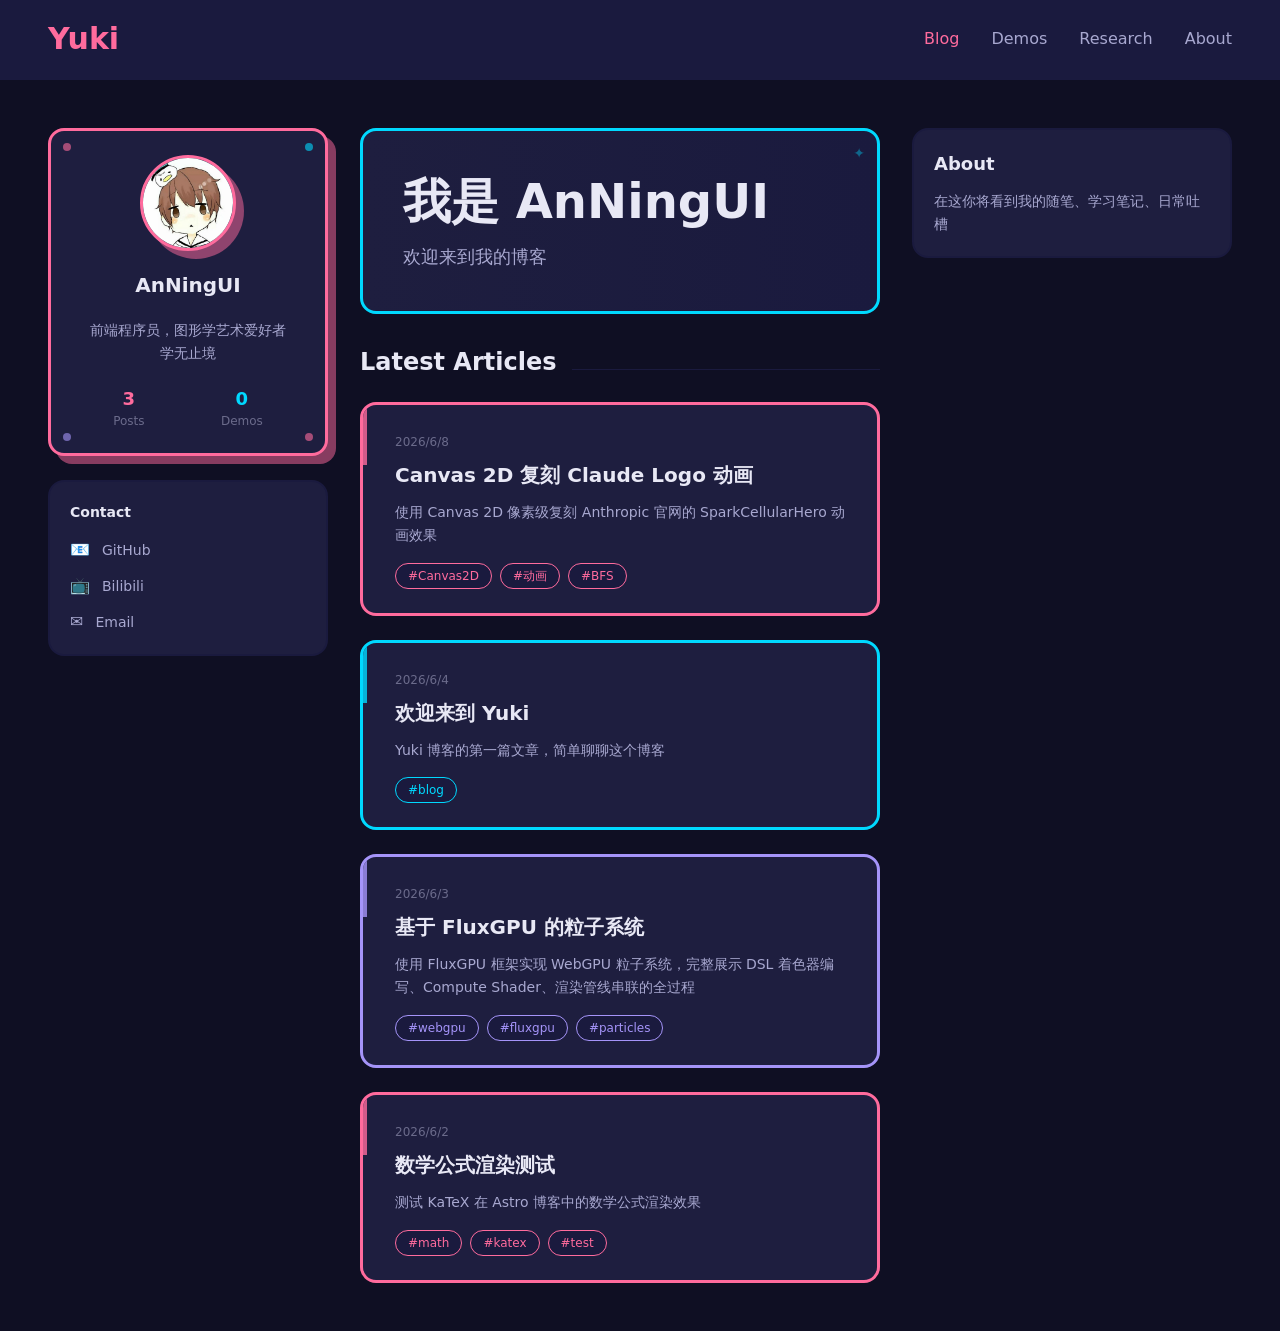
==== commit 4b0a3031: "迁移到twcss v4, astro v6" ====
--- a/index.html
+++ b/index.html
@@ -1,5 +1,4 @@
-<!DOCTYPE html><html lang="zh-CN"> <head><meta charset="UTF-8"><meta name="description" content="Yuki - WebGPU Graphics Programming"><meta name="viewport" content="width=device-width"><link rel="icon" type="image/svg+xml" href="/favicon.svg"><meta name="generator" content="Astro v5.18.2"><title>Yuki</title><!-- Inter & Playfair Display Fonts --><link rel="preconnect" href="https://fonts.googleapis.com"><link rel="preconnect" href="https://fonts.gstatic.com" crossorigin><link href="https://fonts.googleapis.com/css2?family=Inter:wght@400;500;600;700;900&family=Playfair+Display:wght@400;500;600&display=swap" rel="stylesheet"><link rel="stylesheet" href="/_astro/about.BjN6mKFt.css">
-<link rel="stylesheet" href="/_astro/_slug_.UOOrHIZd.css"></head> <body class="min-h-screen bg-bg-dark text-text-primary"> <header class="w-full h-16 lg:h-20 bg-bg-elevated border-b-2 border-stroke-dark relative"> <div class="h-full px-4 sm:px-8 lg:px-12 flex items-center gap-4 lg:gap-8"> <!-- Logo --> <a href="/" class="text-xl lg:text-3xl font-black text-primary hover:opacity-80 transition-opacity">
+<!DOCTYPE html><html lang="zh-CN"> <head><meta charset="UTF-8"><meta name="description" content="Yuki - WebGPU Graphics Programming"><meta name="viewport" content="width=device-width"><link rel="icon" type="image/svg+xml" href="/favicon.svg"><meta name="generator" content="Astro v6.4.6"><title>Yuki</title><!-- Inter & Playfair Display Fonts --><link rel="preconnect" href="https://fonts.googleapis.com"><link rel="preconnect" href="https://fonts.gstatic.com" crossorigin><link href="https://fonts.googleapis.com/css2?family=Inter:wght@400;500;600;700;900&family=Playfair+Display:wght@400;500;600&display=swap" rel="stylesheet"><link rel="stylesheet" href="/_astro/BaseLayout.DN0nKMh2.css"></head> <body class="min-h-screen bg-bg-dark text-text-primary pt-16 lg:pt-20"> <header class="fixed top-0 left-0 right-0 w-full h-16 lg:h-20 bg-bg-elevated border-b-2 border-stroke-dark z-50 backdrop-blur-sm bg-opacity-95"> <div class="h-full px-4 sm:px-8 lg:px-12 flex items-center gap-4 lg:gap-8"> <!-- Logo --> <a href="/" class="text-xl lg:text-3xl font-black text-primary hover:opacity-80 transition-opacity">
 Yuki
 </a> <!-- Spacer --> <div class="flex-1"></div> <!-- Navigation (hidden on mobile) --> <nav class="hidden md:flex gap-6 lg:gap-8"> <a href="/" class="text-sm lg:text-base font-medium transition-colors text-primary"> Blog </a><a href="/demos" class="text-sm lg:text-base font-medium transition-colors text-text-secondary hover:text-text-primary"> Demos </a><a href="/research" class="text-sm lg:text-base font-medium transition-colors text-text-secondary hover:text-text-primary"> Research </a><a href="/about" class="text-sm lg:text-base font-medium transition-colors text-text-secondary hover:text-text-primary"> About </a> </nav> <!-- Mobile Menu Icon --> <button id="mobile-menu-button" class="md:hidden flex flex-col gap-1 w-8 h-8 items-center justify-center" aria-label="Menu"> <div class="w-5 h-0.5 bg-text-primary rounded-full transition-transform duration-200"></div> <div class="w-5 h-0.5 bg-text-primary rounded-full transition-opacity duration-200"></div> <div class="w-5 h-0.5 bg-text-primary rounded-full transition-transform duration-200"></div> </button> </div> <!-- Mobile Menu Dropdown --> <nav id="mobile-menu" class="md:hidden absolute top-full left-0 w-full bg-bg-elevated border-b-2 border-stroke-dark transform origin-top scale-y-0 opacity-0 transition-all duration-200 ease-out z-50"> <div class="flex flex-col py-4"> <a href="/" class="px-6 py-3 text-base font-medium transition-colors text-primary bg-primary bg-opacity-10"> Blog </a><a href="/demos" class="px-6 py-3 text-base font-medium transition-colors text-text-secondary hover:text-text-primary hover:bg-bg-card"> Demos </a><a href="/research" class="px-6 py-3 text-base font-medium transition-colors text-text-secondary hover:text-text-primary hover:bg-bg-card"> Research </a><a href="/about" class="px-6 py-3 text-base font-medium transition-colors text-text-secondary hover:text-text-primary hover:bg-bg-card"> About </a> </div> </nav> </header> <script type="module">const s=document.getElementById("mobile-menu-button"),e=document.getElementById("mobile-menu");let a=!1;s?.addEventListener("click",()=>{if(a=!a,a){e?.classList.remove("scale-y-0","opacity-0"),e?.classList.add("scale-y-100","opacity-100");const t=s.querySelectorAll("div");t[0]?.classList.add("rotate-45","translate-y-[6px]"),t[1]?.classList.add("opacity-0"),t[2]?.classList.add("-rotate-45","-translate-y-[6px]")}else{e?.classList.remove("scale-y-100","opacity-100"),e?.classList.add("scale-y-0","opacity-0");const t=s.querySelectorAll("div");t[0]?.classList.remove("rotate-45","translate-y-[6px]"),t[1]?.classList.remove("opacity-0"),t[2]?.classList.remove("-rotate-45","-translate-y-[6px]")}});document.addEventListener("click",t=>{a&&!s?.contains(t.target)&&!e?.contains(t.target)&&s?.click()});</script>  <main class="w-full flex flex-col lg:flex-row px-4 sm:px-6 lg:px-12 py-6 lg:py-12 gap-6 lg:gap-8"> <!-- Left Sidebar: Profile (hidden on mobile/tablet) --> <div class="hidden lg:block"> <aside class="w-[280px] flex flex-col gap-6"> <!-- Profile Card --> <div class="relative bg-bg-card rounded-2xl border-[3px] border-primary shadow-celluloid-pink p-6 flex flex-col items-center gap-5"> <!-- 四角装饰点 --> <div class="absolute top-3 left-3 w-2 h-2 rounded-full bg-primary opacity-60"></div> <div class="absolute top-3 right-3 w-2 h-2 rounded-full bg-secondary opacity-60"></div> <div class="absolute bottom-3 left-3 w-2 h-2 rounded-full bg-accent opacity-60"></div> <div class="absolute bottom-3 right-3 w-2 h-2 rounded-full bg-primary opacity-60"></div> <!-- Avatar --> <div class="w-24 h-24 rounded-full border-[3px] border-primary shadow-celluloid-pink overflow-hidden bg-bg-elevated"> <img src="/images/avatar.jpg" alt="Avatar" class="w-full h-full object-cover"> </div> <!-- Name --> <h2 class="text-xl font-bold text-text-primary">AnNingUI</h2> <!-- Bio --> <p class="text-sm text-center text-text-secondary leading-relaxed">
 前端程序员，图形学艺术爱好者<br>
--- a/_astro/BaseLayout.DN0nKMh2.css
+++ b/_astro/BaseLayout.DN0nKMh2.css
@@ -0,0 +1 @@
+@layer properties{@supports (((-webkit-hyphens:none)) and (not (margin-trim:inline))) or ((-moz-orient:inline) and (not (color:rgb(from red r g b)))){*,:before,:after,::backdrop{--tw-translate-x:0;--tw-translate-y:0;--tw-translate-z:0;--tw-scale-x:1;--tw-scale-y:1;--tw-scale-z:1;--tw-rotate-x:initial;--tw-rotate-y:initial;--tw-rotate-z:initial;--tw-skew-x:initial;--tw-skew-y:initial;--tw-pan-x:initial;--tw-pan-y:initial;--tw-pinch-zoom:initial;--tw-scroll-snap-strictness:proximity;--tw-space-y-reverse:0;--tw-space-x-reverse:0;--tw-divide-x-reverse:0;--tw-border-style:solid;--tw-divide-y-reverse:0;--tw-gradient-position:initial;--tw-gradient-from:#0000;--tw-gradient-via:#0000;--tw-gradient-to:#0000;--tw-gradient-stops:initial;--tw-gradient-via-stops:initial;--tw-gradient-from-position:0%;--tw-gradient-via-position:50%;--tw-gradient-to-position:100%;--tw-leading:initial;--tw-font-weight:initial;--tw-ordinal:initial;--tw-slashed-zero:initial;--tw-numeric-figure:initial;--tw-numeric-spacing:initial;--tw-numeric-fraction:initial;--tw-shadow:0 0 #0000;--tw-shadow-color:initial;--tw-shadow-alpha:100%;--tw-inset-shadow:0 0 #0000;--tw-inset-shadow-color:initial;--tw-inset-shadow-alpha:100%;--tw-ring-color:initial;--tw-ring-shadow:0 0 #0000;--tw-inset-ring-color:initial;--tw-inset-ring-shadow:0 0 #0000;--tw-ring-inset:initial;--tw-ring-offset-width:0px;--tw-ring-offset-color:#fff;--tw-ring-offset-shadow:0 0 #0000;--tw-outline-style:solid;--tw-blur:initial;--tw-brightness:initial;--tw-contrast:initial;--tw-grayscale:initial;--tw-hue-rotate:initial;--tw-invert:initial;--tw-opacity:initial;--tw-saturate:initial;--tw-sepia:initial;--tw-drop-shadow:initial;--tw-drop-shadow-color:initial;--tw-drop-shadow-alpha:100%;--tw-drop-shadow-size:initial;--tw-backdrop-blur:initial;--tw-backdrop-brightness:initial;--tw-backdrop-contrast:initial;--tw-backdrop-grayscale:initial;--tw-backdrop-hue-rotate:initial;--tw-backdrop-invert:initial;--tw-backdrop-opacity:initial;--tw-backdrop-saturate:initial;--tw-backdrop-sepia:initial;--tw-duration:initial;--tw-ease:initial;--tw-contain-size:initial;--tw-contain-layout:initial;--tw-contain-paint:initial;--tw-contain-style:initial;--tw-text-shadow-color:initial;--tw-text-shadow-alpha:100%}}}@layer theme{:root,:host{--font-sans:ui-sans-serif, system-ui, sans-serif, "Apple Color Emoji", "Segoe UI Emoji", "Segoe UI Symbol", "Noto Color Emoji";--font-mono:ui-monospace, SFMono-Regular, Menlo, Monaco, Consolas, "Liberation Mono", "Courier New", monospace;--color-red-500:oklch(63.7% .237 25.331);--spacing:.25rem;--container-4xl:56rem;--text-xs:.75rem;--text-xs--line-height:calc(1 / .75);--text-sm:.875rem;--text-sm--line-height:calc(1.25 / .875);--text-base:1rem;--text-base--line-height: 1.5 ;--text-lg:1.125rem;--text-lg--line-height:calc(1.75 / 1.125);--text-xl:1.25rem;--text-xl--line-height:calc(1.75 / 1.25);--text-2xl:1.5rem;--text-2xl--line-height:calc(2 / 1.5);--text-3xl:1.875rem;--text-3xl--line-height: 1.2 ;--text-4xl:2.25rem;--text-4xl--line-height:calc(2.5 / 2.25);--text-5xl:3rem;--text-5xl--line-height:1;--text-6xl:3.75rem;--text-6xl--line-height:1;--text-7xl:4.5rem;--text-7xl--line-height:1;--text-8xl:6rem;--text-8xl--line-height:1;--font-weight-medium:500;--font-weight-semibold:600;--font-weight-bold:700;--font-weight-black:900;--leading-tight:1.25;--leading-relaxed:1.625;--radius-md:.375rem;--radius-lg:.5rem;--radius-xl:.75rem;--radius-2xl:1rem;--ease-in:cubic-bezier(.4, 0, 1, 1);--ease-out:cubic-bezier(0, 0, .2, 1);--ease-in-out:cubic-bezier(.4, 0, .2, 1);--blur-sm:8px;--default-transition-duration:.15s;--default-transition-timing-function:cubic-bezier(.4, 0, .2, 1);--default-font-family:var(--font-sans);--default-mono-font-family:var(--font-mono);--color-primary:#ff6b9d;--color-secondary:#00d9ff;--color-accent:#a594f9;--color-bg-dark:#0f0f23;--color-bg-card:#1e1e3f;--color-bg-elevated:#1a1a3e;--color-text-primary:#e8e8f5;--color-text-secondary:#a8a8d0;--color-text-muted:#6b6b8b;--color-stroke-dark:#1a1a3e}}@layer base{*,:after,:before,::backdrop{box-sizing:border-box;border:0 solid;margin:0;padding:0}::file-selector-button{box-sizing:border-box;border:0 solid;margin:0;padding:0}html,:host{-webkit-text-size-adjust:100%;tab-size:4;line-height:1.5;font-family:var(--default-font-family,ui-sans-serif, system-ui, sans-serif, "Apple Color Emoji", "Segoe UI Emoji", "Segoe UI Symbol", "Noto Color Emoji");font-feature-settings:var(--default-font-feature-settings,normal);font-variation-settings:var(--default-font-variation-settings,normal);-webkit-tap-highlight-color:transparent}hr{height:0;color:inherit;border-top-width:1px}abbr:where([title]){-webkit-text-decoration:underline dotted;text-decoration:underline dotted}h1,h2,h3,h4,h5,h6{font-size:inherit;font-weight:inherit}a{color:inherit;-webkit-text-decoration:inherit;text-decoration:inherit}b,strong{font-weight:bolder}code,kbd,samp,pre{font-family:var(--default-mono-font-family,ui-monospace, SFMono-Regular, Menlo, Monaco, Consolas, "Liberation Mono", "Courier New", monospace);font-feature-settings:var(--default-mono-font-feature-settings,normal);font-variation-settings:var(--default-mono-font-variation-settings,normal);font-size:1em}small{font-size:80%}sub,sup{vertical-align:baseline;font-size:75%;line-height:0;position:relative}sub{bottom:-.25em}sup{top:-.5em}table{text-indent:0;border-color:inherit;border-collapse:collapse}:-moz-focusring{outline:auto}progress{vertical-align:baseline}summary{display:list-item}ol,ul,menu{list-style:none}img,svg,video,canvas,audio,iframe,embed,object{vertical-align:middle;display:block}img,video{max-width:100%;height:auto}button,input,select,optgroup,textarea{font:inherit;font-feature-settings:inherit;font-variation-settings:inherit;letter-spacing:inherit;color:inherit;opacity:1;background-color:#0000;border-radius:0}::file-selector-button{font:inherit;font-feature-settings:inherit;font-variation-settings:inherit;letter-spacing:inherit;color:inherit;opacity:1;background-color:#0000;border-radius:0}:where(select:is([multiple],[size])) optgroup{font-weight:bolder}:where(select:is([multiple],[size])) optgroup option{padding-inline-start:20px}::file-selector-button{margin-inline-end:4px}::placeholder{opacity:1}@supports (not ((-webkit-appearance:-apple-pay-button))) or (contain-intrinsic-size:1px){::placeholder{color:currentColor}@supports (color:color-mix(in lab,red,red)){::placeholder{color:color-mix(in oklab,currentcolor 50%,transparent)}}}textarea{resize:vertical}::-webkit-search-decoration{-webkit-appearance:none}::-webkit-date-and-time-value{min-height:1lh;text-align:inherit}::-webkit-datetime-edit{display:inline-flex}::-webkit-datetime-edit-fields-wrapper{padding:0}::-webkit-datetime-edit{padding-block:0}::-webkit-datetime-edit-year-field{padding-block:0}::-webkit-datetime-edit-month-field{padding-block:0}::-webkit-datetime-edit-day-field{padding-block:0}::-webkit-datetime-edit-hour-field{padding-block:0}::-webkit-datetime-edit-minute-field{padding-block:0}::-webkit-datetime-edit-second-field{padding-block:0}::-webkit-datetime-edit-millisecond-field{padding-block:0}::-webkit-datetime-edit-meridiem-field{padding-block:0}::-webkit-calendar-picker-indicator{line-height:1}:-moz-ui-invalid{box-shadow:none}button,input:where([type=button],[type=reset],[type=submit]){appearance:button}::file-selector-button{appearance:button}::-webkit-inner-spin-button{height:auto}::-webkit-outer-spin-button{height:auto}[hidden]:where(:not([hidden=until-found])){display:none!important}}@layer components;@layer utilities{.\@container,.\@container-\[inline-size\]{container-type:inline-size}.\@container-size{container-type:size}.pointer-events-auto{pointer-events:auto}.pointer-events-none{pointer-events:none}.collapse{visibility:collapse}.invisible{visibility:hidden}.visible{visibility:visible}.sr-only{clip-path:inset(50%);white-space:nowrap;border-width:0;width:1px;height:1px;margin:-1px;padding:0;position:absolute;overflow:hidden}.not-sr-only{clip-path:none;white-space:normal;width:auto;height:auto;margin:0;padding:0;position:static;overflow:visible}.\!absolute{position:absolute!important}.absolute{position:absolute}.fixed{position:fixed}.relative{position:relative}.static{position:static}.sticky{position:sticky}.start-1{inset-inline-start:calc(var(--spacing) * 1)}.top-0{top:0}.top-3{top:calc(var(--spacing) * 3)}.top-full{top:100%}.right-0{right:0}.right-3{right:calc(var(--spacing) * 3)}.bottom-3{bottom:calc(var(--spacing) * 3)}.left-0{left:0}.left-3{left:calc(var(--spacing) * 3)}.isolate{isolation:isolate}.isolation-auto{isolation:auto}.z-50{z-index:50}.order-0,.order-none{order:0}.float-end{float:inline-end}.float-left{float:left}.float-none{float:none}.float-right{float:right}.float-start{float:inline-start}.clear-both{clear:both}.clear-end{clear:inline-end}.clear-left{clear:left}.clear-none{clear:none}.clear-right{clear:right}.clear-start{clear:inline-start}.container{width:100%}@media(min-width:40rem){.container{max-width:40rem}}@media(min-width:48rem){.container{max-width:48rem}}@media(min-width:64rem){.container{max-width:64rem}}@media(min-width:80rem){.container{max-width:80rem}}@media(min-width:96rem){.container{max-width:96rem}}.m-2{margin:calc(var(--spacing) * 2)}.mx-2{margin-inline:calc(var(--spacing) * 2)}.mx-auto{margin-inline:auto}.my-4{margin-block:calc(var(--spacing) * 4)}.my-6{margin-block:calc(var(--spacing) * 6)}.mt-1{margin-top:var(--spacing)}.mt-2{margin-top:calc(var(--spacing) * 2)}.mt-4{margin-top:calc(var(--spacing) * 4)}.mt-6{margin-top:calc(var(--spacing) * 6)}.mt-8{margin-top:calc(var(--spacing) * 8)}.mt-10{margin-top:calc(var(--spacing) * 10)}.mt-\[16px\]{margin-top:16px}.mr-2{margin-right:calc(var(--spacing) * 2)}.mb-1{margin-bottom:var(--spacing)}.mb-2{margin-bottom:calc(var(--spacing) * 2)}.mb-3{margin-bottom:calc(var(--spacing) * 3)}.mb-4{margin-bottom:calc(var(--spacing) * 4)}.mb-6{margin-bottom:calc(var(--spacing) * 6)}.mb-8{margin-bottom:calc(var(--spacing) * 8)}.ml-2{margin-left:calc(var(--spacing) * 2)}.box-border{box-sizing:border-box}.box-content{box-sizing:content-box}.line-clamp-2{-webkit-line-clamp:2;-webkit-box-orient:vertical;display:-webkit-box;overflow:hidden}.block{display:block}.block\!{display:block!important}.contents{display:contents}.contents\!{display:contents!important}.flex{display:flex}.flow-root{display:flow-root}.grid{display:grid}.grid\!{display:grid!important}.hidden{display:none}.inline{display:inline}.inline-block{display:inline-block}.inline-flex{display:inline-flex}.inline-grid{display:inline-grid}.inline-table{display:inline-table}.list-item{display:list-item}.table{display:table}.table\!{display:table!important}.table-caption{display:table-caption}.table-cell{display:table-cell}.table-column{display:table-column}.table-column-group{display:table-column-group}.table-footer-group{display:table-footer-group}.table-header-group{display:table-header-group}.table-row{display:table-row}.table-row-group{display:table-row-group}.field-sizing-content{field-sizing:content}.field-sizing-fixed{field-sizing:fixed}.size-1{width:var(--spacing);height:var(--spacing)}.size-auto{width:auto;height:auto}.h-0\.5{height:calc(var(--spacing) * .5)}.h-2{height:calc(var(--spacing) * 2)}.h-3{height:calc(var(--spacing) * 3)}.h-8{height:calc(var(--spacing) * 8)}.h-16{height:calc(var(--spacing) * 16)}.h-24{height:calc(var(--spacing) * 24)}.h-32{height:calc(var(--spacing) * 32)}.h-40{height:calc(var(--spacing) * 40)}.h-84{height:calc(var(--spacing) * 84)}.h-120{height:calc(var(--spacing) * 120)}.h-\[50px\]{height:50px}.h-\[160px\]{height:160px}.h-\[450px\]{height:450px}.h-auto{height:auto}.h-full{height:100%}.h-lh{height:1lh}.h-px{height:1px}.h-screen{height:100vh}.max-h-lh{max-height:1lh}.max-h-none{max-height:none}.max-h-screen{max-height:100vh}.min-h-auto{min-height:auto}.min-h-lh{min-height:1lh}.min-h-screen{min-height:100vh}.w-0\.5{width:calc(var(--spacing) * .5)}.w-1\/2{width:50%}.w-2{width:calc(var(--spacing) * 2)}.w-3{width:calc(var(--spacing) * 3)}.w-5{width:calc(var(--spacing) * 5)}.w-6{width:calc(var(--spacing) * 6)}.w-8{width:calc(var(--spacing) * 8)}.w-24{width:calc(var(--spacing) * 24)}.w-32{width:calc(var(--spacing) * 32)}.w-\[280px\]{width:280px}.w-\[320px\]{width:320px}.w-auto{width:auto}.w-full{width:100%}.w-screen{width:100vw}.max-w-4xl{max-width:var(--container-4xl)}.max-w-\[800px\]{max-width:800px}.max-w-full{max-width:100%}.max-w-none{max-width:none}.max-w-screen{max-width:100vw}.min-w-0{min-width:0}.min-w-auto{min-width:auto}.min-w-screen{min-width:100vw}.flex-1{flex:1}.flex-auto{flex:auto}.flex-initial{flex:0 auto}.flex-none{flex:none}.flex-shrink,.shrink{flex-shrink:1}.shrink-0{flex-shrink:0}.flex-grow,.grow{flex-grow:1}.basis-auto{flex-basis:auto}.basis-full{flex-basis:100%}.table-auto{table-layout:auto}.table-fixed{table-layout:fixed}.caption-bottom{caption-side:bottom}.caption-top{caption-side:top}.border-collapse{border-collapse:collapse}.border-separate{border-collapse:separate}.origin-top{transform-origin:top}.-translate-full{--tw-translate-x:-100%;--tw-translate-y:-100%;translate:var(--tw-translate-x) var(--tw-translate-y)}.translate-full{--tw-translate-x:100%;--tw-translate-y:100%;translate:var(--tw-translate-x) var(--tw-translate-y)}.-translate-y-\[6px\]{--tw-translate-y: -6px ;translate:var(--tw-translate-x) var(--tw-translate-y)}.translate-y-\[6px\]{--tw-translate-y:6px;translate:var(--tw-translate-x) var(--tw-translate-y)}.translate-3d{translate:var(--tw-translate-x) var(--tw-translate-y) var(--tw-translate-z)}.translate-none{translate:none}.scale-y-0{--tw-scale-y:0%;scale:var(--tw-scale-x) var(--tw-scale-y)}.scale-y-100{--tw-scale-y:100%;scale:var(--tw-scale-x) var(--tw-scale-y)}.scale-3d{scale:var(--tw-scale-x) var(--tw-scale-y) var(--tw-scale-z)}.scale-none{scale:none}.-rotate-45{rotate:-45deg}.rotate-45{rotate:45deg}.rotate-none{rotate:none}.transform{transform:var(--tw-rotate-x,) var(--tw-rotate-y,) var(--tw-rotate-z,) var(--tw-skew-x,) var(--tw-skew-y,)}.transform\!{transform:var(--tw-rotate-x,) var(--tw-rotate-y,) var(--tw-rotate-z,) var(--tw-skew-x,) var(--tw-skew-y,)!important}.transform-cpu{transform:var(--tw-rotate-x,) var(--tw-rotate-y,) var(--tw-rotate-z,) var(--tw-skew-x,) var(--tw-skew-y,)}.transform-gpu{transform:translateZ(0) var(--tw-rotate-x,) var(--tw-rotate-y,) var(--tw-rotate-z,) var(--tw-skew-x,) var(--tw-skew-y,)}.transform-none{transform:none}.touch-pinch-zoom{--tw-pinch-zoom:pinch-zoom;touch-action:var(--tw-pan-x,) var(--tw-pan-y,) var(--tw-pinch-zoom,)}.resize{resize:both}.resize-none{resize:none}.resize-x{resize:horizontal}.resize-y{resize:vertical}.snap-none{scroll-snap-type:none}.snap-mandatory{--tw-scroll-snap-strictness:mandatory}.snap-proximity{--tw-scroll-snap-strictness:proximity}.snap-align-none{scroll-snap-align:none}.snap-center{scroll-snap-align:center}.snap-end{scroll-snap-align:end}.snap-start{scroll-snap-align:start}.snap-always{scroll-snap-stop:always}.snap-normal{scroll-snap-stop:normal}.scrollbar-auto{scrollbar-width:auto}.scrollbar-none{scrollbar-width:none}.scrollbar-thin{scrollbar-width:thin}.scrollbar-gutter-auto{scrollbar-gutter:auto}.scrollbar-gutter-both{scrollbar-gutter:stable both-edges}.scrollbar-gutter-stable{scrollbar-gutter:stable}.list-inside{list-style-position:inside}.list-outside{list-style-position:outside}.appearance-auto{appearance:auto}.appearance-none{appearance:none}.grid-flow-col{grid-auto-flow:column}.grid-flow-col-dense{grid-auto-flow:column dense}.grid-flow-dense{grid-auto-flow:dense}.grid-flow-row{grid-auto-flow:row}.grid-flow-row-dense{grid-auto-flow:dense}.grid-cols-1{grid-template-columns:repeat(1,minmax(0,1fr))}.grid-cols-2{grid-template-columns:repeat(2,minmax(0,1fr))}.grid-cols-\[160px_1fr\]{grid-template-columns:160px 1fr}.flex-col{flex-direction:column}.flex-col-reverse{flex-direction:column-reverse}.flex-row{flex-direction:row}.flex-row-reverse{flex-direction:row-reverse}.flex-nowrap{flex-wrap:nowrap}.flex-wrap{flex-wrap:wrap}.flex-wrap-reverse{flex-wrap:wrap-reverse}.place-content-around{place-content:space-around}.place-content-baseline{place-content:baseline start}.place-content-between{place-content:space-between}.place-content-center{place-content:center}.place-content-center-safe{place-content:safe center}.place-content-end{place-content:end}.place-content-end-safe{place-content:safe end}.place-content-evenly{place-content:space-evenly}.place-content-start{place-content:start}.place-content-stretch{place-content:stretch}.place-items-baseline{place-items:baseline}.place-items-center{place-items:center}.place-items-center-safe{place-items:safe center}.place-items-end{place-items:end}.place-items-end-safe{place-items:safe end}.place-items-start{place-items:start}.place-items-stretch{place-items:stretch stretch}.content-around{align-content:space-around}.content-baseline{align-content:baseline}.content-between{align-content:space-between}.content-center{align-content:center}.content-center-safe{align-content:safe center}.content-end{align-content:flex-end}.content-end-safe{align-content:safe flex-end}.content-evenly{align-content:space-evenly}.content-normal{align-content:normal}.content-start{align-content:flex-start}.content-stretch{align-content:stretch}.items-baseline{align-items:baseline}.items-baseline-last{align-items:last baseline}.items-center{align-items:center}.items-center-safe{align-items:safe center}.items-end{align-items:flex-end}.items-end-safe{align-items:safe flex-end}.items-start{align-items:flex-start}.items-stretch{align-items:stretch}.justify-around{justify-content:space-around}.justify-baseline{justify-content:baseline}.justify-between{justify-content:space-between}.justify-center{justify-content:center}.justify-center-safe{justify-content:safe center}.justify-end{justify-content:flex-end}.justify-end-safe{justify-content:safe flex-end}.justify-evenly{justify-content:space-evenly}.justify-normal{justify-content:normal}.justify-start{justify-content:flex-start}.justify-stretch{justify-content:stretch}.justify-items-center{justify-items:center}.justify-items-center-safe{justify-items:safe center}.justify-items-end{justify-items:end}.justify-items-end-safe{justify-items:safe end}.justify-items-normal{justify-items:normal}.justify-items-start{justify-items:start}.justify-items-stretch{justify-items:stretch}.gap-1{gap:var(--spacing)}.gap-1\.5{gap:calc(var(--spacing) * 1.5)}.gap-2{gap:calc(var(--spacing) * 2)}.gap-3{gap:calc(var(--spacing) * 3)}.gap-4{gap:calc(var(--spacing) * 4)}.gap-5{gap:calc(var(--spacing) * 5)}.gap-6{gap:calc(var(--spacing) * 6)}.gap-8{gap:calc(var(--spacing) * 8)}:where(.space-y-0>:not(:last-child)){--tw-space-y-reverse:0;margin-block:0}:where(.space-y-0\.5>:not(:last-child)){--tw-space-y-reverse:0;margin-block-start:calc(calc(var(--spacing) * .5) * var(--tw-space-y-reverse));margin-block-end:calc(calc(var(--spacing) * .5) * calc(1 - var(--tw-space-y-reverse)))}:where(.space-y-3>:not(:last-child)){--tw-space-y-reverse:0;margin-block-start:calc(calc(var(--spacing) * 3) * var(--tw-space-y-reverse));margin-block-end:calc(calc(var(--spacing) * 3) * calc(1 - var(--tw-space-y-reverse)))}:where(.space-y-reverse>:not(:last-child)){--tw-space-y-reverse:1}:where(.space-x-reverse>:not(:last-child)){--tw-space-x-reverse:1}:where(.divide-x>:not(:last-child)){--tw-divide-x-reverse:0;border-inline-style:var(--tw-border-style);border-inline-start-width:calc(1px * var(--tw-divide-x-reverse));border-inline-end-width:calc(1px * calc(1 - var(--tw-divide-x-reverse)))}:where(.divide-y>:not(:last-child)){--tw-divide-y-reverse:0;border-bottom-style:var(--tw-border-style);border-top-style:var(--tw-border-style);border-top-width:calc(1px * var(--tw-divide-y-reverse));border-bottom-width:calc(1px * calc(1 - var(--tw-divide-y-reverse)))}:where(.divide-y-reverse>:not(:last-child)){--tw-divide-y-reverse:1}.place-self-auto{place-self:auto}.place-self-center{place-self:center}.place-self-center-safe{place-self:safe center}.place-self-end{place-self:end}.place-self-end-safe{place-self:safe end}.place-self-start{place-self:start}.place-self-stretch{place-self:stretch stretch}.self-auto{align-self:auto}.self-baseline{align-self:baseline}.self-baseline-last{align-self:last baseline}.self-center{align-self:center}.self-center-safe{align-self:safe center}.self-end{align-self:flex-end}.self-end-safe{align-self:safe flex-end}.self-start{align-self:flex-start}.self-stretch{align-self:stretch}.justify-self-auto{justify-self:auto}.justify-self-center{justify-self:center}.justify-self-center-safe{justify-self:safe center}.justify-self-end{justify-self:flex-end}.justify-self-end-safe{justify-self:safe flex-end}.justify-self-start{justify-self:flex-start}.justify-self-stretch{justify-self:stretch}.truncate{text-overflow:ellipsis;white-space:nowrap;overflow:hidden}.overflow-hidden{overflow:hidden}.overflow-x-auto{overflow-x:auto}.scroll-auto{scroll-behavior:auto}.scroll-smooth{scroll-behavior:smooth}.rounded{border-radius:.25rem}.rounded-2xl{border-radius:var(--radius-2xl)}.rounded-full{border-radius:3.40282e38px}.rounded-lg{border-radius:var(--radius-lg)}.rounded-xl{border-radius:var(--radius-xl)}.rounded-s{border-start-start-radius:.25rem;border-end-start-radius:.25rem}.rounded-ss{border-start-start-radius:.25rem}.rounded-e{border-start-end-radius:.25rem;border-end-end-radius:.25rem}.rounded-se{border-start-end-radius:.25rem}.rounded-ee{border-end-end-radius:.25rem}.rounded-es{border-end-start-radius:.25rem}.rounded-t{border-top-left-radius:.25rem;border-top-right-radius:.25rem}.rounded-l{border-top-left-radius:.25rem;border-bottom-left-radius:.25rem}.rounded-tl{border-top-left-radius:.25rem}.rounded-r{border-top-right-radius:.25rem;border-bottom-right-radius:.25rem}.rounded-r-xl{border-top-right-radius:var(--radius-xl);border-bottom-right-radius:var(--radius-xl)}.rounded-tr{border-top-right-radius:.25rem}.rounded-b{border-bottom-right-radius:.25rem;border-bottom-left-radius:.25rem}.rounded-br{border-bottom-right-radius:.25rem}.rounded-bl{border-bottom-left-radius:.25rem}.border{border-style:var(--tw-border-style);border-width:1px}.border-0{border-style:var(--tw-border-style);border-width:0}.border-2{border-style:var(--tw-border-style);border-width:2px}.border-4{border-style:var(--tw-border-style);border-width:4px}.border-\[3px\]{border-style:var(--tw-border-style);border-width:3px}.border-x{border-inline-style:var(--tw-border-style);border-inline-width:1px}.border-y{border-block-style:var(--tw-border-style);border-block-width:1px}.border-s{border-inline-start-style:var(--tw-border-style);border-inline-start-width:1px}.border-e{border-inline-end-style:var(--tw-border-style);border-inline-end-width:1px}.border-bs{border-block-start-style:var(--tw-border-style);border-block-start-width:1px}.border-be{border-block-end-style:var(--tw-border-style);border-block-end-width:1px}.border-t{border-top-style:var(--tw-border-style);border-top-width:1px}.border-r{border-right-style:var(--tw-border-style);border-right-width:1px}.border-b{border-bottom-style:var(--tw-border-style);border-bottom-width:1px}.border-b-2{border-bottom-style:var(--tw-border-style);border-bottom-width:2px}.border-l{border-left-style:var(--tw-border-style);border-left-width:1px}.border-l-4{border-left-style:var(--tw-border-style);border-left-width:4px}.border-dashed{--tw-border-style:dashed;border-style:dashed}.border-dotted{--tw-border-style:dotted;border-style:dotted}.border-double{--tw-border-style:double;border-style:double}.border-hidden{--tw-border-style:hidden;border-style:hidden}.border-none{--tw-border-style:none;border-style:none}.border-solid{--tw-border-style:solid;border-style:solid}.border-accent{border-color:var(--color-accent)}.border-accent\/30{border-color:#a594f94d}@supports (color:color-mix(in lab,red,red)){.border-accent\/30{border-color:color-mix(in oklab,var(--color-accent) 30%,transparent)}}.border-primary{border-color:var(--color-primary)}.border-secondary{border-color:var(--color-secondary)}.border-stroke-dark{border-color:var(--color-stroke-dark)}.bg-\(--my_variable\){background-color:var(--my_variable)}.bg-\(color\:--my-color\){background-color:var(--my-color)}.bg-\[\#0088cc\]{background-color:#08c}.bg-\[color\:var\(--my-color\)\]{background-color:var(--my-color)}.bg-\[var\(--my_variable\)\]{background-color:var(--my_variable)}.bg-accent{background-color:var(--color-accent)}.bg-accent\/20{background-color:#a594f933}@supports (color:color-mix(in lab,red,red)){.bg-accent\/20{background-color:color-mix(in oklab,var(--color-accent) 20%,transparent)}}.bg-bg-card{background-color:var(--color-bg-card)}.bg-bg-dark{background-color:var(--color-bg-dark)}.bg-bg-dark\/80{background-color:#0f0f23cc}@supports (color:color-mix(in lab,red,red)){.bg-bg-dark\/80{background-color:color-mix(in oklab,var(--color-bg-dark) 80%,transparent)}}.bg-bg-elevated{background-color:var(--color-bg-elevated)}.bg-primary{background-color:var(--color-primary)}.bg-primary\/30{background-color:#ff6b9d4d}@supports (color:color-mix(in lab,red,red)){.bg-primary\/30{background-color:color-mix(in oklab,var(--color-primary) 30%,transparent)}}.bg-red-500{background-color:var(--color-red-500)}.bg-red-500\/50{background-color:#fb2c3680}@supports (color:color-mix(in lab,red,red)){.bg-red-500\/50{background-color:color-mix(in oklab,var(--color-red-500) 50%,transparent)}}.bg-red-500\/\[50\%\]{background-color:#fb2c3680}@supports (color:color-mix(in lab,red,red)){.bg-red-500\/\[50\%\]{background-color:color-mix(in oklab,var(--color-red-500) 50%,transparent)}}.bg-secondary{background-color:var(--color-secondary)}.bg-stroke-dark{background-color:var(--color-stroke-dark)}.bg-text-primary{background-color:var(--color-text-primary)}.bg-transparent{background-color:#0000}.-bg-conic,.bg-conic{--tw-gradient-position:in oklab;background-image:conic-gradient(var(--tw-gradient-stops))}.bg-gradient-to-r{--tw-gradient-position:to right in oklab;background-image:linear-gradient(var(--tw-gradient-stops))}.bg-radial{--tw-gradient-position:in oklab;background-image:radial-gradient(var(--tw-gradient-stops))}.bg-none{background-image:none}.via-none{--tw-gradient-via-stops:initial}.from-bg-card{--tw-gradient-from:var(--color-bg-card);--tw-gradient-stops:var(--tw-gradient-via-stops,var(--tw-gradient-position), var(--tw-gradient-from) var(--tw-gradient-from-position), var(--tw-gradient-to) var(--tw-gradient-to-position))}.to-bg-elevated{--tw-gradient-to:var(--color-bg-elevated);--tw-gradient-stops:var(--tw-gradient-via-stops,var(--tw-gradient-position), var(--tw-gradient-from) var(--tw-gradient-from-position), var(--tw-gradient-to) var(--tw-gradient-to-position))}.mask-none{-webkit-mask-image:none;mask-image:none}.mask-circle{--tw-mask-radial-shape:circle}.mask-ellipse{--tw-mask-radial-shape:ellipse}.mask-radial-closest-corner{--tw-mask-radial-size:closest-corner}.mask-radial-closest-side{--tw-mask-radial-size:closest-side}.mask-radial-farthest-corner{--tw-mask-radial-size:farthest-corner}.mask-radial-farthest-side{--tw-mask-radial-size:farthest-side}.mask-radial-at-bottom{--tw-mask-radial-position:bottom}.mask-radial-at-bottom-left{--tw-mask-radial-position:bottom left}.mask-radial-at-bottom-right{--tw-mask-radial-position:bottom right}.mask-radial-at-center{--tw-mask-radial-position:center}.mask-radial-at-left{--tw-mask-radial-position:left}.mask-radial-at-right{--tw-mask-radial-position:right}.mask-radial-at-top{--tw-mask-radial-position:top}.mask-radial-at-top-left{--tw-mask-radial-position:top left}.mask-radial-at-top-right{--tw-mask-radial-position:top right}.box-decoration-clone{-webkit-box-decoration-break:clone;box-decoration-break:clone}.box-decoration-slice{-webkit-box-decoration-break:slice;box-decoration-break:slice}.decoration-clone{-webkit-box-decoration-break:clone;box-decoration-break:clone}.decoration-slice{-webkit-box-decoration-break:slice;box-decoration-break:slice}.bg-auto{background-size:auto}.bg-contain{background-size:contain}.bg-cover{background-size:cover}.bg-fixed{background-attachment:fixed}.bg-local{background-attachment:local}.bg-scroll{background-attachment:scroll}.bg-clip-border{background-clip:border-box}.bg-clip-content{background-clip:content-box}.bg-clip-padding{background-clip:padding-box}.bg-clip-text{-webkit-background-clip:text;background-clip:text}.bg-bottom{background-position:bottom}.bg-bottom-left{background-position:0 100%}.bg-bottom-right{background-position:100% 100%}.bg-center{background-position:50%}.bg-left{background-position:0}.bg-left-bottom{background-position:0 100%}.bg-left-top{background-position:0 0}.bg-right{background-position:100%}.bg-right-bottom{background-position:100% 100%}.bg-right-top{background-position:100% 0}.bg-top{background-position:top}.bg-top-left{background-position:0 0}.bg-top-right{background-position:100% 0}.bg-no-repeat{background-repeat:no-repeat}.bg-repeat{background-repeat:repeat}.bg-repeat-round{background-repeat:round}.bg-repeat-space{background-repeat:space}.bg-repeat-x{background-repeat:repeat-x}.bg-repeat-y{background-repeat:repeat-y}.bg-origin-border{background-origin:border-box}.bg-origin-content{background-origin:content-box}.bg-origin-padding{background-origin:padding-box}.mask-add{-webkit-mask-composite:source-over;mask-composite:add}.mask-exclude{-webkit-mask-composite:xor;mask-composite:exclude}.mask-intersect{-webkit-mask-composite:source-in;mask-composite:intersect}.mask-subtract{-webkit-mask-composite:source-out;mask-composite:subtract}.mask-alpha{-webkit-mask-source-type:alpha;mask-mode:alpha}.mask-luminance{-webkit-mask-source-type:luminance;mask-mode:luminance}.mask-match{-webkit-mask-source-type:auto;mask-mode:match-source}.mask-type-alpha{mask-type:alpha}.mask-type-luminance{mask-type:luminance}.mask-auto{-webkit-mask-size:auto;mask-size:auto}.mask-contain{-webkit-mask-size:contain;mask-size:contain}.mask-cover{-webkit-mask-size:cover;mask-size:cover}.mask-clip-border{-webkit-mask-clip:border-box;mask-clip:border-box}.mask-clip-content{-webkit-mask-clip:content-box;mask-clip:content-box}.mask-clip-fill{-webkit-mask-clip:fill-box;mask-clip:fill-box}.mask-clip-padding{-webkit-mask-clip:padding-box;mask-clip:padding-box}.mask-clip-stroke{-webkit-mask-clip:stroke-box;mask-clip:stroke-box}.mask-clip-view{-webkit-mask-clip:view-box;mask-clip:view-box}.mask-no-clip{-webkit-mask-clip:no-clip;mask-clip:no-clip}.mask-bottom{-webkit-mask-position:bottom;mask-position:bottom}.mask-bottom-left{-webkit-mask-position:0 100%;mask-position:0 100%}.mask-bottom-right{-webkit-mask-position:100% 100%;mask-position:100% 100%}.mask-center{-webkit-mask-position:50%;mask-position:50%}.mask-left{-webkit-mask-position:0;mask-position:0}.mask-right{-webkit-mask-position:100%;mask-position:100%}.mask-top{-webkit-mask-position:top;mask-position:top}.mask-top-left{-webkit-mask-position:0 0;mask-position:0 0}.mask-top-right{-webkit-mask-position:100% 0;mask-position:100% 0}.mask-no-repeat{-webkit-mask-repeat:no-repeat;mask-repeat:no-repeat}.mask-repeat{-webkit-mask-repeat:repeat;mask-repeat:repeat}.mask-repeat-round{-webkit-mask-repeat:round;mask-repeat:round}.mask-repeat-space{-webkit-mask-repeat:space;mask-repeat:space}.mask-repeat-x{-webkit-mask-repeat:repeat-x;mask-repeat:repeat-x}.mask-repeat-y{-webkit-mask-repeat:repeat-y;mask-repeat:repeat-y}.mask-origin-border{-webkit-mask-origin:border-box;mask-origin:border-box}.mask-origin-content{-webkit-mask-origin:content-box;mask-origin:content-box}.mask-origin-fill{-webkit-mask-origin:fill-box;mask-origin:fill-box}.mask-origin-padding{-webkit-mask-origin:padding-box;mask-origin:padding-box}.mask-origin-stroke{-webkit-mask-origin:stroke-box;mask-origin:stroke-box}.mask-origin-view{-webkit-mask-origin:view-box;mask-origin:view-box}.fill-none{fill:none}.stroke-none{stroke:none}.object-contain{object-fit:contain}.object-cover{object-fit:cover}.object-fill{object-fit:fill}.object-none{object-fit:none}.object-scale-down{object-fit:scale-down}.object-left-bottom{object-position:left bottom}.object-left-top{object-position:left top}.object-right-bottom{object-position:right bottom}.object-right-top{object-position:right top}.p-0{padding:0}.p-4{padding:calc(var(--spacing) * 4)}.p-5{padding:calc(var(--spacing) * 5)}.p-6{padding:calc(var(--spacing) * 6)}.px-1\.5{padding-inline:calc(var(--spacing) * 1.5)}.px-2{padding-inline:calc(var(--spacing) * 2)}.px-2\.5{padding-inline:calc(var(--spacing) * 2.5)}.px-3{padding-inline:calc(var(--spacing) * 3)}.px-4{padding-inline:calc(var(--spacing) * 4)}.px-6{padding-inline:calc(var(--spacing) * 6)}.py-0\.5{padding-block:calc(var(--spacing) * .5)}.py-1{padding-block:var(--spacing)}.py-1\.5{padding-block:calc(var(--spacing) * 1.5)}.py-2{padding-block:calc(var(--spacing) * 2)}.py-2\.5{padding-block:calc(var(--spacing) * 2.5)}.py-3{padding-block:calc(var(--spacing) * 3)}.py-4{padding-block:calc(var(--spacing) * 4)}.py-6{padding-block:calc(var(--spacing) * 6)}.py-8{padding-block:calc(var(--spacing) * 8)}.py-16{padding-block:calc(var(--spacing) * 16)}.py-20{padding-block:calc(var(--spacing) * 20)}.pt-16{padding-top:calc(var(--spacing) * 16)}.pb-2{padding-bottom:calc(var(--spacing) * 2)}.pb-5{padding-bottom:calc(var(--spacing) * 5)}.pb-6{padding-bottom:calc(var(--spacing) * 6)}.pl-3{padding-left:calc(var(--spacing) * 3)}.pl-4{padding-left:calc(var(--spacing) * 4)}.pl-6{padding-left:calc(var(--spacing) * 6)}.pl-8{padding-left:calc(var(--spacing) * 8)}.text-center{text-align:center}.text-end{text-align:end}.text-justify{text-align:justify}.text-left{text-align:left}.text-right{text-align:right}.text-start{text-align:start}.align-baseline{vertical-align:baseline}.align-bottom{vertical-align:bottom}.align-middle{vertical-align:middle}.align-sub{vertical-align:sub}.align-super{vertical-align:super}.align-text-bottom{vertical-align:text-bottom}.align-text-top{vertical-align:text-top}.align-top{vertical-align:top}.font-mono{font-family:var(--font-mono)}.text-2xl{font-size:var(--text-2xl);line-height:var(--tw-leading,var(--text-2xl--line-height))}.text-3xl{font-size:var(--text-3xl);line-height:var(--tw-leading,var(--text-3xl--line-height))}.text-5xl{font-size:var(--text-5xl);line-height:var(--tw-leading,var(--text-5xl--line-height))}.text-6xl{font-size:var(--text-6xl);line-height:var(--tw-leading,var(--text-6xl--line-height))}.text-base{font-size:var(--text-base);line-height:var(--tw-leading,var(--text-base--line-height))}.text-lg{font-size:var(--text-lg);line-height:var(--tw-leading,var(--text-lg--line-height))}.text-sm{font-size:var(--text-sm);line-height:var(--tw-leading,var(--text-sm--line-height))}.text-xl{font-size:var(--text-xl);line-height:var(--tw-leading,var(--text-xl--line-height))}.text-xs{font-size:var(--text-xs);line-height:var(--tw-leading,var(--text-xs--line-height))}.text-\[10px\]{font-size:10px}.leading-relaxed{--tw-leading:var(--leading-relaxed);line-height:var(--leading-relaxed)}.leading-tight{--tw-leading:var(--leading-tight);line-height:var(--leading-tight)}.font-black{--tw-font-weight:var(--font-weight-black);font-weight:var(--font-weight-black)}.font-bold{--tw-font-weight:var(--font-weight-bold);font-weight:var(--font-weight-bold)}.font-medium{--tw-font-weight:var(--font-weight-medium);font-weight:var(--font-weight-medium)}.font-semibold{--tw-font-weight:var(--font-weight-semibold);font-weight:var(--font-weight-semibold)}.text-balance{text-wrap:balance}.text-nowrap{text-wrap:nowrap}.text-pretty{text-wrap:pretty}.text-wrap{text-wrap:wrap}.break-normal{overflow-wrap:normal;word-break:normal}.break-words{overflow-wrap:break-word}.wrap-anywhere{overflow-wrap:anywhere}.wrap-break-word{overflow-wrap:break-word}.wrap-normal{overflow-wrap:normal}.break-all{word-break:break-all}.break-keep{word-break:keep-all}.overflow-ellipsis{text-overflow:ellipsis}.text-clip{text-overflow:clip}.text-ellipsis{text-overflow:ellipsis}.hyphens-auto{-webkit-hyphens:auto;hyphens:auto}.hyphens-manual{-webkit-hyphens:manual;hyphens:manual}.hyphens-none{-webkit-hyphens:none;hyphens:none}.whitespace-break-spaces{white-space:break-spaces}.whitespace-normal{white-space:normal}.whitespace-nowrap{white-space:nowrap}.whitespace-pre{white-space:pre}.whitespace-pre-line{white-space:pre-line}.whitespace-pre-wrap{white-space:pre-wrap}.\[color\:red\]{color:red}.\[color\:red\]\/50{color:#ff000080}.\[color\:red\]\/50\!{color:#ff000080!important}.text-accent{color:var(--color-accent)}.text-bg-dark{color:var(--color-bg-dark)}.text-primary{color:var(--color-primary)}.text-secondary{color:var(--color-secondary)}.text-text-muted{color:var(--color-text-muted)}.text-text-primary{color:var(--color-text-primary)}.text-text-secondary{color:var(--color-text-secondary)}.capitalize{text-transform:capitalize}.lowercase{text-transform:lowercase}.normal-case{text-transform:none}.uppercase{text-transform:uppercase}.italic{font-style:italic}.not-italic{font-style:normal}.font-stretch-condensed{font-stretch:75%}.font-stretch-expanded{font-stretch:125%}.font-stretch-extra-condensed{font-stretch:62.5%}.font-stretch-extra-expanded{font-stretch:150%}.font-stretch-normal{font-stretch:100%}.font-stretch-semi-condensed{font-stretch:87.5%}.font-stretch-semi-expanded{font-stretch:112.5%}.font-stretch-ultra-condensed{font-stretch:50%}.font-stretch-ultra-expanded{font-stretch:200%}.diagonal-fractions{--tw-numeric-fraction:diagonal-fractions;font-variant-numeric:var(--tw-ordinal,) var(--tw-slashed-zero,) var(--tw-numeric-figure,) var(--tw-numeric-spacing,) var(--tw-numeric-fraction,)}.lining-nums{--tw-numeric-figure:lining-nums;font-variant-numeric:var(--tw-ordinal,) var(--tw-slashed-zero,) var(--tw-numeric-figure,) var(--tw-numeric-spacing,) var(--tw-numeric-fraction,)}.oldstyle-nums{--tw-numeric-figure:oldstyle-nums;font-variant-numeric:var(--tw-ordinal,) var(--tw-slashed-zero,) var(--tw-numeric-figure,) var(--tw-numeric-spacing,) var(--tw-numeric-fraction,)}.ordinal{--tw-ordinal:ordinal;font-variant-numeric:var(--tw-ordinal,) var(--tw-slashed-zero,) var(--tw-numeric-figure,) var(--tw-numeric-spacing,) var(--tw-numeric-fraction,)}.proportional-nums{--tw-numeric-spacing:proportional-nums;font-variant-numeric:var(--tw-ordinal,) var(--tw-slashed-zero,) var(--tw-numeric-figure,) var(--tw-numeric-spacing,) var(--tw-numeric-fraction,)}.slashed-zero{--tw-slashed-zero:slashed-zero;font-variant-numeric:var(--tw-ordinal,) var(--tw-slashed-zero,) var(--tw-numeric-figure,) var(--tw-numeric-spacing,) var(--tw-numeric-fraction,)}.stacked-fractions{--tw-numeric-fraction:stacked-fractions;font-variant-numeric:var(--tw-ordinal,) var(--tw-slashed-zero,) var(--tw-numeric-figure,) var(--tw-numeric-spacing,) var(--tw-numeric-fraction,)}.tabular-nums{--tw-numeric-spacing:tabular-nums;font-variant-numeric:var(--tw-ordinal,) var(--tw-slashed-zero,) var(--tw-numeric-figure,) var(--tw-numeric-spacing,) var(--tw-numeric-fraction,)}.normal-nums{font-variant-numeric:normal}.line-through{text-decoration-line:line-through}.no-underline{text-decoration-line:none}.overline{text-decoration-line:overline}.underline{text-decoration-line:underline}.decoration-secondary\/50{text-decoration-color:#00d9ff80}@supports (color:color-mix(in lab,red,red)){.decoration-secondary\/50{-webkit-text-decoration-color:color-mix(in oklab,var(--color-secondary) 50%,transparent);text-decoration-color:color-mix(in oklab,var(--color-secondary) 50%,transparent)}}.decoration-dashed{text-decoration-style:dashed}.decoration-dotted{text-decoration-style:dotted}.decoration-double{text-decoration-style:double}.decoration-solid{text-decoration-style:solid}.decoration-wavy{text-decoration-style:wavy}.decoration-2{text-decoration-thickness:2px}.decoration-auto{text-decoration-thickness:auto}.decoration-from-font{text-decoration-thickness:from-font}.antialiased{-webkit-font-smoothing:antialiased;-moz-osx-font-smoothing:grayscale}.subpixel-antialiased{-webkit-font-smoothing:auto;-moz-osx-font-smoothing:auto}.accent-accent{accent-color:var(--color-accent)}.accent-auto{accent-color:auto}.accent-secondary{accent-color:var(--color-secondary)}.scheme-dark{color-scheme:dark}.scheme-light{color-scheme:light}.scheme-light-dark{color-scheme:light dark}.scheme-normal{color-scheme:normal}.scheme-only-dark{color-scheme:dark only}.scheme-only-light{color-scheme:light only}.opacity-0{opacity:0}.opacity-40{opacity:.4}.opacity-60{opacity:.6}.opacity-80{opacity:.8}.opacity-100{opacity:1}.mix-blend-plus-darker{mix-blend-mode:plus-darker}.mix-blend-plus-lighter{mix-blend-mode:plus-lighter}.shadow{--tw-shadow:0 1px 3px 0 var(--tw-shadow-color,#0000001a), 0 1px 2px -1px var(--tw-shadow-color,#0000001a);box-shadow:var(--tw-inset-shadow),var(--tw-inset-ring-shadow),var(--tw-ring-offset-shadow),var(--tw-ring-shadow),var(--tw-shadow)}.shadow-celluloid-cyan{--tw-shadow:8px 8px 0 0 var(--tw-shadow-color,#00d9ff80);box-shadow:var(--tw-inset-shadow),var(--tw-inset-ring-shadow),var(--tw-ring-offset-shadow),var(--tw-ring-shadow),var(--tw-shadow)}.shadow-celluloid-pink{--tw-shadow:8px 8px 0 0 var(--tw-shadow-color,#ff6b9d80);box-shadow:var(--tw-inset-shadow),var(--tw-inset-ring-shadow),var(--tw-ring-offset-shadow),var(--tw-ring-shadow),var(--tw-shadow)}.shadow-celluloid-pink-lg{--tw-shadow:12px 12px 0 0 var(--tw-shadow-color,#ff6b9d80);box-shadow:var(--tw-inset-shadow),var(--tw-inset-ring-shadow),var(--tw-ring-offset-shadow),var(--tw-ring-shadow),var(--tw-shadow)}.ring{--tw-ring-shadow:var(--tw-ring-inset,) 0 0 0 calc(1px + var(--tw-ring-offset-width)) var(--tw-ring-color,currentcolor);box-shadow:var(--tw-inset-shadow),var(--tw-inset-ring-shadow),var(--tw-ring-offset-shadow),var(--tw-ring-shadow),var(--tw-shadow)}.inset-ring{--tw-inset-ring-shadow:inset 0 0 0 1px var(--tw-inset-ring-color,currentcolor);box-shadow:var(--tw-inset-shadow),var(--tw-inset-ring-shadow),var(--tw-ring-offset-shadow),var(--tw-ring-shadow),var(--tw-shadow)}.shadow-initial{--tw-shadow-color:initial}.inset-shadow-initial{--tw-inset-shadow-color:initial}.outline-hidden{--tw-outline-style:none;outline-style:none}@media(forced-colors:active){.outline-hidden{outline-offset:2px;outline:2px solid #0000}}.outline{outline-style:var(--tw-outline-style);outline-width:1px}.blur{--tw-blur:blur(8px);filter:var(--tw-blur,) var(--tw-brightness,) var(--tw-contrast,) var(--tw-grayscale,) var(--tw-hue-rotate,) var(--tw-invert,) var(--tw-saturate,) var(--tw-sepia,) var(--tw-drop-shadow,)}.drop-shadow{--tw-drop-shadow-size:drop-shadow(0 1px 2px var(--tw-drop-shadow-color,#0000001a)) drop-shadow(0 1px 1px var(--tw-drop-shadow-color,#0000000f));--tw-drop-shadow:drop-shadow(0 1px 2px #0000001a) drop-shadow(0 1px 1px #0000000f);filter:var(--tw-blur,) var(--tw-brightness,) var(--tw-contrast,) var(--tw-grayscale,) var(--tw-hue-rotate,) var(--tw-invert,) var(--tw-saturate,) var(--tw-sepia,) var(--tw-drop-shadow,)}.drop-shadow-none{--tw-drop-shadow: ;filter:var(--tw-blur,) var(--tw-brightness,) var(--tw-contrast,) var(--tw-grayscale,) var(--tw-hue-rotate,) var(--tw-invert,) var(--tw-saturate,) var(--tw-sepia,) var(--tw-drop-shadow,)}.grayscale{--tw-grayscale:grayscale(100%);filter:var(--tw-blur,) var(--tw-brightness,) var(--tw-contrast,) var(--tw-grayscale,) var(--tw-hue-rotate,) var(--tw-invert,) var(--tw-saturate,) var(--tw-sepia,) var(--tw-drop-shadow,)}.invert{--tw-invert:invert(100%);filter:var(--tw-blur,) var(--tw-brightness,) var(--tw-contrast,) var(--tw-grayscale,) var(--tw-hue-rotate,) var(--tw-invert,) var(--tw-saturate,) var(--tw-sepia,) var(--tw-drop-shadow,)}.sepia{--tw-sepia:sepia(100%);filter:var(--tw-blur,) var(--tw-brightness,) var(--tw-contrast,) var(--tw-grayscale,) var(--tw-hue-rotate,) var(--tw-invert,) var(--tw-saturate,) var(--tw-sepia,) var(--tw-drop-shadow,)}.\!filter{filter:var(--tw-blur,) var(--tw-brightness,) var(--tw-contrast,) var(--tw-grayscale,) var(--tw-hue-rotate,) var(--tw-invert,) var(--tw-saturate,) var(--tw-sepia,) var(--tw-drop-shadow,)!important}.filter{filter:var(--tw-blur,) var(--tw-brightness,) var(--tw-contrast,) var(--tw-grayscale,) var(--tw-hue-rotate,) var(--tw-invert,) var(--tw-saturate,) var(--tw-sepia,) var(--tw-drop-shadow,)}.filter\!{filter:var(--tw-blur,) var(--tw-brightness,) var(--tw-contrast,) var(--tw-grayscale,) var(--tw-hue-rotate,) var(--tw-invert,) var(--tw-saturate,) var(--tw-sepia,) var(--tw-drop-shadow,)!important}.backdrop-blur{--tw-backdrop-blur:blur(8px);-webkit-backdrop-filter:var(--tw-backdrop-blur,) var(--tw-backdrop-brightness,) var(--tw-backdrop-contrast,) var(--tw-backdrop-grayscale,) var(--tw-backdrop-hue-rotate,) var(--tw-backdrop-invert,) var(--tw-backdrop-opacity,) var(--tw-backdrop-saturate,) var(--tw-backdrop-sepia,);backdrop-filter:var(--tw-backdrop-blur,) var(--tw-backdrop-brightness,) var(--tw-backdrop-contrast,) var(--tw-backdrop-grayscale,) var(--tw-backdrop-hue-rotate,) var(--tw-backdrop-invert,) var(--tw-backdrop-opacity,) var(--tw-backdrop-saturate,) var(--tw-backdrop-sepia,)}.backdrop-blur-sm{--tw-backdrop-blur:blur(var(--blur-sm));-webkit-backdrop-filter:var(--tw-backdrop-blur,) var(--tw-backdrop-brightness,) var(--tw-backdrop-contrast,) var(--tw-backdrop-grayscale,) var(--tw-backdrop-hue-rotate,) var(--tw-backdrop-invert,) var(--tw-backdrop-opacity,) var(--tw-backdrop-saturate,) var(--tw-backdrop-sepia,);backdrop-filter:var(--tw-backdrop-blur,) var(--tw-backdrop-brightness,) var(--tw-backdrop-contrast,) var(--tw-backdrop-grayscale,) var(--tw-backdrop-hue-rotate,) var(--tw-backdrop-invert,) var(--tw-backdrop-opacity,) var(--tw-backdrop-saturate,) var(--tw-backdrop-sepia,)}.backdrop-grayscale{--tw-backdrop-grayscale:grayscale(100%);-webkit-backdrop-filter:var(--tw-backdrop-blur,) var(--tw-backdrop-brightness,) var(--tw-backdrop-contrast,) var(--tw-backdrop-grayscale,) var(--tw-backdrop-hue-rotate,) var(--tw-backdrop-invert,) var(--tw-backdrop-opacity,) var(--tw-backdrop-saturate,) var(--tw-backdrop-sepia,);backdrop-filter:var(--tw-backdrop-blur,) var(--tw-backdrop-brightness,) var(--tw-backdrop-contrast,) var(--tw-backdrop-grayscale,) var(--tw-backdrop-hue-rotate,) var(--tw-backdrop-invert,) var(--tw-backdrop-opacity,) var(--tw-backdrop-saturate,) var(--tw-backdrop-sepia,)}.backdrop-invert{--tw-backdrop-invert:invert(100%);-webkit-backdrop-filter:var(--tw-backdrop-blur,) var(--tw-backdrop-brightness,) var(--tw-backdrop-contrast,) var(--tw-backdrop-grayscale,) var(--tw-backdrop-hue-rotate,) var(--tw-backdrop-invert,) var(--tw-backdrop-opacity,) var(--tw-backdrop-saturate,) var(--tw-backdrop-sepia,);backdrop-filter:var(--tw-backdrop-blur,) var(--tw-backdrop-brightness,) var(--tw-backdrop-contrast,) var(--tw-backdrop-grayscale,) var(--tw-backdrop-hue-rotate,) var(--tw-backdrop-invert,) var(--tw-backdrop-opacity,) var(--tw-backdrop-saturate,) var(--tw-backdrop-sepia,)}.backdrop-sepia{--tw-backdrop-sepia:sepia(100%);-webkit-backdrop-filter:var(--tw-backdrop-blur,) var(--tw-backdrop-brightness,) var(--tw-backdrop-contrast,) var(--tw-backdrop-grayscale,) var(--tw-backdrop-hue-rotate,) var(--tw-backdrop-invert,) var(--tw-backdrop-opacity,) var(--tw-backdrop-saturate,) var(--tw-backdrop-sepia,);backdrop-filter:var(--tw-backdrop-blur,) var(--tw-backdrop-brightness,) var(--tw-backdrop-contrast,) var(--tw-backdrop-grayscale,) var(--tw-backdrop-hue-rotate,) var(--tw-backdrop-invert,) var(--tw-backdrop-opacity,) var(--tw-backdrop-saturate,) var(--tw-backdrop-sepia,)}.backdrop-filter{-webkit-backdrop-filter:var(--tw-backdrop-blur,) var(--tw-backdrop-brightness,) var(--tw-backdrop-contrast,) var(--tw-backdrop-grayscale,) var(--tw-backdrop-hue-rotate,) var(--tw-backdrop-invert,) var(--tw-backdrop-opacity,) var(--tw-backdrop-saturate,) var(--tw-backdrop-sepia,);backdrop-filter:var(--tw-backdrop-blur,) var(--tw-backdrop-brightness,) var(--tw-backdrop-contrast,) var(--tw-backdrop-grayscale,) var(--tw-backdrop-hue-rotate,) var(--tw-backdrop-invert,) var(--tw-backdrop-opacity,) var(--tw-backdrop-saturate,) var(--tw-backdrop-sepia,)}.transition{transition-property:color,background-color,border-color,outline-color,text-decoration-color,fill,stroke,--tw-gradient-from,--tw-gradient-via,--tw-gradient-to,opacity,box-shadow,transform,translate,scale,rotate,filter,-webkit-backdrop-filter,backdrop-filter,display,content-visibility,overlay,pointer-events;transition-timing-function:var(--tw-ease,var(--default-transition-timing-function));transition-duration:var(--tw-duration,var(--default-transition-duration))}.transition-all{transition-property:all;transition-timing-function:var(--tw-ease,var(--default-transition-timing-function));transition-duration:var(--tw-duration,var(--default-transition-duration))}.transition-colors{transition-property:color,background-color,border-color,outline-color,text-decoration-color,fill,stroke,--tw-gradient-from,--tw-gradient-via,--tw-gradient-to;transition-timing-function:var(--tw-ease,var(--default-transition-timing-function));transition-duration:var(--tw-duration,var(--default-transition-duration))}.transition-opacity{transition-property:opacity;transition-timing-function:var(--tw-ease,var(--default-transition-timing-function));transition-duration:var(--tw-duration,var(--default-transition-duration))}.transition-shadow{transition-property:box-shadow;transition-timing-function:var(--tw-ease,var(--default-transition-timing-function));transition-duration:var(--tw-duration,var(--default-transition-duration))}.transition-transform{transition-property:transform,translate,scale,rotate;transition-timing-function:var(--tw-ease,var(--default-transition-timing-function));transition-duration:var(--tw-duration,var(--default-transition-duration))}.transition-discrete{transition-behavior:allow-discrete}.transition-normal{transition-behavior:normal}.duration-200{--tw-duration:.2s;transition-duration:.2s}.ease-in{--tw-ease:var(--ease-in);transition-timing-function:var(--ease-in)}.ease-in-out{--tw-ease:var(--ease-in-out);transition-timing-function:var(--ease-in-out)}.ease-out{--tw-ease:var(--ease-out);transition-timing-function:var(--ease-out)}.will-change-auto{will-change:auto}.will-change-contents{will-change:contents}.will-change-scroll{will-change:scroll-position}.will-change-transform{will-change:transform}.contain-inline-size{--tw-contain-size:inline-size;contain:var(--tw-contain-size,) var(--tw-contain-layout,) var(--tw-contain-paint,) var(--tw-contain-style,)}.contain-layout{--tw-contain-layout:layout;contain:var(--tw-contain-size,) var(--tw-contain-layout,) var(--tw-contain-paint,) var(--tw-contain-style,)}.contain-paint{--tw-contain-paint:paint;contain:var(--tw-contain-size,) var(--tw-contain-layout,) var(--tw-contain-paint,) var(--tw-contain-style,)}.contain-size{--tw-contain-size:size;contain:var(--tw-contain-size,) var(--tw-contain-layout,) var(--tw-contain-paint,) var(--tw-contain-style,)}.contain-style{--tw-contain-style:style;contain:var(--tw-contain-size,) var(--tw-contain-layout,) var(--tw-contain-paint,) var(--tw-contain-style,)}.contain-content{contain:content}.contain-none{contain:none}.contain-strict{contain:strict}.content-none{--tw-content:none;content:none}.forced-color-adjust-auto{forced-color-adjust:auto}.forced-color-adjust-none{forced-color-adjust:none}.outline-dashed{--tw-outline-style:dashed;outline-style:dashed}.outline-dotted{--tw-outline-style:dotted;outline-style:dotted}.outline-double{--tw-outline-style:double;outline-style:double}.outline-none{--tw-outline-style:none;outline-style:none}.outline-solid{--tw-outline-style:solid;outline-style:solid}.select-all{-webkit-user-select:all;user-select:all}.\[astro\:actions\]{astro:actions}.\[astro\:cache\]{astro:cache}.\[k\:K\]{k:K}.\[vite\:html\]{vite:html}.backface-hidden{backface-visibility:hidden}.backface-visible{backface-visibility:visible}.block-auto{block-size:auto}.block-lh{block-size:1lh}.block-screen{block-size:100vh}:where(.divide-x-reverse>:not(:last-child)){--tw-divide-x-reverse:1}.duration-initial{--tw-duration:initial}.inline-auto{inline-size:auto}.inline-screen{inline-size:100vw}.max-block-lh{max-block-size:1lh}.max-block-none{max-block-size:none}.max-block-screen{max-block-size:100vh}.max-inline-none{max-inline-size:none}.max-inline-screen{max-inline-size:100vw}.min-block-auto{min-block-size:auto}.min-block-lh{min-block-size:1lh}.min-block-screen{min-block-size:100vh}.min-inline-auto{min-inline-size:auto}.min-inline-screen{min-inline-size:100vw}.ring-inset{--tw-ring-inset:inset}.text-shadow-initial{--tw-text-shadow-color:initial}.transform-3d{transform-style:preserve-3d}.transform-border{transform-box:border-box}.transform-content{transform-box:content-box}.transform-fill{transform-box:fill-box}.transform-flat{transform-style:flat}.transform-stroke{transform-box:stroke-box}.transform-view{transform-box:view-box}@media(hover:hover){.hover\:scale-\[1\.02\]:hover{scale:1.02}.hover\:bg-accent:hover{background-color:var(--color-accent)}.hover\:bg-bg-card:hover{background-color:var(--color-bg-card)}.hover\:bg-primary:hover{background-color:var(--color-primary)}.hover\:text-accent:hover{color:var(--color-accent)}.hover\:text-bg-dark:hover{color:var(--color-bg-dark)}.hover\:text-primary:hover{color:var(--color-primary)}.hover\:text-secondary:hover{color:var(--color-secondary)}.hover\:text-text-primary:hover{color:var(--color-text-primary)}.hover\:underline:hover{text-decoration-line:underline}.hover\:decoration-secondary:hover{-webkit-text-decoration-color:var(--color-secondary);text-decoration-color:var(--color-secondary)}.hover\:opacity-80:hover{opacity:.8}.hover\:opacity-90:hover{opacity:.9}.hover\:shadow-celluloid-pink:hover{--tw-shadow:8px 8px 0 0 var(--tw-shadow-color,#ff6b9d80);box-shadow:var(--tw-inset-shadow),var(--tw-inset-ring-shadow),var(--tw-ring-offset-shadow),var(--tw-ring-shadow),var(--tw-shadow)}}@media(min-width:40rem){.sm\:block{display:block}.sm\:grid-cols-2{grid-template-columns:repeat(2,minmax(0,1fr))}.sm\:flex-row{flex-direction:row}.sm\:items-center{align-items:center}.sm\:justify-between{justify-content:space-between}.sm\:gap-4{gap:calc(var(--spacing) * 4)}.sm\:px-6{padding-inline:calc(var(--spacing) * 6)}.sm\:px-8{padding-inline:calc(var(--spacing) * 8)}.sm\:pl-0{padding-left:0}.sm\:text-4xl{font-size:var(--text-4xl);line-height:var(--tw-leading,var(--text-4xl--line-height))}.sm\:text-lg{font-size:var(--text-lg);line-height:var(--tw-leading,var(--text-lg--line-height))}}@media(min-width:48rem){.md\:flex{display:flex}.md\:hidden{display:none}}@media(min-width:64rem){.lg\:mb-3{margin-bottom:calc(var(--spacing) * 3)}.lg\:mb-4{margin-bottom:calc(var(--spacing) * 4)}.lg\:mb-6{margin-bottom:calc(var(--spacing) * 6)}.lg\:mb-8{margin-bottom:calc(var(--spacing) * 8)}.lg\:mb-12{margin-bottom:calc(var(--spacing) * 12)}.lg\:block{display:block}.lg\:h-20{height:calc(var(--spacing) * 20)}.lg\:h-40{height:calc(var(--spacing) * 40)}.lg\:h-\[60px\]{height:60px}.lg\:h-\[180px\]{height:180px}.lg\:w-1{width:var(--spacing)}.lg\:w-40{width:calc(var(--spacing) * 40)}.lg\:w-\[380px\]{width:380px}.lg\:grid-cols-3{grid-template-columns:repeat(3,minmax(0,1fr))}.lg\:flex-row{flex-direction:row}.lg\:gap-2{gap:calc(var(--spacing) * 2)}.lg\:gap-4{gap:calc(var(--spacing) * 4)}.lg\:gap-5{gap:calc(var(--spacing) * 5)}.lg\:gap-6{gap:calc(var(--spacing) * 6)}.lg\:gap-8{gap:calc(var(--spacing) * 8)}.lg\:gap-12{gap:calc(var(--spacing) * 12)}:where(.lg\:space-y-4>:not(:last-child)){--tw-space-y-reverse:0;margin-block-start:calc(calc(var(--spacing) * 4) * var(--tw-space-y-reverse));margin-block-end:calc(calc(var(--spacing) * 4) * calc(1 - var(--tw-space-y-reverse)))}.lg\:border-\[3px\]{border-style:var(--tw-border-style);border-width:3px}.lg\:p-6{padding:calc(var(--spacing) * 6)}.lg\:p-8{padding:calc(var(--spacing) * 8)}.lg\:p-10{padding:calc(var(--spacing) * 10)}.lg\:px-3{padding-inline:calc(var(--spacing) * 3)}.lg\:px-4{padding-inline:calc(var(--spacing) * 4)}.lg\:px-5{padding-inline:calc(var(--spacing) * 5)}.lg\:px-6{padding-inline:calc(var(--spacing) * 6)}.lg\:px-8{padding-inline:calc(var(--spacing) * 8)}.lg\:px-12{padding-inline:calc(var(--spacing) * 12)}.lg\:py-1{padding-block:var(--spacing)}.lg\:py-1\.5{padding-block:calc(var(--spacing) * 1.5)}.lg\:py-2{padding-block:calc(var(--spacing) * 2)}.lg\:py-2\.5{padding-block:calc(var(--spacing) * 2.5)}.lg\:py-3{padding-block:calc(var(--spacing) * 3)}.lg\:py-4{padding-block:calc(var(--spacing) * 4)}.lg\:py-12{padding-block:calc(var(--spacing) * 12)}.lg\:py-16{padding-block:calc(var(--spacing) * 16)}.lg\:py-20{padding-block:calc(var(--spacing) * 20)}.lg\:py-32{padding-block:calc(var(--spacing) * 32)}.lg\:pt-20{padding-top:calc(var(--spacing) * 20)}.lg\:pb-8{padding-bottom:calc(var(--spacing) * 8)}.lg\:pl-8{padding-left:calc(var(--spacing) * 8)}.lg\:text-2xl{font-size:var(--text-2xl);line-height:var(--tw-leading,var(--text-2xl--line-height))}.lg\:text-3xl{font-size:var(--text-3xl);line-height:var(--tw-leading,var(--text-3xl--line-height))}.lg\:text-5xl{font-size:var(--text-5xl);line-height:var(--tw-leading,var(--text-5xl--line-height))}.lg\:text-6xl{font-size:var(--text-6xl);line-height:var(--tw-leading,var(--text-6xl--line-height))}.lg\:text-7xl{font-size:var(--text-7xl);line-height:var(--tw-leading,var(--text-7xl--line-height))}.lg\:text-8xl{font-size:var(--text-8xl);line-height:var(--tw-leading,var(--text-8xl--line-height))}.lg\:text-base{font-size:var(--text-base);line-height:var(--tw-leading,var(--text-base--line-height))}.lg\:text-lg{font-size:var(--text-lg);line-height:var(--tw-leading,var(--text-lg--line-height))}.lg\:text-sm{font-size:var(--text-sm);line-height:var(--tw-leading,var(--text-sm--line-height))}.lg\:text-xl{font-size:var(--text-xl);line-height:var(--tw-leading,var(--text-xl--line-height))}.lg\:text-xs{font-size:var(--text-xs);line-height:var(--tw-leading,var(--text-xs--line-height))}}@media(min-width:80rem){.xl\:flex{display:flex}}}@font-face{font-display:block;font-family:KaTeX_AMS;font-style:normal;font-weight:400;src:url(fonts/KaTeX_AMS-Regular.woff2)format("woff2"),url(fonts/KaTeX_AMS-Regular.woff)format("woff"),url(fonts/KaTeX_AMS-Regular.ttf)format("truetype")}@font-face{font-display:block;font-family:KaTeX_Caligraphic;font-style:normal;font-weight:700;src:url(fonts/KaTeX_Caligraphic-Bold.woff2)format("woff2"),url(fonts/KaTeX_Caligraphic-Bold.woff)format("woff"),url(fonts/KaTeX_Caligraphic-Bold.ttf)format("truetype")}@font-face{font-display:block;font-family:KaTeX_Caligraphic;font-style:normal;font-weight:400;src:url(fonts/KaTeX_Caligraphic-Regular.woff2)format("woff2"),url(fonts/KaTeX_Caligraphic-Regular.woff)format("woff"),url(fonts/KaTeX_Caligraphic-Regular.ttf)format("truetype")}@font-face{font-display:block;font-family:KaTeX_Fraktur;font-style:normal;font-weight:700;src:url(fonts/KaTeX_Fraktur-Bold.woff2)format("woff2"),url(fonts/KaTeX_Fraktur-Bold.woff)format("woff"),url(fonts/KaTeX_Fraktur-Bold.ttf)format("truetype")}@font-face{font-display:block;font-family:KaTeX_Fraktur;font-style:normal;font-weight:400;src:url(fonts/KaTeX_Fraktur-Regular.woff2)format("woff2"),url(fonts/KaTeX_Fraktur-Regular.woff)format("woff"),url(fonts/KaTeX_Fraktur-Regular.ttf)format("truetype")}@font-face{font-display:block;font-family:KaTeX_Main;font-style:normal;font-weight:700;src:url(fonts/KaTeX_Main-Bold.woff2)format("woff2"),url(fonts/KaTeX_Main-Bold.woff)format("woff"),url(fonts/KaTeX_Main-Bold.ttf)format("truetype")}@font-face{font-display:block;font-family:KaTeX_Main;font-style:italic;font-weight:700;src:url(fonts/KaTeX_Main-BoldItalic.woff2)format("woff2"),url(fonts/KaTeX_Main-BoldItalic.woff)format("woff"),url(fonts/KaTeX_Main-BoldItalic.ttf)format("truetype")}@font-face{font-display:block;font-family:KaTeX_Main;font-style:italic;font-weight:400;src:url(fonts/KaTeX_Main-Italic.woff2)format("woff2"),url(fonts/KaTeX_Main-Italic.woff)format("woff"),url(fonts/KaTeX_Main-Italic.ttf)format("truetype")}@font-face{font-display:block;font-family:KaTeX_Main;font-style:normal;font-weight:400;src:url(fonts/KaTeX_Main-Regular.woff2)format("woff2"),url(fonts/KaTeX_Main-Regular.woff)format("woff"),url(fonts/KaTeX_Main-Regular.ttf)format("truetype")}@font-face{font-display:block;font-family:KaTeX_Math;font-style:italic;font-weight:700;src:url(fonts/KaTeX_Math-BoldItalic.woff2)format("woff2"),url(fonts/KaTeX_Math-BoldItalic.woff)format("woff"),url(fonts/KaTeX_Math-BoldItalic.ttf)format("truetype")}@font-face{font-display:block;font-family:KaTeX_Math;font-style:italic;font-weight:400;src:url(fonts/KaTeX_Math-Italic.woff2)format("woff2"),url(fonts/KaTeX_Math-Italic.woff)format("woff"),url(fonts/KaTeX_Math-Italic.ttf)format("truetype")}@font-face{font-display:block;font-family:KaTeX_SansSerif;font-style:normal;font-weight:700;src:url(fonts/KaTeX_SansSerif-Bold.woff2)format("woff2"),url(fonts/KaTeX_SansSerif-Bold.woff)format("woff"),url(fonts/KaTeX_SansSerif-Bold.ttf)format("truetype")}@font-face{font-display:block;font-family:KaTeX_SansSerif;font-style:italic;font-weight:400;src:url(fonts/KaTeX_SansSerif-Italic.woff2)format("woff2"),url(fonts/KaTeX_SansSerif-Italic.woff)format("woff"),url(fonts/KaTeX_SansSerif-Italic.ttf)format("truetype")}@font-face{font-display:block;font-family:KaTeX_SansSerif;font-style:normal;font-weight:400;src:url(fonts/KaTeX_SansSerif-Regular.woff2)format("woff2"),url(fonts/KaTeX_SansSerif-Regular.woff)format("woff"),url(fonts/KaTeX_SansSerif-Regular.ttf)format("truetype")}@font-face{font-display:block;font-family:KaTeX_Script;font-style:normal;font-weight:400;src:url(fonts/KaTeX_Script-Regular.woff2)format("woff2"),url(fonts/KaTeX_Script-Regular.woff)format("woff"),url(fonts/KaTeX_Script-Regular.ttf)format("truetype")}@font-face{font-display:block;font-family:KaTeX_Size1;font-style:normal;font-weight:400;src:url(fonts/KaTeX_Size1-Regular.woff2)format("woff2"),url(fonts/KaTeX_Size1-Regular.woff)format("woff"),url(fonts/KaTeX_Size1-Regular.ttf)format("truetype")}@font-face{font-display:block;font-family:KaTeX_Size2;font-style:normal;font-weight:400;src:url(fonts/KaTeX_Size2-Regular.woff2)format("woff2"),url(fonts/KaTeX_Size2-Regular.woff)format("woff"),url(fonts/KaTeX_Size2-Regular.ttf)format("truetype")}@font-face{font-display:block;font-family:KaTeX_Size3;font-style:normal;font-weight:400;src:url(fonts/KaTeX_Size3-Regular.woff2)format("woff2"),url(fonts/KaTeX_Size3-Regular.woff)format("woff"),url(fonts/KaTeX_Size3-Regular.ttf)format("truetype")}@font-face{font-display:block;font-family:KaTeX_Size4;font-style:normal;font-weight:400;src:url(fonts/KaTeX_Size4-Regular.woff2)format("woff2"),url(fonts/KaTeX_Size4-Regular.woff)format("woff"),url(fonts/KaTeX_Size4-Regular.ttf)format("truetype")}@font-face{font-display:block;font-family:KaTeX_Typewriter;font-style:normal;font-weight:400;src:url(fonts/KaTeX_Typewriter-Regular.woff2)format("woff2"),url(fonts/KaTeX_Typewriter-Regular.woff)format("woff"),url(fonts/KaTeX_Typewriter-Regular.ttf)format("truetype")}.katex{text-indent:0;text-rendering:auto;font:1.21em/1.2 KaTeX_Main,Times New Roman,serif;position:relative}.katex *{border-color:currentColor;-ms-high-contrast-adjust:none!important}.katex .katex-version:after{content:"0.17.0"}.katex .katex-mathml{clip-path:inset(50%);border:0;width:1px;height:1px;padding:0;position:absolute;overflow:hidden}.katex .katex-html>.newline{display:block}.katex .base{white-space:nowrap;width:min-content;position:relative}.katex .base,.katex .strut{display:inline-block}.katex .textbf{font-weight:700}.katex .textit{font-style:italic}.katex .textrm{font-family:KaTeX_Main}.katex .textsf{font-family:KaTeX_SansSerif}.katex .texttt{font-family:KaTeX_Typewriter}.katex .mathnormal{font-family:KaTeX_Math;font-style:italic}.katex .mathit{font-family:KaTeX_Main;font-style:italic}.katex .mathrm{font-style:normal}.katex .mathbf{font-family:KaTeX_Main;font-weight:700}.katex .boldsymbol{font-family:KaTeX_Math;font-style:italic;font-weight:700}.katex .amsrm,.katex .mathbb,.katex .textbb{font-family:KaTeX_AMS}.katex .mathcal{font-family:KaTeX_Caligraphic}.katex .mathfrak,.katex .textfrak{font-family:KaTeX_Fraktur}.katex .mathboldfrak,.katex .textboldfrak{font-family:KaTeX_Fraktur;font-weight:700}.katex .mathtt{font-family:KaTeX_Typewriter}.katex .mathscr,.katex .textscr{font-family:KaTeX_Script}.katex .mathsf,.katex .textsf{font-family:KaTeX_SansSerif}.katex .mathboldsf,.katex .textboldsf{font-family:KaTeX_SansSerif;font-weight:700}.katex .mathitsf,.katex .mathsfit,.katex .textitsf{font-family:KaTeX_SansSerif;font-style:italic}.katex .mainrm{font-family:KaTeX_Main;font-style:normal}.katex .vlist-t{border-collapse:collapse;table-layout:fixed;display:inline-table}.katex .vlist-r{display:table-row}.katex .vlist{vertical-align:bottom;display:table-cell;position:relative}.katex .vlist>span{height:0;display:block;position:relative}.katex .vlist>span>span{display:inline-block}.katex .vlist>span>.pstrut{width:0;overflow:hidden}.katex .vlist-t2{margin-right:-2px}.katex .vlist-s{vertical-align:bottom;width:2px;min-width:2px;font-size:1px;display:table-cell}.katex .vbox{flex-direction:column;align-items:baseline;display:inline-flex}.katex .hbox{width:100%}.katex .hbox,.katex .thinbox{flex-direction:row;display:inline-flex}.katex .thinbox{width:0;max-width:0}.katex .msupsub{text-align:left}.katex .mfrac>span>span{text-align:center}.katex .mfrac .frac-line{border-bottom-style:solid;width:100%;display:inline-block}.katex .hdashline,.katex .hline,.katex .mfrac .frac-line,.katex .overline .overline-line,.katex .rule,.katex .underline .underline-line{min-height:1px}.katex .mspace{display:inline-block}.katex .smash{line-height:0;display:inline}.katex .clap,.katex .llap,.katex .rlap{width:0;position:relative}.katex .clap>.inner,.katex .llap>.inner,.katex .rlap>.inner{position:absolute}.katex .clap>.fix,.katex .llap>.fix,.katex .rlap>.fix{display:inline-block}.katex .llap>.inner{right:0}.katex .clap>.inner,.katex .rlap>.inner{left:0}.katex .clap>.inner>span{margin-left:-50%;margin-right:50%}.katex .rule{border:0 solid;display:inline-block;position:relative}.katex .hline,.katex .overline .overline-line,.katex .underline .underline-line{border-bottom-style:solid;width:100%;display:inline-block}.katex .hdashline{border-bottom-style:dashed;width:100%;display:inline-block}.katex .sqrt>.root{margin-left:.277778em;margin-right:-.555556em}.katex .fontsize-ensurer.reset-size1.size1,.katex .sizing.reset-size1.size1{font-size:1em}.katex .fontsize-ensurer.reset-size1.size2,.katex .sizing.reset-size1.size2{font-size:1.2em}.katex .fontsize-ensurer.reset-size1.size3,.katex .sizing.reset-size1.size3{font-size:1.4em}.katex .fontsize-ensurer.reset-size1.size4,.katex .sizing.reset-size1.size4{font-size:1.6em}.katex .fontsize-ensurer.reset-size1.size5,.katex .sizing.reset-size1.size5{font-size:1.8em}.katex .fontsize-ensurer.reset-size1.size6,.katex .sizing.reset-size1.size6{font-size:2em}.katex .fontsize-ensurer.reset-size1.size7,.katex .sizing.reset-size1.size7{font-size:2.4em}.katex .fontsize-ensurer.reset-size1.size8,.katex .sizing.reset-size1.size8{font-size:2.88em}.katex .fontsize-ensurer.reset-size1.size9,.katex .sizing.reset-size1.size9{font-size:3.456em}.katex .fontsize-ensurer.reset-size1.size10,.katex .sizing.reset-size1.size10{font-size:4.148em}.katex .fontsize-ensurer.reset-size1.size11,.katex .sizing.reset-size1.size11{font-size:4.976em}.katex .fontsize-ensurer.reset-size2.size1,.katex .sizing.reset-size2.size1{font-size:.833333em}.katex .fontsize-ensurer.reset-size2.size2,.katex .sizing.reset-size2.size2{font-size:1em}.katex .fontsize-ensurer.reset-size2.size3,.katex .sizing.reset-size2.size3{font-size:1.16667em}.katex .fontsize-ensurer.reset-size2.size4,.katex .sizing.reset-size2.size4{font-size:1.33333em}.katex .fontsize-ensurer.reset-size2.size5,.katex .sizing.reset-size2.size5{font-size:1.5em}.katex .fontsize-ensurer.reset-size2.size6,.katex .sizing.reset-size2.size6{font-size:1.66667em}.katex .fontsize-ensurer.reset-size2.size7,.katex .sizing.reset-size2.size7{font-size:2em}.katex .fontsize-ensurer.reset-size2.size8,.katex .sizing.reset-size2.size8{font-size:2.4em}.katex .fontsize-ensurer.reset-size2.size9,.katex .sizing.reset-size2.size9{font-size:2.88em}.katex .fontsize-ensurer.reset-size2.size10,.katex .sizing.reset-size2.size10{font-size:3.45667em}.katex .fontsize-ensurer.reset-size2.size11,.katex .sizing.reset-size2.size11{font-size:4.14667em}.katex .fontsize-ensurer.reset-size3.size1,.katex .sizing.reset-size3.size1{font-size:.714286em}.katex .fontsize-ensurer.reset-size3.size2,.katex .sizing.reset-size3.size2{font-size:.857143em}.katex .fontsize-ensurer.reset-size3.size3,.katex .sizing.reset-size3.size3{font-size:1em}.katex .fontsize-ensurer.reset-size3.size4,.katex .sizing.reset-size3.size4{font-size:1.14286em}.katex .fontsize-ensurer.reset-size3.size5,.katex .sizing.reset-size3.size5{font-size:1.28571em}.katex .fontsize-ensurer.reset-size3.size6,.katex .sizing.reset-size3.size6{font-size:1.42857em}.katex .fontsize-ensurer.reset-size3.size7,.katex .sizing.reset-size3.size7{font-size:1.71429em}.katex .fontsize-ensurer.reset-size3.size8,.katex .sizing.reset-size3.size8{font-size:2.05714em}.katex .fontsize-ensurer.reset-size3.size9,.katex .sizing.reset-size3.size9{font-size:2.46857em}.katex .fontsize-ensurer.reset-size3.size10,.katex .sizing.reset-size3.size10{font-size:2.96286em}.katex .fontsize-ensurer.reset-size3.size11,.katex .sizing.reset-size3.size11{font-size:3.55429em}.katex .fontsize-ensurer.reset-size4.size1,.katex .sizing.reset-size4.size1{font-size:.625em}.katex .fontsize-ensurer.reset-size4.size2,.katex .sizing.reset-size4.size2{font-size:.75em}.katex .fontsize-ensurer.reset-size4.size3,.katex .sizing.reset-size4.size3{font-size:.875em}.katex .fontsize-ensurer.reset-size4.size4,.katex .sizing.reset-size4.size4{font-size:1em}.katex .fontsize-ensurer.reset-size4.size5,.katex .sizing.reset-size4.size5{font-size:1.125em}.katex .fontsize-ensurer.reset-size4.size6,.katex .sizing.reset-size4.size6{font-size:1.25em}.katex .fontsize-ensurer.reset-size4.size7,.katex .sizing.reset-size4.size7{font-size:1.5em}.katex .fontsize-ensurer.reset-size4.size8,.katex .sizing.reset-size4.size8{font-size:1.8em}.katex .fontsize-ensurer.reset-size4.size9,.katex .sizing.reset-size4.size9{font-size:2.16em}.katex .fontsize-ensurer.reset-size4.size10,.katex .sizing.reset-size4.size10{font-size:2.5925em}.katex .fontsize-ensurer.reset-size4.size11,.katex .sizing.reset-size4.size11{font-size:3.11em}.katex .fontsize-ensurer.reset-size5.size1,.katex .sizing.reset-size5.size1{font-size:.555556em}.katex .fontsize-ensurer.reset-size5.size2,.katex .sizing.reset-size5.size2{font-size:.666667em}.katex .fontsize-ensurer.reset-size5.size3,.katex .sizing.reset-size5.size3{font-size:.777778em}.katex .fontsize-ensurer.reset-size5.size4,.katex .sizing.reset-size5.size4{font-size:.888889em}.katex .fontsize-ensurer.reset-size5.size5,.katex .sizing.reset-size5.size5{font-size:1em}.katex .fontsize-ensurer.reset-size5.size6,.katex .sizing.reset-size5.size6{font-size:1.11111em}.katex .fontsize-ensurer.reset-size5.size7,.katex .sizing.reset-size5.size7{font-size:1.33333em}.katex .fontsize-ensurer.reset-size5.size8,.katex .sizing.reset-size5.size8{font-size:1.6em}.katex .fontsize-ensurer.reset-size5.size9,.katex .sizing.reset-size5.size9{font-size:1.92em}.katex .fontsize-ensurer.reset-size5.size10,.katex .sizing.reset-size5.size10{font-size:2.30444em}.katex .fontsize-ensurer.reset-size5.size11,.katex .sizing.reset-size5.size11{font-size:2.76444em}.katex .fontsize-ensurer.reset-size6.size1,.katex .sizing.reset-size6.size1{font-size:.5em}.katex .fontsize-ensurer.reset-size6.size2,.katex .sizing.reset-size6.size2{font-size:.6em}.katex .fontsize-ensurer.reset-size6.size3,.katex .sizing.reset-size6.size3{font-size:.7em}.katex .fontsize-ensurer.reset-size6.size4,.katex .sizing.reset-size6.size4{font-size:.8em}.katex .fontsize-ensurer.reset-size6.size5,.katex .sizing.reset-size6.size5{font-size:.9em}.katex .fontsize-ensurer.reset-size6.size6,.katex .sizing.reset-size6.size6{font-size:1em}.katex .fontsize-ensurer.reset-size6.size7,.katex .sizing.reset-size6.size7{font-size:1.2em}.katex .fontsize-ensurer.reset-size6.size8,.katex .sizing.reset-size6.size8{font-size:1.44em}.katex .fontsize-ensurer.reset-size6.size9,.katex .sizing.reset-size6.size9{font-size:1.728em}.katex .fontsize-ensurer.reset-size6.size10,.katex .sizing.reset-size6.size10{font-size:2.074em}.katex .fontsize-ensurer.reset-size6.size11,.katex .sizing.reset-size6.size11{font-size:2.488em}.katex .fontsize-ensurer.reset-size7.size1,.katex .sizing.reset-size7.size1{font-size:.416667em}.katex .fontsize-ensurer.reset-size7.size2,.katex .sizing.reset-size7.size2{font-size:.5em}.katex .fontsize-ensurer.reset-size7.size3,.katex .sizing.reset-size7.size3{font-size:.583333em}.katex .fontsize-ensurer.reset-size7.size4,.katex .sizing.reset-size7.size4{font-size:.666667em}.katex .fontsize-ensurer.reset-size7.size5,.katex .sizing.reset-size7.size5{font-size:.75em}.katex .fontsize-ensurer.reset-size7.size6,.katex .sizing.reset-size7.size6{font-size:.833333em}.katex .fontsize-ensurer.reset-size7.size7,.katex .sizing.reset-size7.size7{font-size:1em}.katex .fontsize-ensurer.reset-size7.size8,.katex .sizing.reset-size7.size8{font-size:1.2em}.katex .fontsize-ensurer.reset-size7.size9,.katex .sizing.reset-size7.size9{font-size:1.44em}.katex .fontsize-ensurer.reset-size7.size10,.katex .sizing.reset-size7.size10{font-size:1.72833em}.katex .fontsize-ensurer.reset-size7.size11,.katex .sizing.reset-size7.size11{font-size:2.07333em}.katex .fontsize-ensurer.reset-size8.size1,.katex .sizing.reset-size8.size1{font-size:.347222em}.katex .fontsize-ensurer.reset-size8.size2,.katex .sizing.reset-size8.size2{font-size:.416667em}.katex .fontsize-ensurer.reset-size8.size3,.katex .sizing.reset-size8.size3{font-size:.486111em}.katex .fontsize-ensurer.reset-size8.size4,.katex .sizing.reset-size8.size4{font-size:.555556em}.katex .fontsize-ensurer.reset-size8.size5,.katex .sizing.reset-size8.size5{font-size:.625em}.katex .fontsize-ensurer.reset-size8.size6,.katex .sizing.reset-size8.size6{font-size:.694444em}.katex .fontsize-ensurer.reset-size8.size7,.katex .sizing.reset-size8.size7{font-size:.833333em}.katex .fontsize-ensurer.reset-size8.size8,.katex .sizing.reset-size8.size8{font-size:1em}.katex .fontsize-ensurer.reset-size8.size9,.katex .sizing.reset-size8.size9{font-size:1.2em}.katex .fontsize-ensurer.reset-size8.size10,.katex .sizing.reset-size8.size10{font-size:1.44028em}.katex .fontsize-ensurer.reset-size8.size11,.katex .sizing.reset-size8.size11{font-size:1.72778em}.katex .fontsize-ensurer.reset-size9.size1,.katex .sizing.reset-size9.size1{font-size:.289352em}.katex .fontsize-ensurer.reset-size9.size2,.katex .sizing.reset-size9.size2{font-size:.347222em}.katex .fontsize-ensurer.reset-size9.size3,.katex .sizing.reset-size9.size3{font-size:.405093em}.katex .fontsize-ensurer.reset-size9.size4,.katex .sizing.reset-size9.size4{font-size:.462963em}.katex .fontsize-ensurer.reset-size9.size5,.katex .sizing.reset-size9.size5{font-size:.520833em}.katex .fontsize-ensurer.reset-size9.size6,.katex .sizing.reset-size9.size6{font-size:.578704em}.katex .fontsize-ensurer.reset-size9.size7,.katex .sizing.reset-size9.size7{font-size:.694444em}.katex .fontsize-ensurer.reset-size9.size8,.katex .sizing.reset-size9.size8{font-size:.833333em}.katex .fontsize-ensurer.reset-size9.size9,.katex .sizing.reset-size9.size9{font-size:1em}.katex .fontsize-ensurer.reset-size9.size10,.katex .sizing.reset-size9.size10{font-size:1.20023em}.katex .fontsize-ensurer.reset-size9.size11,.katex .sizing.reset-size9.size11{font-size:1.43981em}.katex .fontsize-ensurer.reset-size10.size1,.katex .sizing.reset-size10.size1{font-size:.24108em}.katex .fontsize-ensurer.reset-size10.size2,.katex .sizing.reset-size10.size2{font-size:.289296em}.katex .fontsize-ensurer.reset-size10.size3,.katex .sizing.reset-size10.size3{font-size:.337512em}.katex .fontsize-ensurer.reset-size10.size4,.katex .sizing.reset-size10.size4{font-size:.385728em}.katex .fontsize-ensurer.reset-size10.size5,.katex .sizing.reset-size10.size5{font-size:.433944em}.katex .fontsize-ensurer.reset-size10.size6,.katex .sizing.reset-size10.size6{font-size:.48216em}.katex .fontsize-ensurer.reset-size10.size7,.katex .sizing.reset-size10.size7{font-size:.578592em}.katex .fontsize-ensurer.reset-size10.size8,.katex .sizing.reset-size10.size8{font-size:.694311em}.katex .fontsize-ensurer.reset-size10.size9,.katex .sizing.reset-size10.size9{font-size:.833173em}.katex .fontsize-ensurer.reset-size10.size10,.katex .sizing.reset-size10.size10{font-size:1em}.katex .fontsize-ensurer.reset-size10.size11,.katex .sizing.reset-size10.size11{font-size:1.19961em}.katex .fontsize-ensurer.reset-size11.size1,.katex .sizing.reset-size11.size1{font-size:.200965em}.katex .fontsize-ensurer.reset-size11.size2,.katex .sizing.reset-size11.size2{font-size:.241158em}.katex .fontsize-ensurer.reset-size11.size3,.katex .sizing.reset-size11.size3{font-size:.281351em}.katex .fontsize-ensurer.reset-size11.size4,.katex .sizing.reset-size11.size4{font-size:.321543em}.katex .fontsize-ensurer.reset-size11.size5,.katex .sizing.reset-size11.size5{font-size:.361736em}.katex .fontsize-ensurer.reset-size11.size6,.katex .sizing.reset-size11.size6{font-size:.401929em}.katex .fontsize-ensurer.reset-size11.size7,.katex .sizing.reset-size11.size7{font-size:.482315em}.katex .fontsize-ensurer.reset-size11.size8,.katex .sizing.reset-size11.size8{font-size:.578778em}.katex .fontsize-ensurer.reset-size11.size9,.katex .sizing.reset-size11.size9{font-size:.694534em}.katex .fontsize-ensurer.reset-size11.size10,.katex .sizing.reset-size11.size10{font-size:.833601em}.katex .fontsize-ensurer.reset-size11.size11,.katex .sizing.reset-size11.size11{font-size:1em}.katex .delimsizing.size1{font-family:KaTeX_Size1}.katex .delimsizing.size2{font-family:KaTeX_Size2}.katex .delimsizing.size3{font-family:KaTeX_Size3}.katex .delimsizing.size4{font-family:KaTeX_Size4}.katex .delimsizing.mult .delim-size1>span{font-family:KaTeX_Size1}.katex .delimsizing.mult .delim-size4>span{font-family:KaTeX_Size4}.katex .nulldelimiter{width:.12em;display:inline-block}.katex .delimcenter,.katex .op-symbol{position:relative}.katex .op-symbol.small-op{font-family:KaTeX_Size1}.katex .op-symbol.large-op{font-family:KaTeX_Size2}.katex .accent>.vlist-t,.katex .op-limits>.vlist-t{text-align:center}.katex .accent .accent-body{position:relative}.katex .accent .accent-body:not(.accent-full){width:0}.katex .overlay{display:block}.katex .mtable .vertical-separator{min-width:1px;display:inline-block}.katex .mtable .arraycolsep{display:inline-block}.katex .mtable .col-align-c>.vlist-t{text-align:center}.katex .mtable .col-align-l>.vlist-t{text-align:left}.katex .mtable .col-align-r>.vlist-t{text-align:right}.katex .svg-align{text-align:left}.katex svg{fill:currentColor;stroke:currentColor;height:inherit;width:100%;display:block;position:absolute}.katex svg path{stroke:none}.katex svg{fill-rule:nonzero;fill-opacity:1;stroke-width:1px;stroke-linecap:butt;stroke-linejoin:miter;stroke-miterlimit:4;stroke-dasharray:none;stroke-dashoffset:0;stroke-opacity:1}.katex img{border-style:none;min-width:0;max-width:none;min-height:0;max-height:none}.katex .stretchy{width:100%;display:block;position:relative;overflow:hidden}.katex .stretchy:after,.katex .stretchy:before{content:""}.katex .hide-tail{width:100%;position:relative;overflow:hidden}.katex .halfarrow-left{width:50.2%;position:absolute;left:0;overflow:hidden}.katex .halfarrow-right{width:50.2%;position:absolute;right:0;overflow:hidden}.katex .brace-left{width:25.1%;position:absolute;left:0;overflow:hidden}.katex .brace-center{width:50%;position:absolute;left:25%;overflow:hidden}.katex .brace-right{width:25.1%;position:absolute;right:0;overflow:hidden}.katex .x-arrow-pad{padding:0 .5em}.katex .cd-arrow-pad{padding:0 .55556em 0 .27778em}.katex .mover,.katex .munder,.katex .x-arrow{text-align:center}.katex .boxpad{padding:0 .3em}.katex .fbox,.katex .fcolorbox{box-sizing:border-box;border:.04em solid}.katex .cancel-pad{padding:0 .2em}.katex .cancel-lap{margin-left:-.2em;margin-right:-.2em}.katex .sout{border-bottom-style:solid;border-bottom-width:.08em}.katex .angl{box-sizing:border-box;border-top:.049em solid;border-right:.049em solid;margin-right:.03889em}.katex .anglpad{padding:0 .03889em}.katex .eqn-num:before{content:"(" counter(katexEqnNo) ")";counter-increment:katexEqnNo}.katex .mml-eqn-num:before{content:"(" counter(mmlEqnNo) ")";counter-increment:mmlEqnNo}.katex .mtr-glue{width:50%}.katex .cd-vert-arrow{display:inline-block;position:relative}.katex .cd-label-left{text-align:left;display:inline-block;position:absolute;right:calc(50% + .3em)}.katex .cd-label-right{text-align:right;display:inline-block;position:absolute;left:calc(50% + .3em)}.katex-display{text-align:center;margin:1em 0;display:block}.katex-display>.katex{text-align:center;white-space:nowrap;display:block}.katex-display>.katex>.katex-html{display:block;position:relative}.katex-display>.katex>.katex-html>.tag{position:absolute;right:0}.katex-display.leqno>.katex>.katex-html>.tag{left:0;right:auto}.katex-display.fleqn>.katex{text-align:left;padding-left:2em}body{counter-reset:katexEqnNo mmlEqnNo;background-color:var(--color-bg-dark);color:var(--color-text-primary);-webkit-font-smoothing:antialiased;-moz-osx-font-smoothing:grayscale}*{box-sizing:border-box}@property --tw-translate-x{syntax:"*";inherits:false;initial-value:0}@property --tw-translate-y{syntax:"*";inherits:false;initial-value:0}@property --tw-translate-z{syntax:"*";inherits:false;initial-value:0}@property --tw-scale-x{syntax:"*";inherits:false;initial-value:1}@property --tw-scale-y{syntax:"*";inherits:false;initial-value:1}@property --tw-scale-z{syntax:"*";inherits:false;initial-value:1}@property --tw-rotate-x{syntax:"*";inherits:false}@property --tw-rotate-y{syntax:"*";inherits:false}@property --tw-rotate-z{syntax:"*";inherits:false}@property --tw-skew-x{syntax:"*";inherits:false}@property --tw-skew-y{syntax:"*";inherits:false}@property --tw-pan-x{syntax:"*";inherits:false}@property --tw-pan-y{syntax:"*";inherits:false}@property --tw-pinch-zoom{syntax:"*";inherits:false}@property --tw-scroll-snap-strictness{syntax:"*";inherits:false;initial-value:proximity}@property --tw-space-y-reverse{syntax:"*";inherits:false;initial-value:0}@property --tw-space-x-reverse{syntax:"*";inherits:false;initial-value:0}@property --tw-divide-x-reverse{syntax:"*";inherits:false;initial-value:0}@property --tw-border-style{syntax:"*";inherits:false;initial-value:solid}@property --tw-divide-y-reverse{syntax:"*";inherits:false;initial-value:0}@property --tw-gradient-position{syntax:"*";inherits:false}@property --tw-gradient-from{syntax:"<color>";inherits:false;initial-value:#0000}@property --tw-gradient-via{syntax:"<color>";inherits:false;initial-value:#0000}@property --tw-gradient-to{syntax:"<color>";inherits:false;initial-value:#0000}@property --tw-gradient-stops{syntax:"*";inherits:false}@property --tw-gradient-via-stops{syntax:"*";inherits:false}@property --tw-gradient-from-position{syntax:"<length-percentage>";inherits:false;initial-value:0%}@property --tw-gradient-via-position{syntax:"<length-percentage>";inherits:false;initial-value:50%}@property --tw-gradient-to-position{syntax:"<length-percentage>";inherits:false;initial-value:100%}@property --tw-leading{syntax:"*";inherits:false}@property --tw-font-weight{syntax:"*";inherits:false}@property --tw-ordinal{syntax:"*";inherits:false}@property --tw-slashed-zero{syntax:"*";inherits:false}@property --tw-numeric-figure{syntax:"*";inherits:false}@property --tw-numeric-spacing{syntax:"*";inherits:false}@property --tw-numeric-fraction{syntax:"*";inherits:false}@property --tw-shadow{syntax:"*";inherits:false;initial-value:0 0 #0000}@property --tw-shadow-color{syntax:"*";inherits:false}@property --tw-shadow-alpha{syntax:"<percentage>";inherits:false;initial-value:100%}@property --tw-inset-shadow{syntax:"*";inherits:false;initial-value:0 0 #0000}@property --tw-inset-shadow-color{syntax:"*";inherits:false}@property --tw-inset-shadow-alpha{syntax:"<percentage>";inherits:false;initial-value:100%}@property --tw-ring-color{syntax:"*";inherits:false}@property --tw-ring-shadow{syntax:"*";inherits:false;initial-value:0 0 #0000}@property --tw-inset-ring-color{syntax:"*";inherits:false}@property --tw-inset-ring-shadow{syntax:"*";inherits:false;initial-value:0 0 #0000}@property --tw-ring-inset{syntax:"*";inherits:false}@property --tw-ring-offset-width{syntax:"<length>";inherits:false;initial-value:0}@property --tw-ring-offset-color{syntax:"*";inherits:false;initial-value:#fff}@property --tw-ring-offset-shadow{syntax:"*";inherits:false;initial-value:0 0 #0000}@property --tw-outline-style{syntax:"*";inherits:false;initial-value:solid}@property --tw-blur{syntax:"*";inherits:false}@property --tw-brightness{syntax:"*";inherits:false}@property --tw-contrast{syntax:"*";inherits:false}@property --tw-grayscale{syntax:"*";inherits:false}@property --tw-hue-rotate{syntax:"*";inherits:false}@property --tw-invert{syntax:"*";inherits:false}@property --tw-opacity{syntax:"*";inherits:false}@property --tw-saturate{syntax:"*";inherits:false}@property --tw-sepia{syntax:"*";inherits:false}@property --tw-drop-shadow{syntax:"*";inherits:false}@property --tw-drop-shadow-color{syntax:"*";inherits:false}@property --tw-drop-shadow-alpha{syntax:"<percentage>";inherits:false;initial-value:100%}@property --tw-drop-shadow-size{syntax:"*";inherits:false}@property --tw-backdrop-blur{syntax:"*";inherits:false}@property --tw-backdrop-brightness{syntax:"*";inherits:false}@property --tw-backdrop-contrast{syntax:"*";inherits:false}@property --tw-backdrop-grayscale{syntax:"*";inherits:false}@property --tw-backdrop-hue-rotate{syntax:"*";inherits:false}@property --tw-backdrop-invert{syntax:"*";inherits:false}@property --tw-backdrop-opacity{syntax:"*";inherits:false}@property --tw-backdrop-saturate{syntax:"*";inherits:false}@property --tw-backdrop-sepia{syntax:"*";inherits:false}@property --tw-duration{syntax:"*";inherits:false}@property --tw-ease{syntax:"*";inherits:false}@property --tw-contain-size{syntax:"*";inherits:false}@property --tw-contain-layout{syntax:"*";inherits:false}@property --tw-contain-paint{syntax:"*";inherits:false}@property --tw-contain-style{syntax:"*";inherits:false}@property --tw-text-shadow-color{syntax:"*";inherits:false}@property --tw-text-shadow-alpha{syntax:"<percentage>";inherits:false;initial-value:100%}
